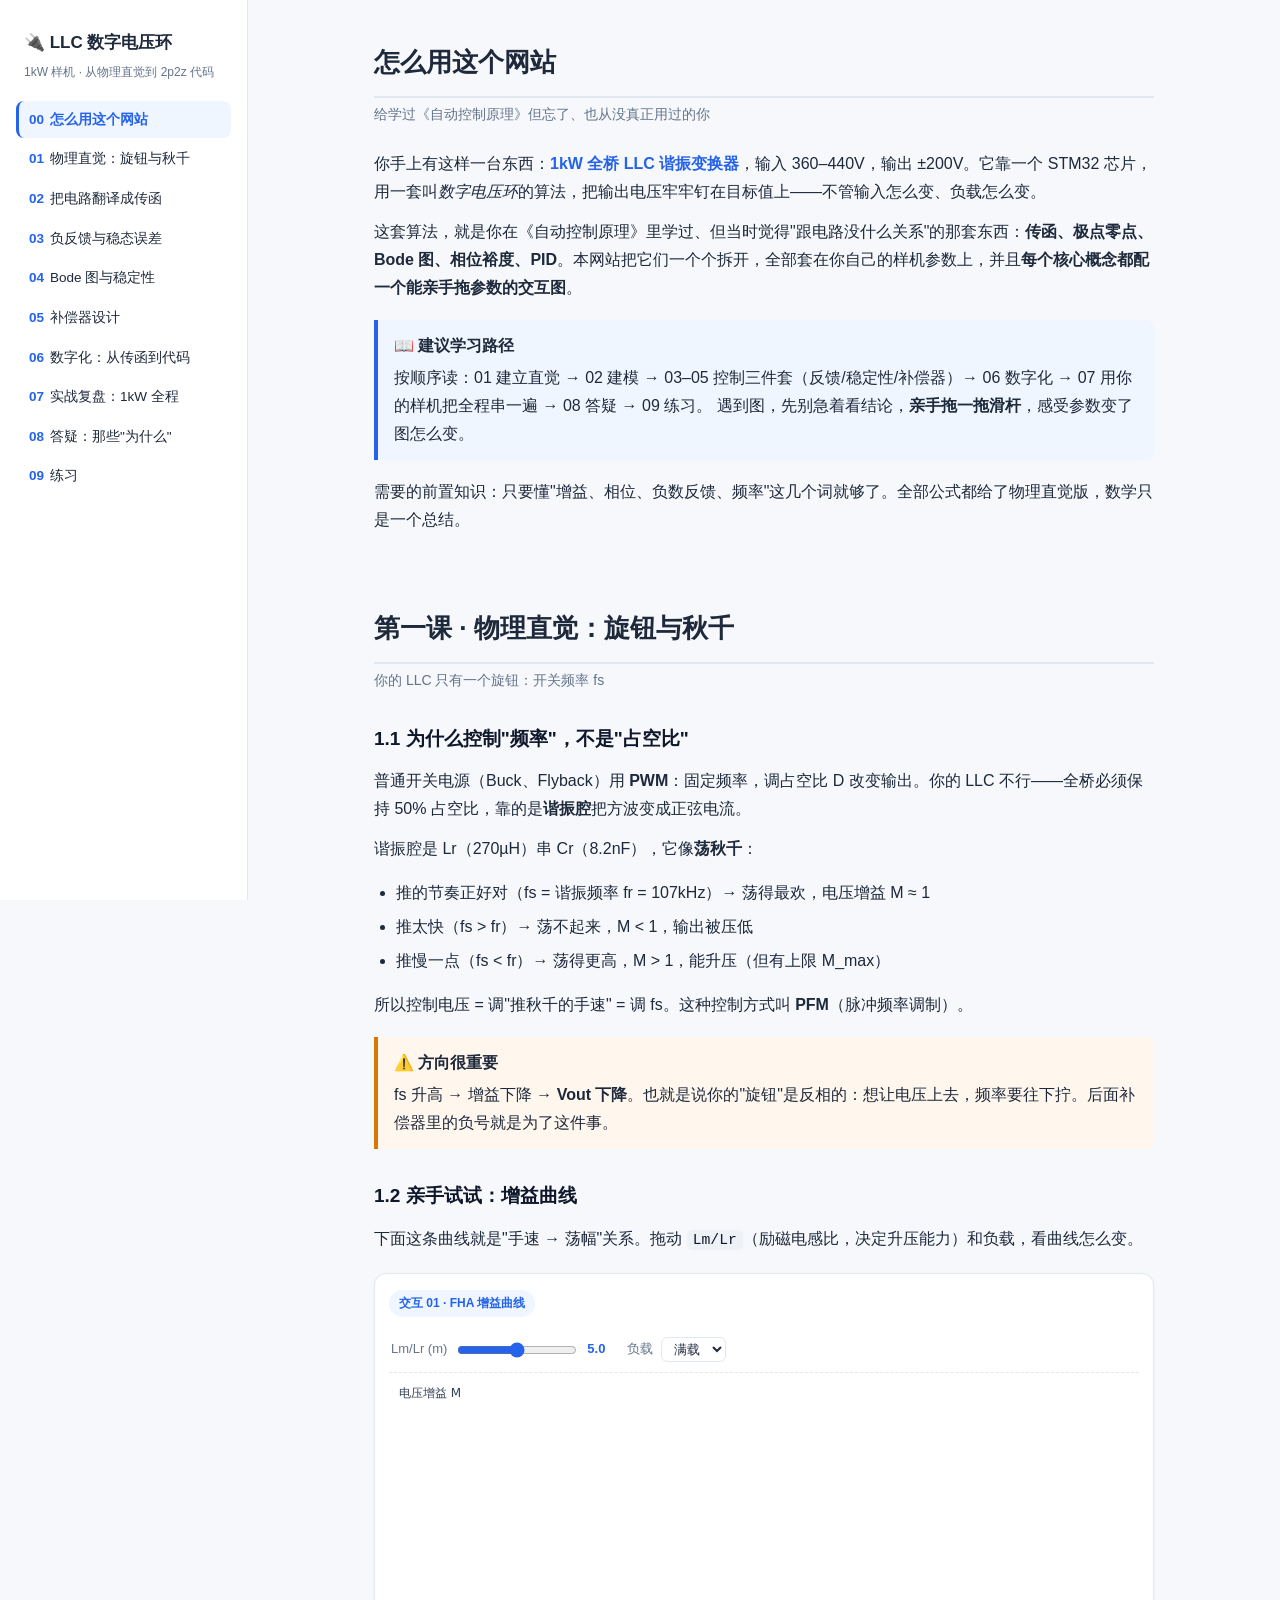
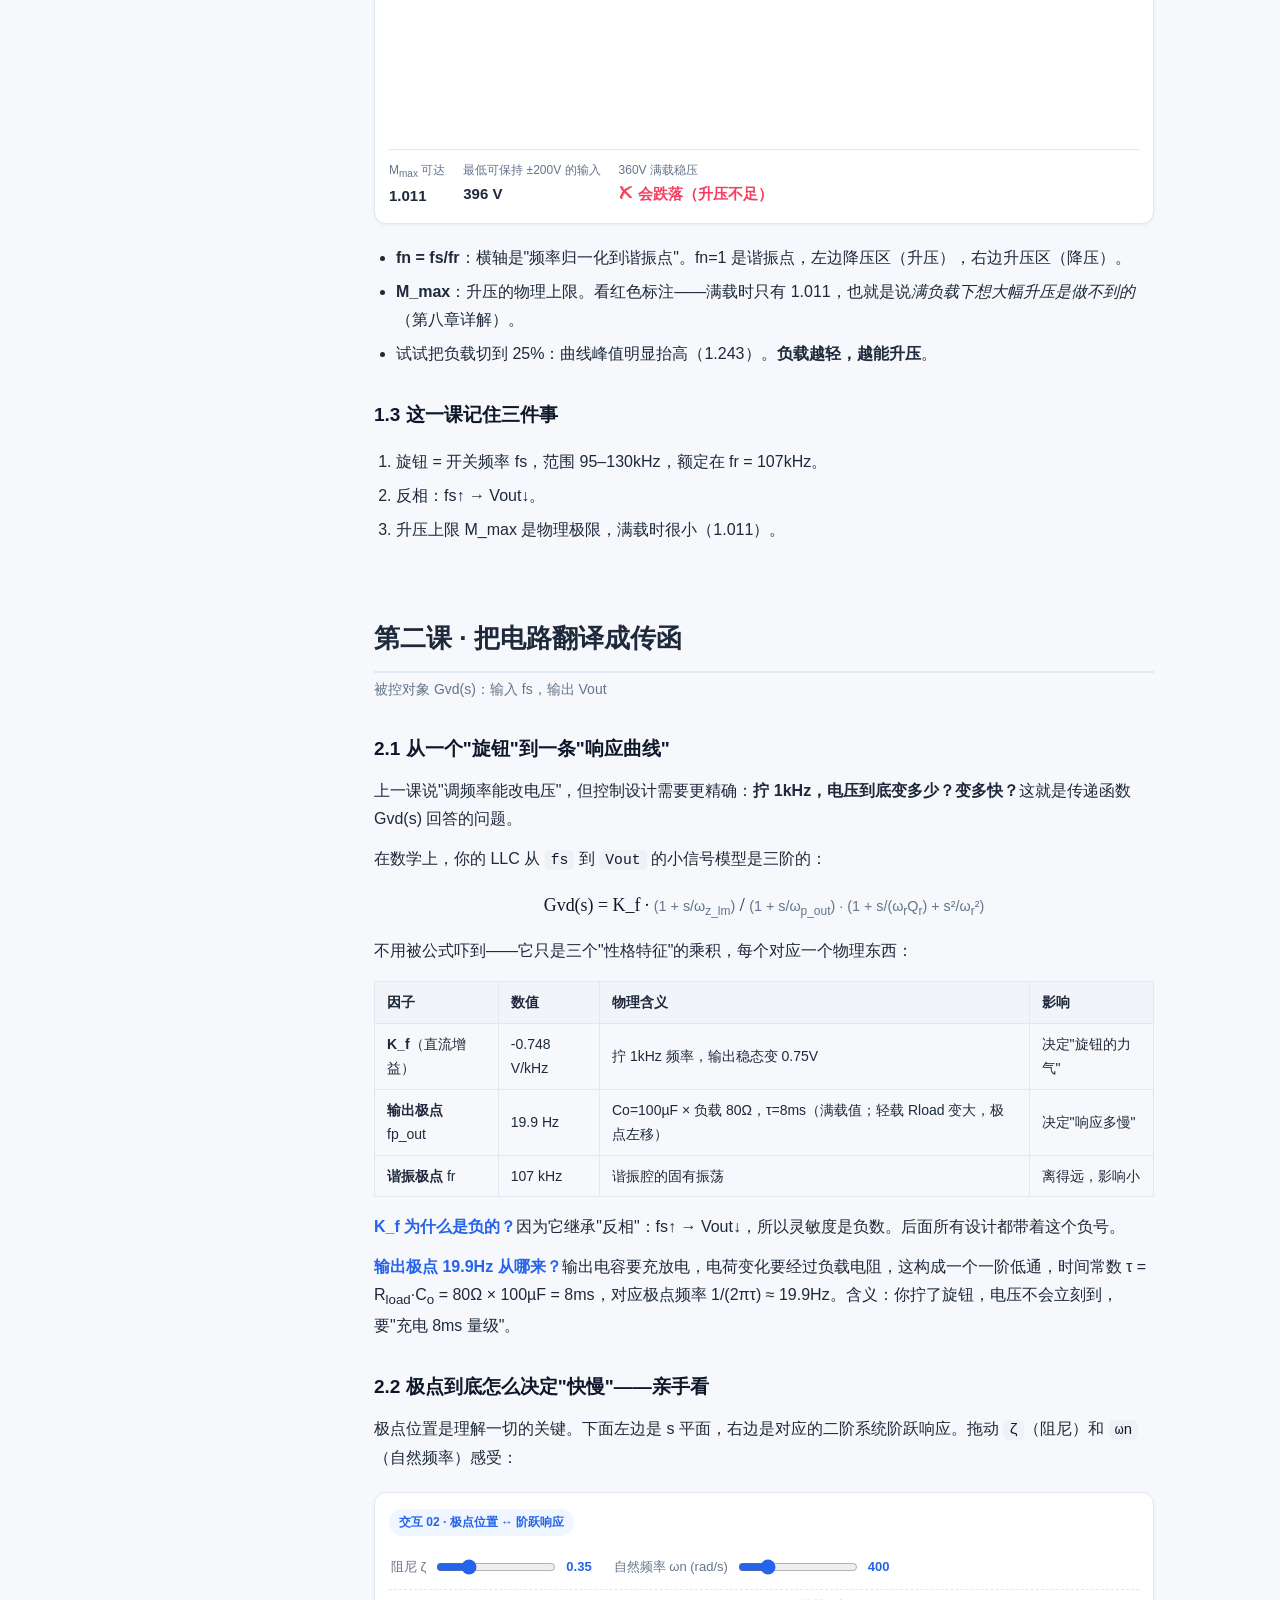
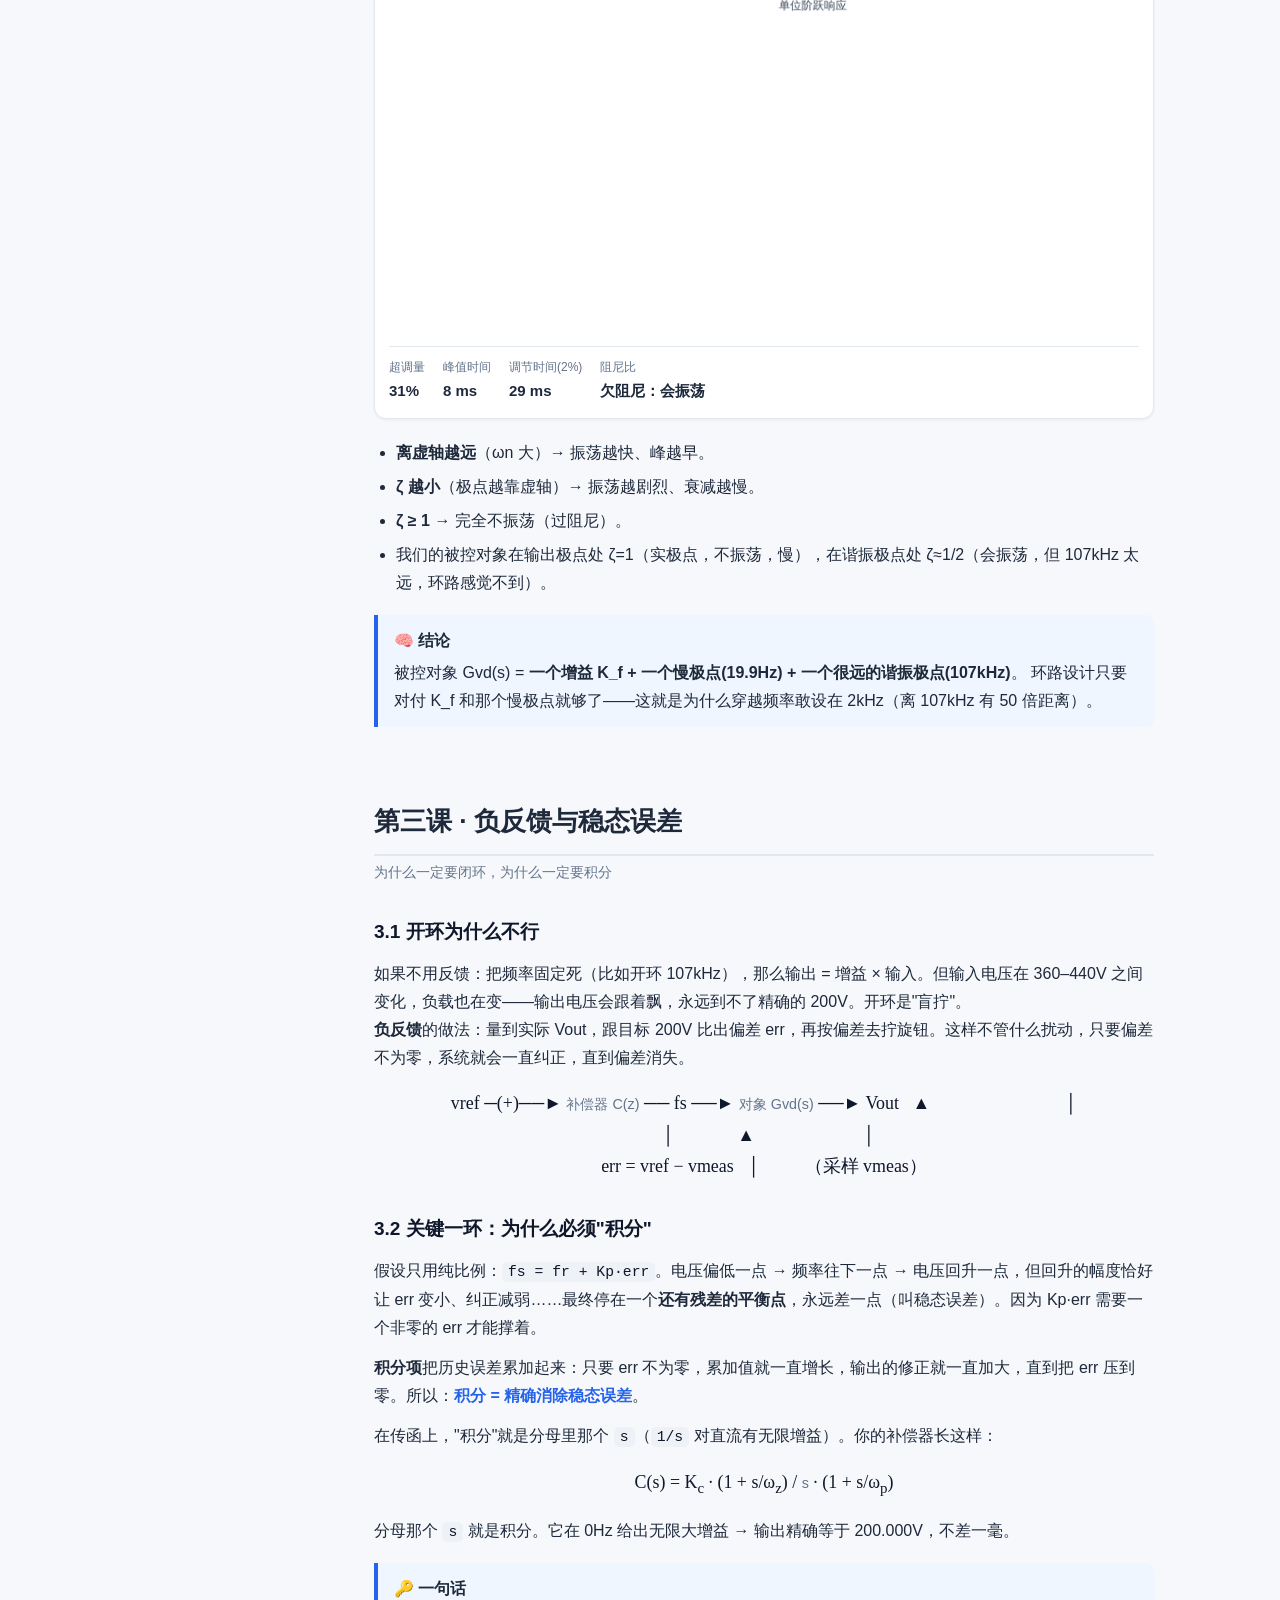
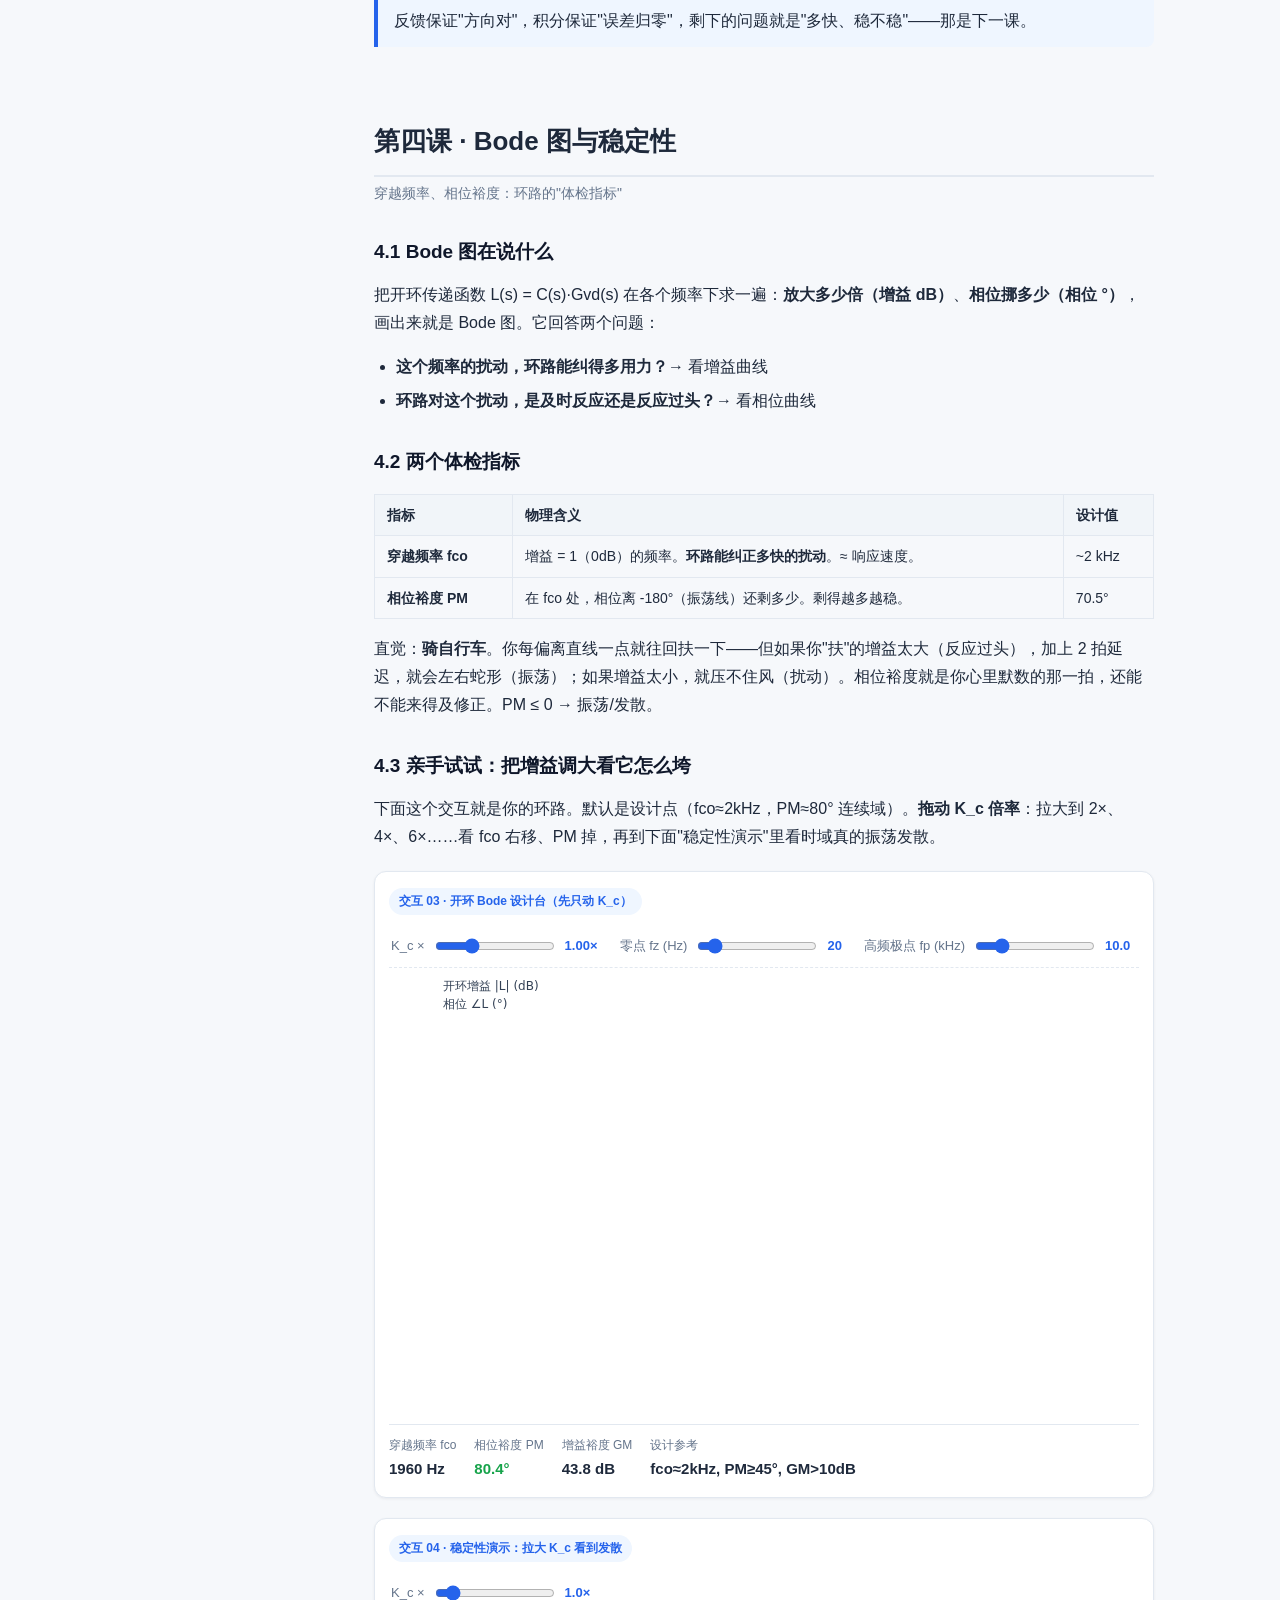
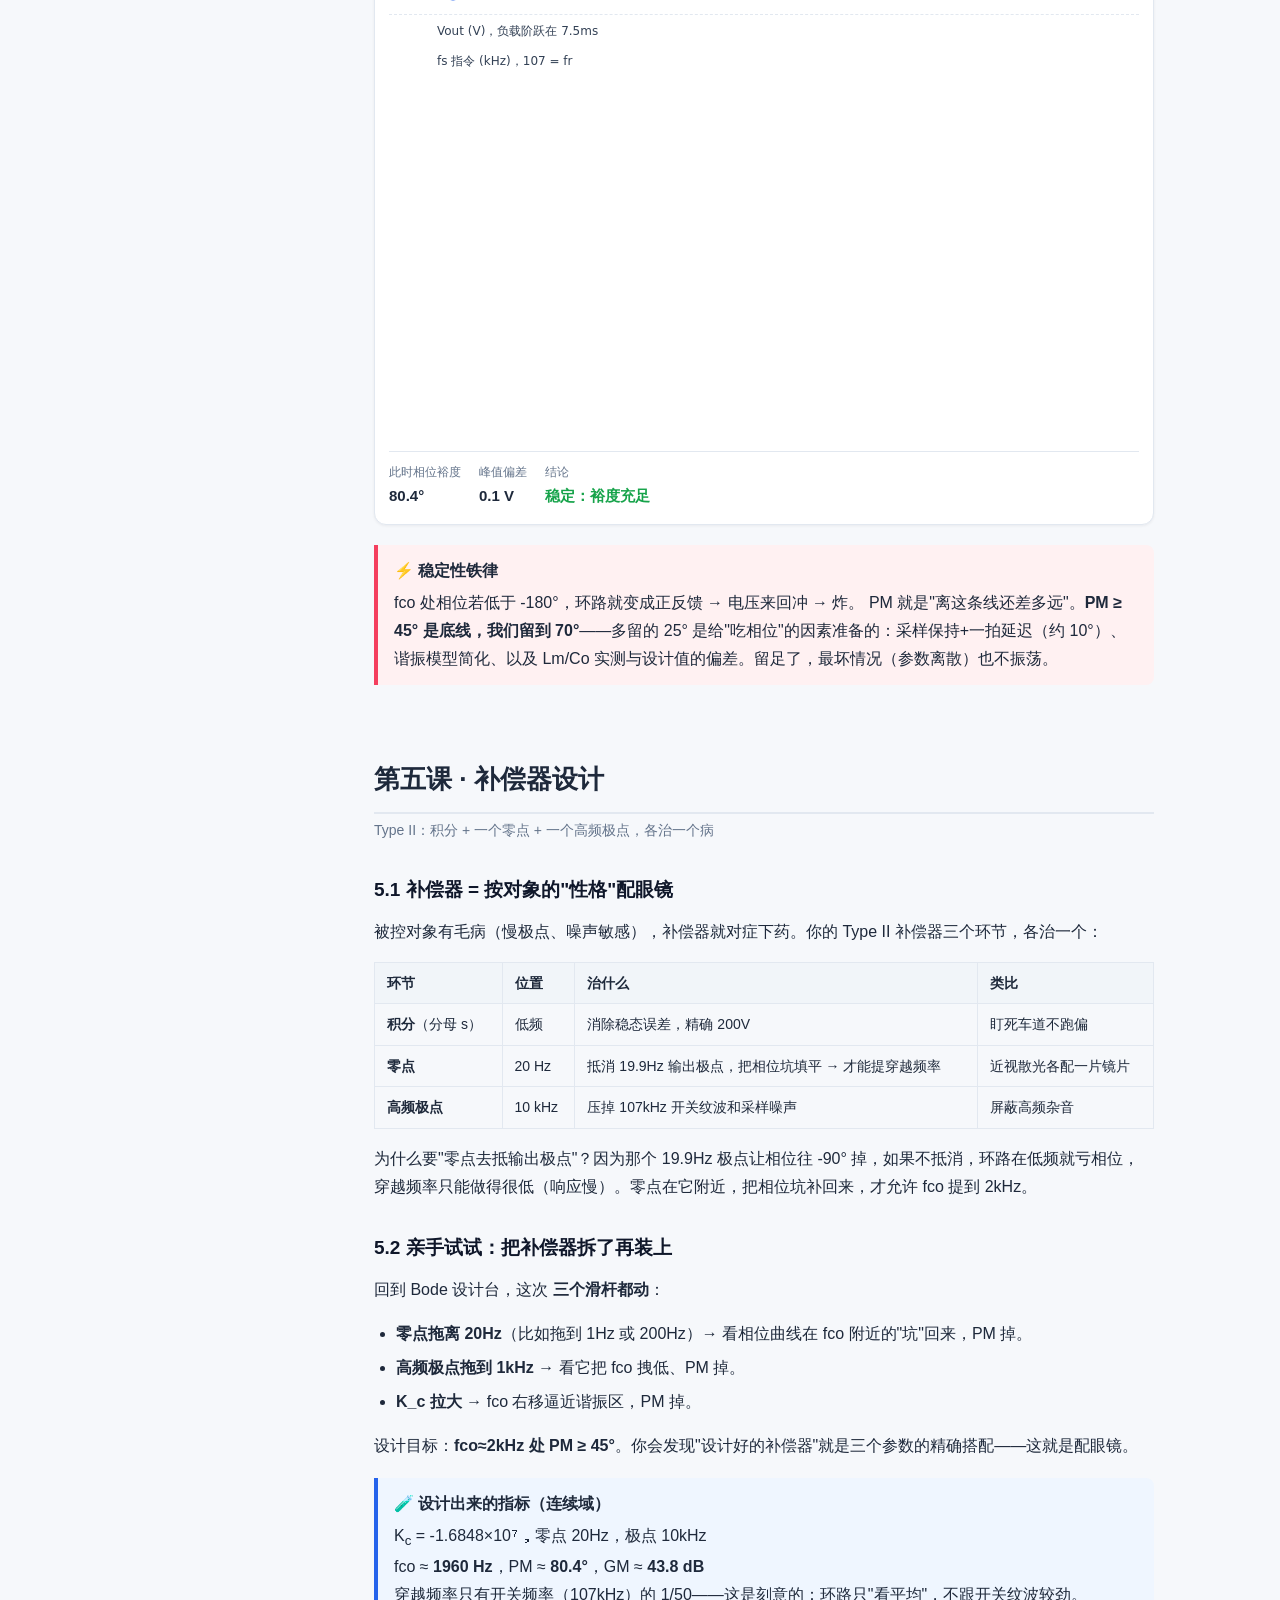
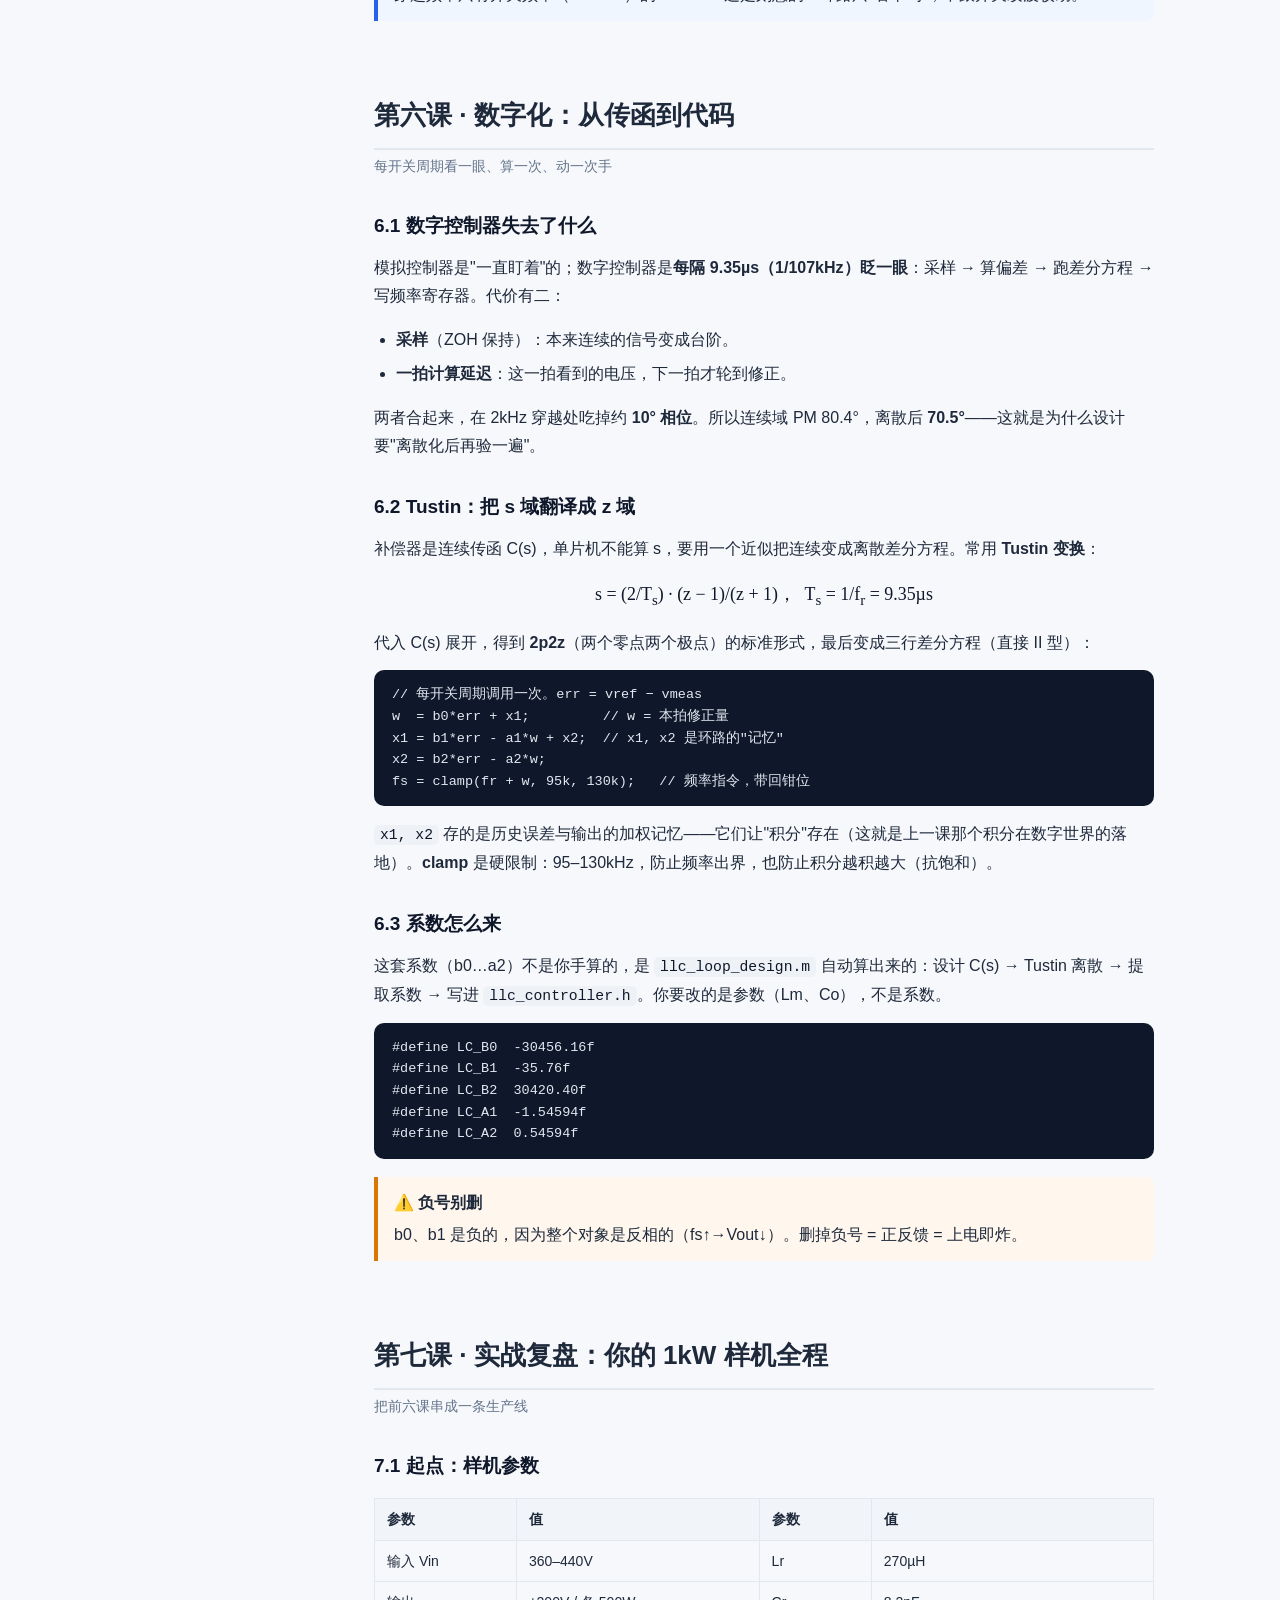
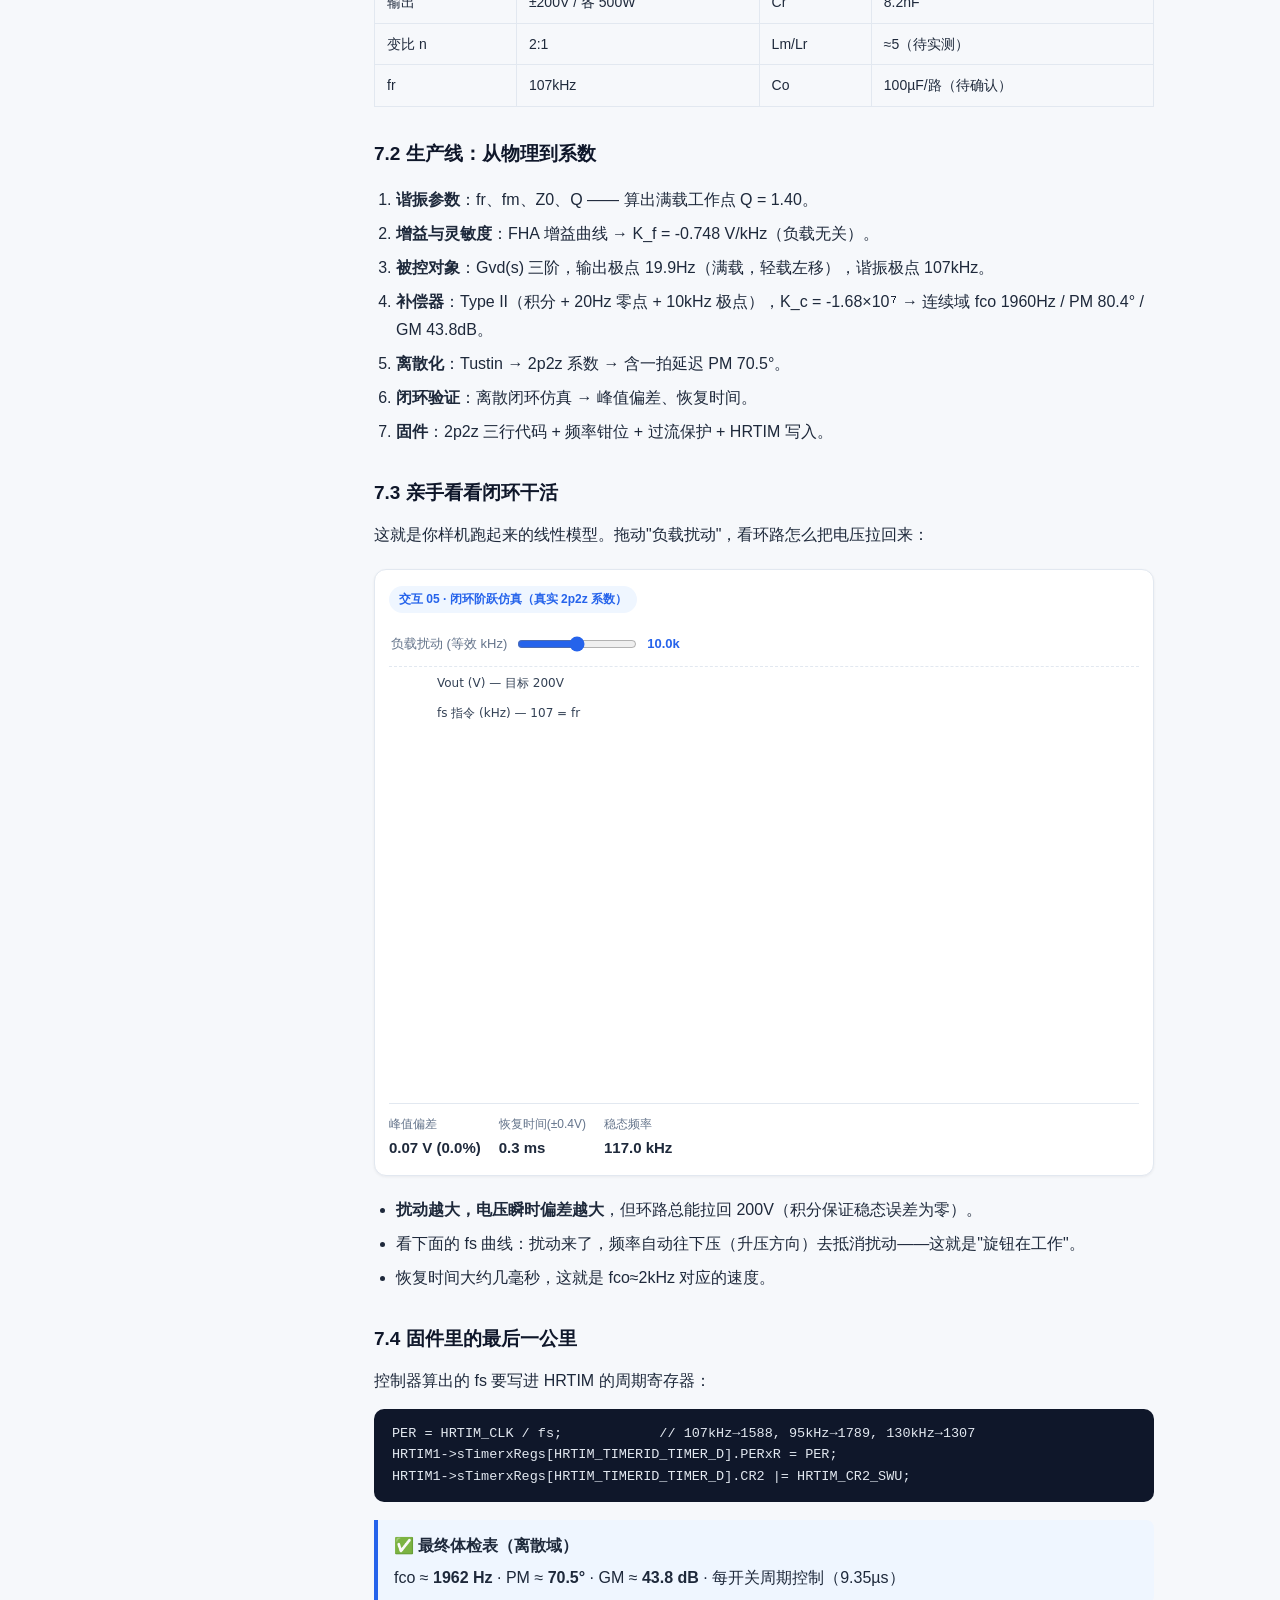
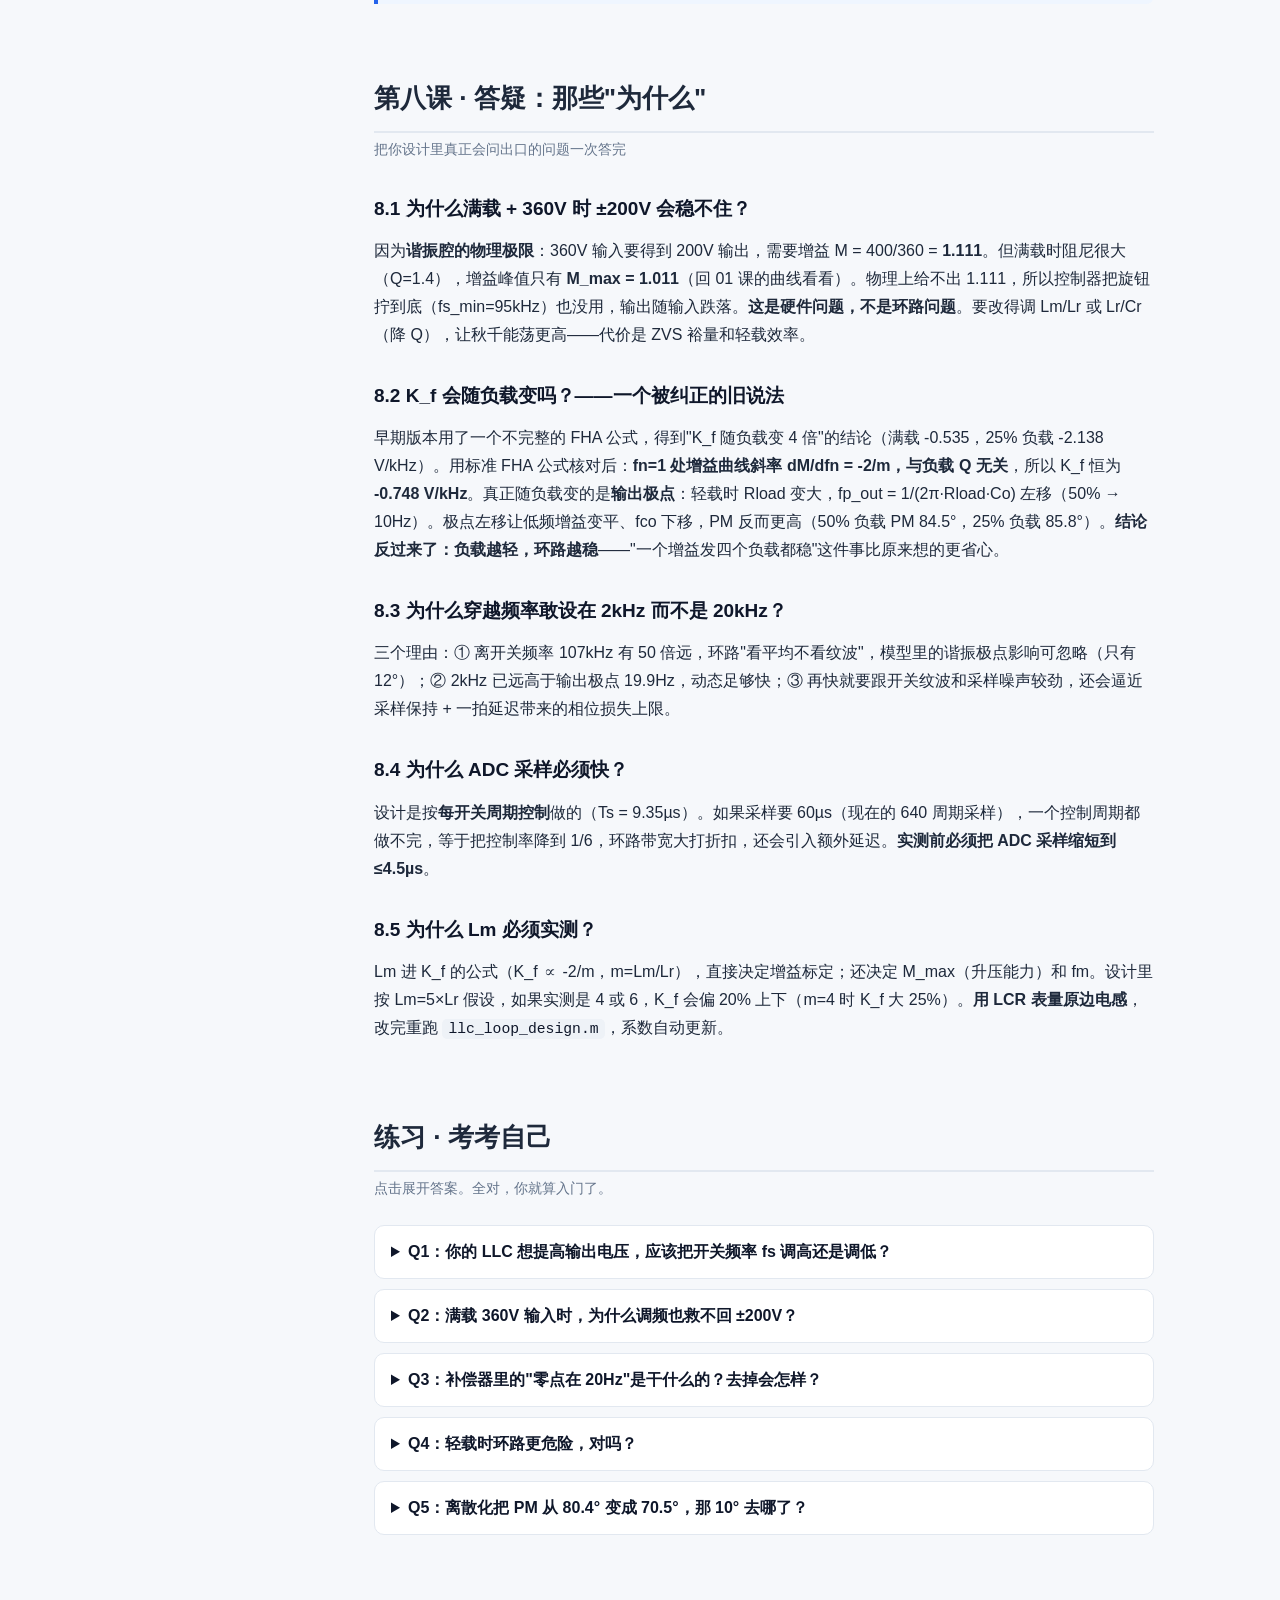
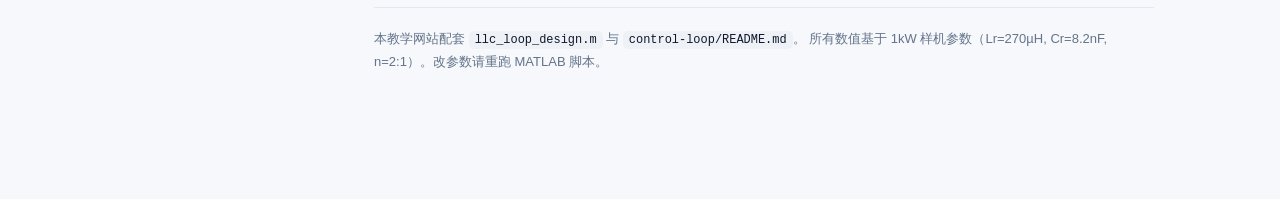
==== llc-resonant-converter/1kw-prototype/control-loop/tutorial/index.html @ 408d49fc "control-loop: 新增学习网站 + 修正 FHA 公式与 K_f（全链） 学习网站 tutorial/（零依赖，双击 index.html 即可开）： - 9 章中文教程 + 5 个 Can" ====
<!DOCTYPE html>
<html lang="zh-CN">
<head>
<meta charset="UTF-8">
<meta name="viewport" content="width=device-width, initial-scale=1.0">
<title>从零吃透 LLC 数字电压环 · 1kW 样机互动教学</title>
<meta name="description" content="用 1kW 全桥 LLC 样机的真实参数，从物理直觉到 Bode 图再到 2p2z 代码，把数字电压环学透。全部图表可交互。">
<link rel="stylesheet" href="css/style.css">
</head>
<body>
<div class="topbar">🔌 LLC 数字电压环 · 互动教学</div>
<div class="layout">
  <aside class="sidebar">
    <div class="brand">🔌 LLC 数字电压环</div>
    <div class="sub">1kW 样机 · 从物理直觉到 2p2z 代码</div>
    <nav>
      <a href="#intro" class="active"><span class="num">00</span>怎么用这个网站</a>
      <a href="#ch1"><span class="num">01</span>物理直觉：旋钮与秋千</a>
      <a href="#ch2"><span class="num">02</span>把电路翻译成传函</a>
      <a href="#ch3"><span class="num">03</span>负反馈与稳态误差</a>
      <a href="#ch4"><span class="num">04</span>Bode 图与稳定性</a>
      <a href="#ch5"><span class="num">05</span>补偿器设计</a>
      <a href="#ch6"><span class="num">06</span>数字化：从传函到代码</a>
      <a href="#ch7"><span class="num">07</span>实战复盘：1kW 全程</a>
      <a href="#ch8"><span class="num">08</span>答疑：那些"为什么"</a>
      <a href="#quiz"><span class="num">09</span>练习</a>
    </nav>
  </aside>

  <main>
  <article class="article">

    <!-- ================= 00 序言 ================= -->
    <section id="intro">
      <h2>怎么用这个网站</h2>
      <p class="ch-sub">给学过《自动控制原理》但忘了、也从没真正用过的你</p>
      <p>你手上有这样一台东西：<strong class="hl">1kW 全桥 LLC 谐振变换器</strong>，输入 360–440V，输出 ±200V。它靠一个 STM32 芯片，用一套叫<em>数字电压环</em>的算法，把输出电压牢牢钉在目标值上——不管输入怎么变、负载怎么变。</p>
      <p>这套算法，就是你在《自动控制原理》里学过、但当时觉得"跟电路没什么关系"的那套东西：<strong>传函、极点零点、Bode 图、相位裕度、PID</strong>。本网站把它们一个个拆开，全部套在你自己的样机参数上，并且<strong>每个核心概念都配一个能亲手拖参数的交互图</strong>。</p>
      <div class="callout">
        <span class="t">📖 建议学习路径</span>
        按顺序读：01 建立直觉 → 02 建模 → 03–05 控制三件套（反馈/稳定性/补偿器）→ 06 数字化 → 07 用你的样机把全程串一遍 → 08 答疑 → 09 练习。
        遇到图，先别急着看结论，<strong>亲手拖一拖滑杆</strong>，感受参数变了图怎么变。
      </div>
      <p>需要的前置知识：只要懂"增益、相位、负数反馈、频率"这几个词就够了。全部公式都给了物理直觉版，数学只是一个总结。</p>
    </section>

    <!-- ================= 01 物理直觉 ================= -->
    <section id="ch1">
      <h2>第一课 · 物理直觉：旋钮与秋千</h2>
      <p class="ch-sub">你的 LLC 只有一个旋钮：开关频率 fs</p>

      <h3>1.1 为什么控制"频率"，不是"占空比"</h3>
      <p>普通开关电源（Buck、Flyback）用 <strong>PWM</strong>：固定频率，调占空比 D 改变输出。你的 LLC 不行——全桥必须保持 50% 占空比，靠的是<strong>谐振腔</strong>把方波变成正弦电流。</p>
      <p>谐振腔是 Lr（270µH）串 Cr（8.2nF），它像<strong>荡秋千</strong>：</p>
      <ul>
        <li>推的节奏正好对（fs = 谐振频率 fr = 107kHz）→ 荡得最欢，电压增益 M ≈ 1</li>
        <li>推太快（fs &gt; fr）→ 荡不起来，M &lt; 1，输出被压低</li>
        <li>推慢一点（fs &lt; fr）→ 荡得更高，M &gt; 1，能升压（但有上限 M_max）</li>
      </ul>
      <p>所以控制电压 = 调"推秋千的手速" = 调 fs。这种控制方式叫 <strong>PFM</strong>（脉冲频率调制）。</p>

      <div class="callout warn">
        <span class="t">⚠️ 方向很重要</span>
        fs 升高 → 增益下降 → <strong>Vout 下降</strong>。也就是说你的"旋钮"是反相的：想让电压上去，频率要往下拧。后面补偿器里的负号就是为了这件事。
      </div>

      <h3>1.2 亲手试试：增益曲线</h3>
      <p>下面这条曲线就是"手速 → 荡幅"关系。拖动 <code class="inline">Lm/Lr</code>（励磁电感比，决定升压能力）和负载，看曲线怎么变。</p>

      <div class="interactive" data-int="gain-curve">
        <span class="int-tag">交互 01 · FHA 增益曲线</span>
      </div>

      <ul>
        <li><strong>fn = fs/fr</strong>：横轴是"频率归一化到谐振点"。fn=1 是谐振点，左边降压区（升压），右边升压区（降压）。</li>
        <li><strong>M_max</strong>：升压的物理上限。看红色标注——满载时只有 1.011，也就是说<em>满负载下想大幅升压是做不到的</em>（第八章详解）。</li>
        <li>试试把负载切到 25%：曲线峰值明显抬高（1.243）。<strong>负载越轻，越能升压</strong>。</li>
      </ul>

      <h3>1.3 这一课记住三件事</h3>
      <ol>
        <li>旋钮 = 开关频率 fs，范围 95–130kHz，额定在 fr = 107kHz。</li>
        <li>反相：fs↑ → Vout↓。</li>
        <li>升压上限 M_max 是物理极限，满载时很小（1.011）。</li>
      </ol>
    </section>

    <!-- ================= 02 建模 ================= -->
    <section id="ch2">
      <h2>第二课 · 把电路翻译成传函</h2>
      <p class="ch-sub">被控对象 Gvd(s)：输入 fs，输出 Vout</p>

      <h3>2.1 从一个"旋钮"到一条"响应曲线"</h3>
      <p>上一课说"调频率能改电压"，但控制设计需要更精确：<strong>拧 1kHz，电压到底变多少？变多快？</strong>这就是传递函数 Gvd(s) 回答的问题。</p>
      <p>在数学上，你的 LLC 从 <code class="inline">fs</code> 到 <code class="inline">Vout</code> 的小信号模型是三阶的：</p>
      <div class="formula">
        Gvd(s) = K_f · <span class="lbl">(1 + s/ω<sub>z_lm</sub>)</span> / <span class="lbl">(1 + s/ω<sub>p_out</sub>) · (1 + s/(ω<sub>r</sub>Q<sub>r</sub>) + s²/ω<sub>r</sub>²)</span>
      </div>
      <p>不用被公式吓到——它只是三个"性格特征"的乘积，每个对应一个物理东西：</p>

      <table>
        <tr><th>因子</th><th>数值</th><th>物理含义</th><th>影响</th></tr>
        <tr><td><b>K_f</b>（直流增益）</td><td class="num">-0.748 V/kHz</td><td>拧 1kHz 频率，输出稳态变 0.75V</td><td>决定"旋钮的力气"</td></tr>
        <tr><td><b>输出极点</b> fp_out</td><td class="num">19.9 Hz</td><td>Co=100µF × 负载 80Ω，τ=8ms（满载值；轻载 Rload 变大，极点左移）</td><td>决定"响应多慢"</td></tr>
        <tr><td><b>谐振极点</b> fr</td><td class="num">107 kHz</td><td>谐振腔的固有振荡</td><td>离得远，影响小</td></tr>
      </table>

      <p><strong class="hl">K_f 为什么是负的？</strong>因为它继承"反相"：fs↑ → Vout↓，所以灵敏度是负数。后面所有设计都带着这个负号。</p>
      <p><strong class="hl">输出极点 19.9Hz 从哪来？</strong>输出电容要充放电，电荷变化要经过负载电阻，这构成一个一阶低通，时间常数 τ = R<sub>load</sub>·C<sub>o</sub> = 80Ω × 100µF = 8ms，对应极点频率 1/(2πτ) ≈ 19.9Hz。含义：你拧了旋钮，电压不会立刻到，要"充电 8ms 量级"。</p>

      <h3>2.2 极点到底怎么决定"快慢"——亲手看</h3>
      <p>极点位置是理解一切的关键。下面左边是 s 平面，右边是对应的二阶系统阶跃响应。拖动 <code class="inline">ζ</code>（阻尼）和 <code class="inline">ωn</code>（自然频率）感受：</p>

      <div class="interactive" data-int="poles">
        <span class="int-tag">交互 02 · 极点位置 ↔ 阶跃响应</span>
      </div>

      <ul>
        <li><strong>离虚轴越远</strong>（ωn 大）→ 振荡越快、峰越早。</li>
        <li><strong>ζ 越小</strong>（极点越靠虚轴）→ 振荡越剧烈、衰减越慢。</li>
        <li><strong>ζ ≥ 1</strong> → 完全不振荡（过阻尼）。</li>
        <li>我们的被控对象在输出极点处 ζ=1（实极点，不振荡，慢），在谐振极点处 ζ≈1/2（会振荡，但 107kHz 太远，环路感觉不到）。</li>
      </ul>

      <div class="callout">
        <span class="t">🧠 结论</span>
        被控对象 Gvd(s) = <strong>一个增益 K_f + 一个慢极点(19.9Hz) + 一个很远的谐振极点(107kHz)</strong>。
        环路设计只要对付 K_f 和那个慢极点就够了——这就是为什么穿越频率敢设在 2kHz（离 107kHz 有 50 倍距离）。
      </div>
    </section>

    <!-- ================= 03 负反馈 ================= -->
    <section id="ch3">
      <h2>第三课 · 负反馈与稳态误差</h2>
      <p class="ch-sub">为什么一定要闭环，为什么一定要积分</p>

      <h3>3.1 开环为什么不行</h3>
      <p>如果不用反馈：把频率固定死（比如开环 107kHz），那么输出 = 增益 × 输入。但输入电压在 360–440V 之间变化，负载也在变——输出电压会跟着飘，永远到不了精确的 200V。开环是"盲拧"。<br>
      <strong>负反馈</strong>的做法：量到实际 Vout，跟目标 200V 比出偏差 err，再按偏差去拧旋钮。这样不管什么扰动，只要偏差不为零，系统就会一直纠正，直到偏差消失。</p>

      <div class="formula">
        vref ─(+)──► <span class="lbl">补偿器 C(z)</span> ── fs ──► <span class="lbl">对象 Gvd(s)</span> ──► Vout
          &nbsp;&nbsp;▲&nbsp;&nbsp;&nbsp;&nbsp;&nbsp;&nbsp;&nbsp;&nbsp;&nbsp;&nbsp;&nbsp;&nbsp;&nbsp;&nbsp;&nbsp;&nbsp;&nbsp;&nbsp;&nbsp;&nbsp;&nbsp;&nbsp;&nbsp;&nbsp;&nbsp;&nbsp;&nbsp;&nbsp;&nbsp;&nbsp;│<br>
          &nbsp;&nbsp;│&nbsp;&nbsp;&nbsp;&nbsp;&nbsp;&nbsp;&nbsp;&nbsp;&nbsp;&nbsp;&nbsp;&nbsp;&nbsp;&nbsp;▲&nbsp;&nbsp;&nbsp;&nbsp;&nbsp;&nbsp;&nbsp;&nbsp;&nbsp;&nbsp;&nbsp;&nbsp;&nbsp;&nbsp;&nbsp;&nbsp;&nbsp;&nbsp;&nbsp;&nbsp;&nbsp;&nbsp;&nbsp;&nbsp;│<br>
        err = vref − vmeas &nbsp;&nbsp;│&nbsp;&nbsp;&nbsp;&nbsp;&nbsp;&nbsp;&nbsp;&nbsp;&nbsp;&nbsp;（采样 vmeas）
      </div>

      <h3>3.2 关键一环：为什么必须"积分"</h3>
      <p>假设只用纯比例：<code class="inline">fs = fr + Kp·err</code>。电压偏低一点 → 频率往下一点 → 电压回升一点，但回升的幅度恰好让 err 变小、纠正减弱……最终停在一个<strong>还有残差的平衡点</strong>，永远差一点（叫稳态误差）。因为 Kp·err 需要一个非零的 err 才能撑着。</p>
      <p><strong>积分项</strong>把历史误差累加起来：只要 err 不为零，累加值就一直增长，输出的修正就一直加大，直到把 err 压到零。所以：<strong class="hl">积分 = 精确消除稳态误差</strong>。</p>
      <p>在传函上，"积分"就是分母里那个 <code class="inline">s</code>（<code class="inline">1/s</code> 对直流有无限增益）。你的补偿器长这样：</p>
      <div class="formula">
        C(s) = K<sub>c</sub> · (1 + s/ω<sub>z</sub>) / <span class="lbl">s</span> · (1 + s/ω<sub>p</sub>)
      </div>
      <p>分母那个 <code class="inline">s</code> 就是积分。它在 0Hz 给出无限大增益 → 输出精确等于 200.000V，不差一毫。</p>

      <div class="callout">
        <span class="t">🔑 一句话</span>
        反馈保证"方向对"，积分保证"误差归零"，剩下的问题就是"多快、稳不稳"——那是下一课。
      </div>
    </section>

    <!-- ================= 04 Bode 与稳定性 ================= -->
    <section id="ch4">
      <h2>第四课 · Bode 图与稳定性</h2>
      <p class="ch-sub">穿越频率、相位裕度：环路的"体检指标"</p>

      <h3>4.1 Bode 图在说什么</h3>
      <p>把开环传递函数 L(s) = C(s)·Gvd(s) 在各个频率下求一遍：<strong>放大多少倍（增益 dB）</strong>、<strong>相位挪多少（相位 °）</strong>，画出来就是 Bode 图。它回答两个问题：</p>
      <ul>
        <li><strong>这个频率的扰动，环路能纠得多用力？</strong>→ 看增益曲线</li>
        <li><strong>环路对这个扰动，是及时反应还是反应过头？</strong>→ 看相位曲线</li>
      </ul>

      <h3>4.2 两个体检指标</h3>
      <table>
        <tr><th>指标</th><th>物理含义</th><th>设计值</th></tr>
        <tr><td><b>穿越频率 fco</b></td><td>增益 = 1（0dB）的频率。<strong>环路能纠正多快的扰动</strong>。≈ 响应速度。</td><td class="num">~2 kHz</td></tr>
        <tr><td><b>相位裕度 PM</b></td><td>在 fco 处，相位离 -180°（振荡线）还剩多少。剩得越多越稳。</td><td class="num">70.5°</td></tr>
      </table>
      <p>直觉：<strong>骑自行车</strong>。你每偏离直线一点就往回扶一下——但如果你"扶"的增益太大（反应过头），加上 2 拍延迟，就会左右蛇形（振荡）；如果增益太小，就压不住风（扰动）。相位裕度就是你心里默数的那一拍，还能不能来得及修正。PM ≤ 0 → 振荡/发散。</p>

      <h3>4.3 亲手试试：把增益调大看它怎么垮</h3>
      <p>下面这个交互就是你的环路。默认是设计点（fco≈2kHz，PM≈80° 连续域）。<strong>拖动 K_c 倍率</strong>：拉大到 2×、4×、6×……看 fco 右移、PM 掉，再到下面"稳定性演示"里看时域真的振荡发散。</p>

      <div class="interactive" data-int="bode">
        <span class="int-tag">交互 03 · 开环 Bode 设计台（先只动 K_c）</span>
      </div>

      <div class="interactive" data-int="stability">
        <span class="int-tag">交互 04 · 稳定性演示：拉大 K_c 看到发散</span>
      </div>

      <div class="callout danger">
        <span class="t">⚡ 稳定性铁律</span>
        fco 处相位若低于 -180°，环路就变成正反馈 → 电压来回冲 → 炸。
        PM 就是"离这条线还差多远"。<strong>PM ≥ 45° 是底线，我们留到 70°</strong>——多留的 25° 是给"吃相位"的因素准备的：采样保持+一拍延迟（约 10°）、谐振模型简化、以及 Lm/Co 实测与设计值的偏差。留足了，最坏情况（参数离散）也不振荡。
      </div>
    </section>

    <!-- ================= 05 补偿器设计 ================= -->
    <section id="ch5">
      <h2>第五课 · 补偿器设计</h2>
      <p class="ch-sub">Type II：积分 + 一个零点 + 一个高频极点，各治一个病</p>

      <h3>5.1 补偿器 = 按对象的"性格"配眼镜</h3>
      <p>被控对象有毛病（慢极点、噪声敏感），补偿器就对症下药。你的 Type II 补偿器三个环节，各治一个：</p>
      <table>
        <tr><th>环节</th><th>位置</th><th>治什么</th><th>类比</th></tr>
        <tr><td><b>积分</b>（分母 s）</td><td>低频</td><td>消除稳态误差，精确 200V</td><td>盯死车道不跑偏</td></tr>
        <tr><td><b>零点</b></td><td>20 Hz</td><td>抵消 19.9Hz 输出极点，把相位坑填平 → 才能提穿越频率</td><td>近视散光各配一片镜片</td></tr>
        <tr><td><b>高频极点</b></td><td>10 kHz</td><td>压掉 107kHz 开关纹波和采样噪声</td><td>屏蔽高频杂音</td></tr>
      </table>
      <p>为什么要"零点去抵输出极点"？因为那个 19.9Hz 极点让相位往 -90° 掉，如果不抵消，环路在低频就亏相位，穿越频率只能做得很低（响应慢）。零点在它附近，把相位坑补回来，才允许 fco 提到 2kHz。</p>

      <h3>5.2 亲手试试：把补偿器拆了再装上</h3>
      <p>回到 Bode 设计台，这次 <strong>三个滑杆都动</strong>：</p>
      <ul>
        <li><strong>零点拖离 20Hz</strong>（比如拖到 1Hz 或 200Hz）→ 看相位曲线在 fco 附近的"坑"回来，PM 掉。</li>
        <li><strong>高频极点拖到 1kHz</strong> → 看它把 fco 拽低、PM 掉。</li>
        <li><strong>K_c 拉大</strong> → fco 右移逼近谐振区，PM 掉。</li>
      </ul>
      <p>设计目标：<strong>fco≈2kHz 处 PM ≥ 45°</strong>。你会发现"设计好的补偿器"就是三个参数的精确搭配——这就是配眼镜。</p>

      <div class="callout">
        <span class="t">🧪 设计出来的指标（连续域）</span>
        K<sub>c</sub> = -1.6848×10⁷，零点 20Hz，极点 10kHz<br>
        fco ≈ <strong>1960 Hz</strong>，PM ≈ <strong>80.4°</strong>，GM ≈ <strong>43.8 dB</strong><br>
        穿越频率只有开关频率（107kHz）的 1/50——这是刻意的：环路只"看平均"，不跟开关纹波较劲。
      </div>
    </section>

    <!-- ================= 06 数字化 ================= -->
    <section id="ch6">
      <h2>第六课 · 数字化：从传函到代码</h2>
      <p class="ch-sub">每开关周期看一眼、算一次、动一次手</p>

      <h3>6.1 数字控制器失去了什么</h3>
      <p>模拟控制器是"一直盯着"的；数字控制器是<strong>每隔 9.35µs（1/107kHz）眨一眼</strong>：采样 → 算偏差 → 跑差分方程 → 写频率寄存器。代价有二：</p>
      <ul>
        <li><strong>采样</strong>（ZOH 保持）：本来连续的信号变成台阶。</li>
        <li><strong>一拍计算延迟</strong>：这一拍看到的电压，下一拍才轮到修正。</li>
      </ul>
      <p>两者合起来，在 2kHz 穿越处吃掉约 <strong>10° 相位</strong>。所以连续域 PM 80.4°，离散后 <strong>70.5°</strong>——这就是为什么设计要"离散化后再验一遍"。</p>

      <h3>6.2 Tustin：把 s 域翻译成 z 域</h3>
      <p>补偿器是连续传函 C(s)，单片机不能算 s，要用一个近似把连续变成离散差分方程。常用 <strong>Tustin 变换</strong>：</p>
      <div class="formula">
        s = (2/T<sub>s</sub>) · (z − 1)/(z + 1)，&nbsp;&nbsp;T<sub>s</sub> = 1/f<sub>r</sub> = 9.35µs
      </div>
      <p>代入 C(s) 展开，得到 <strong>2p2z</strong>（两个零点两个极点）的标准形式，最后变成三行差分方程（直接 II 型）：</p>
<pre><code>// 每开关周期调用一次。err = vref − vmeas
w  = b0*err + x1;         // w = 本拍修正量
x1 = b1*err - a1*w + x2;  // x1, x2 是环路的"记忆"
x2 = b2*err - a2*w;
fs = clamp(fr + w, 95k, 130k);   // 频率指令，带回钳位
</code></pre>
      <p><code class="inline">x1, x2</code> 存的是历史误差与输出的加权记忆——它们让"积分"存在（这就是上一课那个积分在数字世界的落地）。<strong>clamp</strong> 是硬限制：95–130kHz，防止频率出界，也防止积分越积越大（抗饱和）。</p>

      <h3>6.3 系数怎么来</h3>
      <p>这套系数（b0…a2）不是你手算的，是 <code class="inline">llc_loop_design.m</code> 自动算出来的：设计 C(s) → Tustin 离散 → 提取系数 → 写进 <code class="inline">llc_controller.h</code>。你要改的是参数（Lm、Co），不是系数。</p>
      <pre><code>#define LC_B0  -30456.16f
#define LC_B1  -35.76f
#define LC_B2  30420.40f
#define LC_A1  -1.54594f
#define LC_A2  0.54594f</code></pre>
      <div class="callout warn">
        <span class="t">⚠️ 负号别删</span>
        b0、b1 是负的，因为整个对象是反相的（fs↑→Vout↓）。删掉负号 = 正反馈 = 上电即炸。
      </div>
    </section>

    <!-- ================= 07 实战复盘 ================= -->
    <section id="ch7">
      <h2>第七课 · 实战复盘：你的 1kW 样机全程</h2>
      <p class="ch-sub">把前六课串成一条生产线</p>

      <h3>7.1 起点：样机参数</h3>
      <table>
        <tr><th>参数</th><th>值</th><th>参数</th><th>值</th></tr>
        <tr><td>输入 Vin</td><td class="num">360–440V</td><td>Lr</td><td class="num">270µH</td></tr>
        <tr><td>输出</td><td class="num">±200V / 各 500W</td><td>Cr</td><td class="num">8.2nF</td></tr>
        <tr><td>变比 n</td><td class="num">2:1</td><td>Lm/Lr</td><td class="num">≈5（待实测）</td></tr>
        <tr><td>fr</td><td class="num">107kHz</td><td>Co</td><td class="num">100µF/路（待确认）</td></tr>
      </table>

      <h3>7.2 生产线：从物理到系数</h3>
      <ol>
        <li><strong>谐振参数</strong>：fr、fm、Z0、Q —— 算出满载工作点 Q = 1.40。</li>
        <li><strong>增益与灵敏度</strong>：FHA 增益曲线 → K_f = -0.748 V/kHz（负载无关）。</li>
        <li><strong>被控对象</strong>：Gvd(s) 三阶，输出极点 19.9Hz（满载，轻载左移），谐振极点 107kHz。</li>
        <li><strong>补偿器</strong>：Type II（积分 + 20Hz 零点 + 10kHz 极点），K_c = -1.68×10⁷ → 连续域 fco 1960Hz / PM 80.4° / GM 43.8dB。</li>
        <li><strong>离散化</strong>：Tustin → 2p2z 系数 → 含一拍延迟 PM 70.5°。</li>
        <li><strong>闭环验证</strong>：离散闭环仿真 → 峰值偏差、恢复时间。</li>
        <li><strong>固件</strong>：2p2z 三行代码 + 频率钳位 + 过流保护 + HRTIM 写入。</li>
      </ol>

      <h3>7.3 亲手看看闭环干活</h3>
      <p>这就是你样机跑起来的线性模型。拖动"负载扰动"，看环路怎么把电压拉回来：</p>

      <div class="interactive" data-int="step-sim">
        <span class="int-tag">交互 05 · 闭环阶跃仿真（真实 2p2z 系数）</span>
      </div>
      <ul>
        <li><strong>扰动越大，电压瞬时偏差越大</strong>，但环路总能拉回 200V（积分保证稳态误差为零）。</li>
        <li>看下面的 fs 曲线：扰动来了，频率自动往下压（升压方向）去抵消扰动——这就是"旋钮在工作"。</li>
        <li>恢复时间大约几毫秒，这就是 fco≈2kHz 对应的速度。</li>
      </ul>

      <h3>7.4 固件里的最后一公里</h3>
      <p>控制器算出的 fs 要写进 HRTIM 的周期寄存器：</p>
<pre><code>PER = HRTIM_CLK / fs;            // 107kHz→1588, 95kHz→1789, 130kHz→1307
HRTIM1->sTimerxRegs[HRTIM_TIMERID_TIMER_D].PERxR = PER;
HRTIM1->sTimerxRegs[HRTIM_TIMERID_TIMER_D].CR2 |= HRTIM_CR2_SWU;
</code></pre>
      <div class="callout">
        <span class="t">✅ 最终体检表（离散域）</span>
        fco ≈ <strong>1962 Hz</strong> · PM ≈ <strong>70.5°</strong> · GM ≈ <strong>43.8 dB</strong> · 每开关周期控制（9.35µs）
      </div>
    </section>

    <!-- ================= 08 答疑 ================= -->
    <section id="ch8">
      <h2>第八课 · 答疑：那些"为什么"</h2>
      <p class="ch-sub">把你设计里真正会问出口的问题一次答完</p>

      <h3>8.1 为什么满载 + 360V 时 ±200V 会稳不住？</h3>
      <p>因为<strong>谐振腔的物理极限</strong>：360V 输入要得到 200V 输出，需要增益 M = 400/360 = <strong>1.111</strong>。但满载时阻尼很大（Q=1.4），增益峰值只有 <strong>M_max = 1.011</strong>（回 01 课的曲线看看）。物理上给不出 1.111，所以控制器把旋钮拧到底（fs_min=95kHz）也没用，输出随输入跌落。<strong>这是硬件问题，不是环路问题</strong>。要改得调 Lm/Lr 或 Lr/Cr（降 Q），让秋千能荡更高——代价是 ZVS 裕量和轻载效率。</p>

      <h3>8.2 K_f 会随负载变吗？——一个被纠正的旧说法</h3>
      <p>早期版本用了一个不完整的 FHA 公式，得到"K_f 随负载变 4 倍"的结论（满载 -0.535，25% 负载 -2.138 V/kHz）。用标准 FHA 公式核对后：<strong>fn=1 处增益曲线斜率 dM/dfn = -2/m，与负载 Q 无关</strong>，所以 K_f 恒为 <strong>-0.748 V/kHz</strong>。真正随负载变的是<strong>输出极点</strong>：轻载时 Rload 变大，fp_out = 1/(2π·Rload·Co) 左移（50% → 10Hz）。极点左移让低频增益变平、fco 下移，PM 反而更高（50% 负载 PM 84.5°，25% 负载 85.8°）。<strong>结论反过来了：负载越轻，环路越稳</strong>——"一个增益发四个负载都稳"这件事比原来想的更省心。</p>

      <h3>8.3 为什么穿越频率敢设在 2kHz 而不是 20kHz？</h3>
      <p>三个理由：① 离开关频率 107kHz 有 50 倍远，环路"看平均不看纹波"，模型里的谐振极点影响可忽略（只有 12°）；② 2kHz 已远高于输出极点 19.9Hz，动态足够快；③ 再快就要跟开关纹波和采样噪声较劲，还会逼近采样保持 + 一拍延迟带来的相位损失上限。</p>

      <h3>8.4 为什么 ADC 采样必须快？</h3>
      <p>设计是按<strong>每开关周期控制</strong>做的（Ts = 9.35µs）。如果采样要 60µs（现在的 640 周期采样），一个控制周期都做不完，等于把控制率降到 1/6，环路带宽大打折扣，还会引入额外延迟。<strong>实测前必须把 ADC 采样缩短到 ≤4.5µs</strong>。</p>

      <h3>8.5 为什么 Lm 必须实测？</h3>
      <p>Lm 进 K_f 的公式（K_f ∝ -2/m，m=Lm/Lr），直接决定增益标定；还决定 M_max（升压能力）和 fm。设计里按 Lm=5×Lr 假设，如果实测是 4 或 6，K_f 会偏 20% 上下（m=4 时 K_f 大 25%）。<strong>用 LCR 表量原边电感</strong>，改完重跑 <code class="inline">llc_loop_design.m</code>，系数自动更新。</p>
    </section>

    <!-- ================= 09 练习 ================= -->
    <section id="quiz">
      <h2>练习 · 考考自己</h2>
      <p class="ch-sub">点击展开答案。全对，你就算入门了。</p>

      <details>
        <summary>Q1：你的 LLC 想提高输出电压，应该把开关频率 fs 调高还是调低？</summary>
        <div class="ans">调低。</div>
        <div class="expl">fs 低于 fr 进入升压区，增益 M &gt; 1。旋钮是反相的：fs↑→Vout↓，所以升压要 fs↓。</div>
      </details>

      <details>
        <summary>Q2：满载 360V 输入时，为什么调频也救不回 ±200V？</summary>
        <div class="ans">谐振腔增益有物理上限 M_max=1.011，而 360V 需要 1.111。</div>
        <div class="expl">控制器把频率压到 fs_min 就到底了（低于 fn≈0.95 增益反而回落），剩下的缺口是谐振腔给不出来的——这是硬件极限，要改 Lm/Lr 或 Lr/Cr。</div>
      </details>

      <details>
        <summary>Q3：补偿器里的"零点在 20Hz"是干什么的？去掉会怎样？</summary>
        <div class="ans">抵消被控对象 19.9Hz 的输出极点，把低频相位坑补平。</div>
        <div class="expl">不去掉的话相位亏得多，穿越频率只能做低、响应变慢。回到 05 课的 Bode 设计台把零点拖到 1Hz，看 PM 掉多少。</div>
      </details>

      <details>
        <summary>Q4：轻载时环路更危险，对吗？</summary>
        <div class="ans">反了，轻载反而更稳。</div>
        <div class="expl">K_f 与负载无关（-0.748 V/kHz）。轻载时输出极点左移，fco 下移、PM 上升（50% 负载 PM 84.5°，25% 负载 85.8°）。最坏工况是满载，所以设计按满载整定即可。</div>
      </details>

      <details>
        <summary>Q5：离散化把 PM 从 80.4° 变成 70.5°，那 10° 去哪了？</summary>
        <div class="ans">采样保持 + 一拍计算延迟。</div>
        <div class="expl">数字控制器每 9.35µs 才看一次、下一拍才动手，在 2kHz 穿越处大约损失 10°。这就是"离散后要重验一遍裕度"的原因。</div>
      </details>
    </section>

    <footer>
      本教学网站配套 <code class="inline">llc_loop_design.m</code> 与 <code class="inline">control-loop/README.md</code>。
      所有数值基于 1kW 样机参数（Lr=270µH, Cr=8.2nF, n=2:1）。改参数请重跑 MATLAB 脚本。
    </footer>

  </article>
  </main>
</div>

<script src="js/llc-math.js"></script>
<script src="js/llc-plots.js"></script>
<script src="js/llc-interactive.js"></script>
<script src="js/llc-main.js"></script>
</body>
</html>
---- llc-resonant-converter/1kw-prototype/control-loop/tutorial/css/style.css ----
/* style.css — 环路学习网站主题 */
:root {
  --bg: #f6f8fb;
  --card: #ffffff;
  --ink: #1e293b;
  --muted: #64748b;
  --line: #e2e8f0;
  --blue: #2563eb;
  --blue-soft: #eff6ff;
  --green: #16a34a;
  --red: #f43f5e;
  --amber: #d97706;
  --code-bg: #0f172a;
  --code-ink: #e2e8f0;
}
* { box-sizing: border-box; }
html { scroll-behavior: smooth; }
body {
  margin: 0;
  font-family: -apple-system, BlinkMacSystemFont, "Segoe UI", "Microsoft YaHei", "PingFang SC", sans-serif;
  color: var(--ink);
  background: var(--bg);
  line-height: 1.75;
  font-size: 16px;
}

/* ---------- 布局 ---------- */
.layout { display: flex; }
.sidebar {
  width: 248px;
  flex: 0 0 248px;
  position: sticky;
  top: 0;
  height: 100vh;
  overflow-y: auto;
  padding: 28px 16px;
  border-right: 1px solid var(--line);
  background: var(--card);
}
.sidebar .brand { font-size: 17px; font-weight: 700; margin: 0 8px 4px; color: var(--ink); }
.sidebar .sub { font-size: 12px; color: var(--muted); margin: 0 8px 18px; }
.sidebar nav a {
  display: block;
  padding: 7px 10px;
  margin: 2px 0;
  border-radius: 8px;
  text-decoration: none;
  color: var(--ink);
  font-size: 13.5px;
  border-left: 3px solid transparent;
}
.sidebar nav a:hover { background: var(--blue-soft); }
.sidebar nav a.active { background: var(--blue-soft); color: var(--blue); border-left-color: var(--blue); font-weight: 600; }
.sidebar nav a .num { color: var(--blue); font-weight: 700; margin-right: 6px; }

main { flex: 1; min-width: 0; padding: 40px 28px 120px; }
.article { max-width: 780px; margin: 0 auto; }

/* ---------- 章节 ---------- */
section { margin-bottom: 72px; scroll-margin-top: 20px; }
section h2 {
  font-size: 26px;
  margin: 0 0 4px;
  padding-bottom: 10px;
  border-bottom: 2px solid var(--line);
}
.ch-sub { color: var(--muted); font-size: 14px; margin: 0 0 24px; }
section h3 { font-size: 19px; margin: 30px 0 10px; color: #0f172a; }
section p { margin: 12px 0; }
section ul, section ol { padding-left: 22px; }
section li { margin: 6px 0; }
strong.hl { color: var(--blue); }

/* 提示/关键点卡片 */
.callout {
  background: var(--blue-soft);
  border-left: 4px solid var(--blue);
  border-radius: 0 8px 8px 0;
  padding: 12px 16px;
  margin: 18px 0;
}
.callout.warn { background: #fff7ed; border-left-color: var(--amber); }
.callout.danger { background: #fff1f2; border-left-color: var(--red); }
.callout .t { font-weight: 700; display: block; margin-bottom: 4px; }

/* 代码块 */
pre {
  background: var(--code-bg);
  color: var(--code-ink);
  padding: 14px 18px;
  border-radius: 10px;
  overflow-x: auto;
  font-size: 13.5px;
  line-height: 1.6;
  font-family: "Cascadia Code", Consolas, "Courier New", monospace;
}
code.inline {
  background: #eef2f7;
  color: #0f172a;
  padding: 2px 6px;
  border-radius: 5px;
  font-size: 0.92em;
  font-family: "Cascadia Code", Consolas, monospace;
}
pre code.inline { background: transparent; color: inherit; padding: 0; }

/* 公式行（无依赖，用排版模拟） */
.formula {
  text-align: center;
  font-family: "Cambria Math", Georgia, serif;
  font-size: 1.12em;
  margin: 16px 0;
  color: #0f172a;
}
.formula .lbl { color: var(--muted); font-size: 0.8em; font-family: sans-serif; }

/* 表格 */
table { border-collapse: collapse; width: 100%; margin: 16px 0; font-size: 14px; }
th, td { border: 1px solid var(--line); padding: 8px 12px; text-align: left; }
th { background: #f1f5f9; }
td b.num { color: var(--blue); }

/* ---------- 交互组件 ---------- */
.interactive {
  border: 1px solid var(--line);
  border-radius: 12px;
  background: var(--card);
  padding: 14px;
  margin: 20px 0;
  box-shadow: 0 1px 3px rgba(15, 23, 42, .06);
}
.int-tag {
  display: inline-block;
  background: var(--blue-soft);
  color: var(--blue);
  font-size: 12px;
  font-weight: 700;
  padding: 3px 10px;
  border-radius: 999px;
  margin-bottom: 10px;
}
.int-canvas { display: block; width: 100% !important; height: auto !important; max-width: 680px; }
.int-canvas.small { max-width: 340px; }
.poles-wrap { display: flex; gap: 12px; flex-wrap: wrap; align-items: flex-start; }
.ctl-row {
  display: flex;
  flex-wrap: wrap;
  gap: 14px 22px;
  padding: 10px 2px;
  margin-bottom: 6px;
  border-bottom: 1px dashed var(--line);
}
.ctl { display: flex; align-items: center; gap: 8px; font-size: 13px; color: var(--muted); }
.ctl b { color: var(--blue); font-variant-numeric: tabular-nums; }
.ctl input[type=range] { width: 120px; accent-color: var(--blue); }
.ctl select { padding: 3px 8px; border-radius: 6px; border: 1px solid var(--line); background: #fff; color: var(--ink); }
.readout {
  display: flex; flex-wrap: wrap; gap: 10px 18px;
  margin-top: 10px; padding-top: 10px; border-top: 1px solid var(--line);
}
.ro-item { display: flex; flex-direction: column; font-size: 12px; color: var(--muted); }
.ro-item b { font-size: 15px; color: var(--ink); }
.ro-item b.ok { color: var(--green); }
.ro-item b.warn { color: var(--red); }

/* 练习 */
details {
  background: var(--card);
  border: 1px solid var(--line);
  border-radius: 10px;
  padding: 12px 16px;
  margin: 10px 0;
}
details summary { cursor: pointer; font-weight: 600; color: #0f172a; }
details .ans { margin-top: 10px; padding-top: 10px; border-top: 1px dashed var(--line); color: var(--green); font-weight: 600; }
details .expl { color: var(--muted); font-weight: 400; margin-top: 4px; }

/* 底部 */
footer {
  border-top: 1px solid var(--line);
  margin-top: 60px;
  padding-top: 20px;
  color: var(--muted);
  font-size: 13px;
}

/* 顶部条（移动端） */
.topbar {
  display: none;
  position: sticky; top: 0; z-index: 10;
  background: var(--card);
  border-bottom: 1px solid var(--line);
  padding: 12px 16px;
  font-weight: 700;
}
@media (max-width: 860px) {
  .sidebar { display: none; }
  .topbar { display: block; }
  main { padding: 20px 14px 80px; }
}
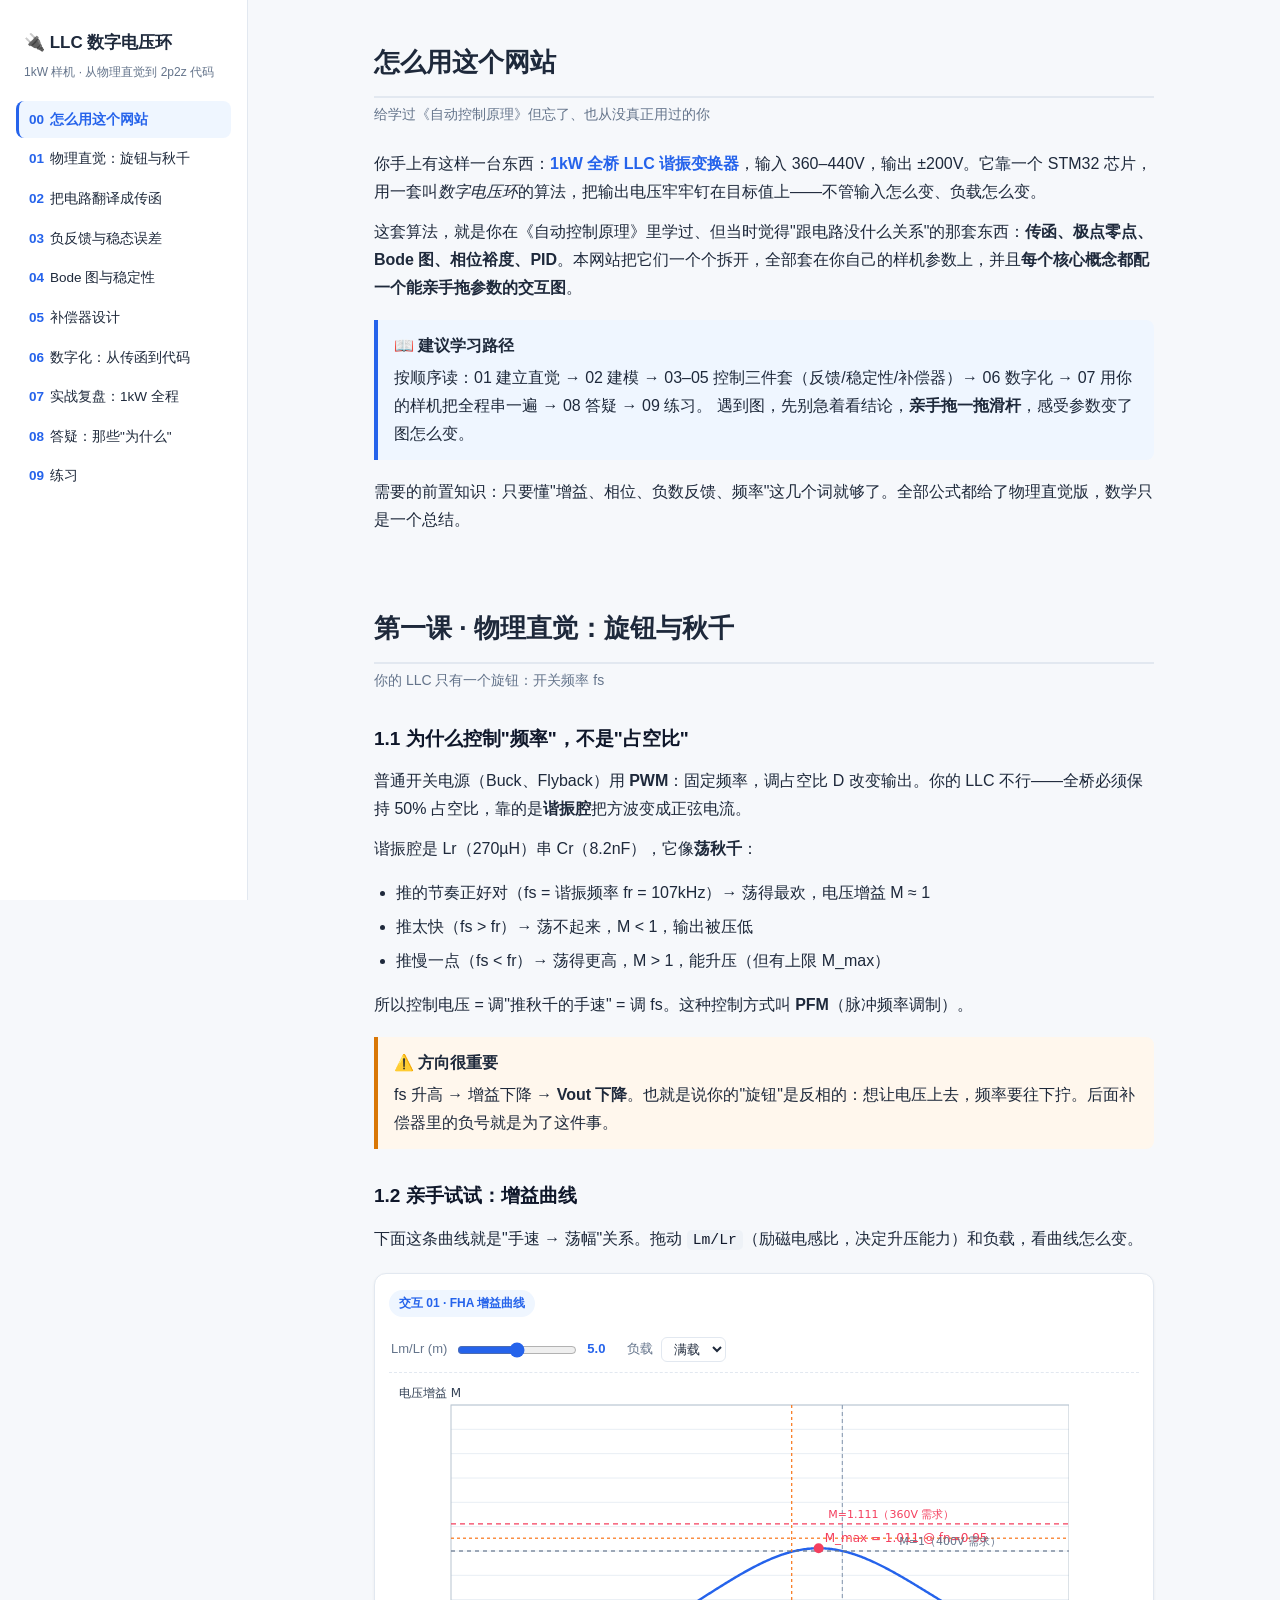
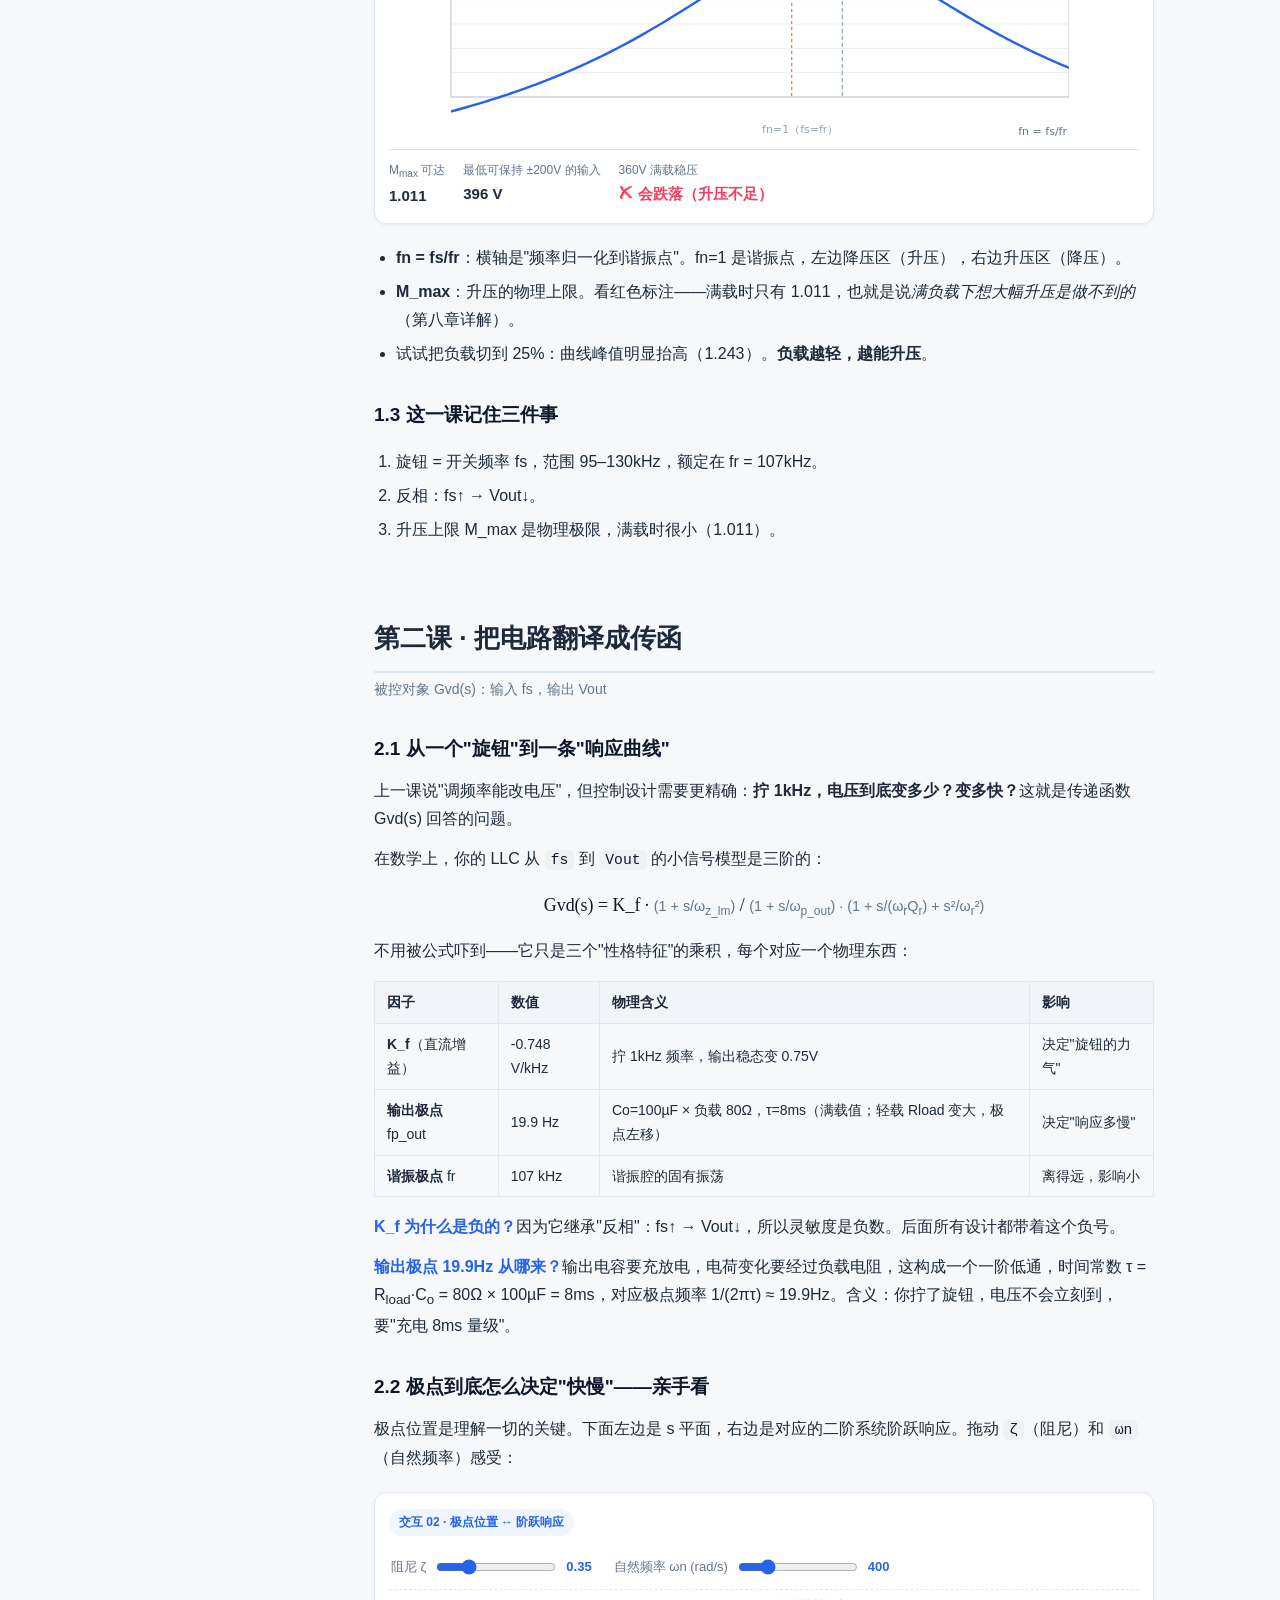
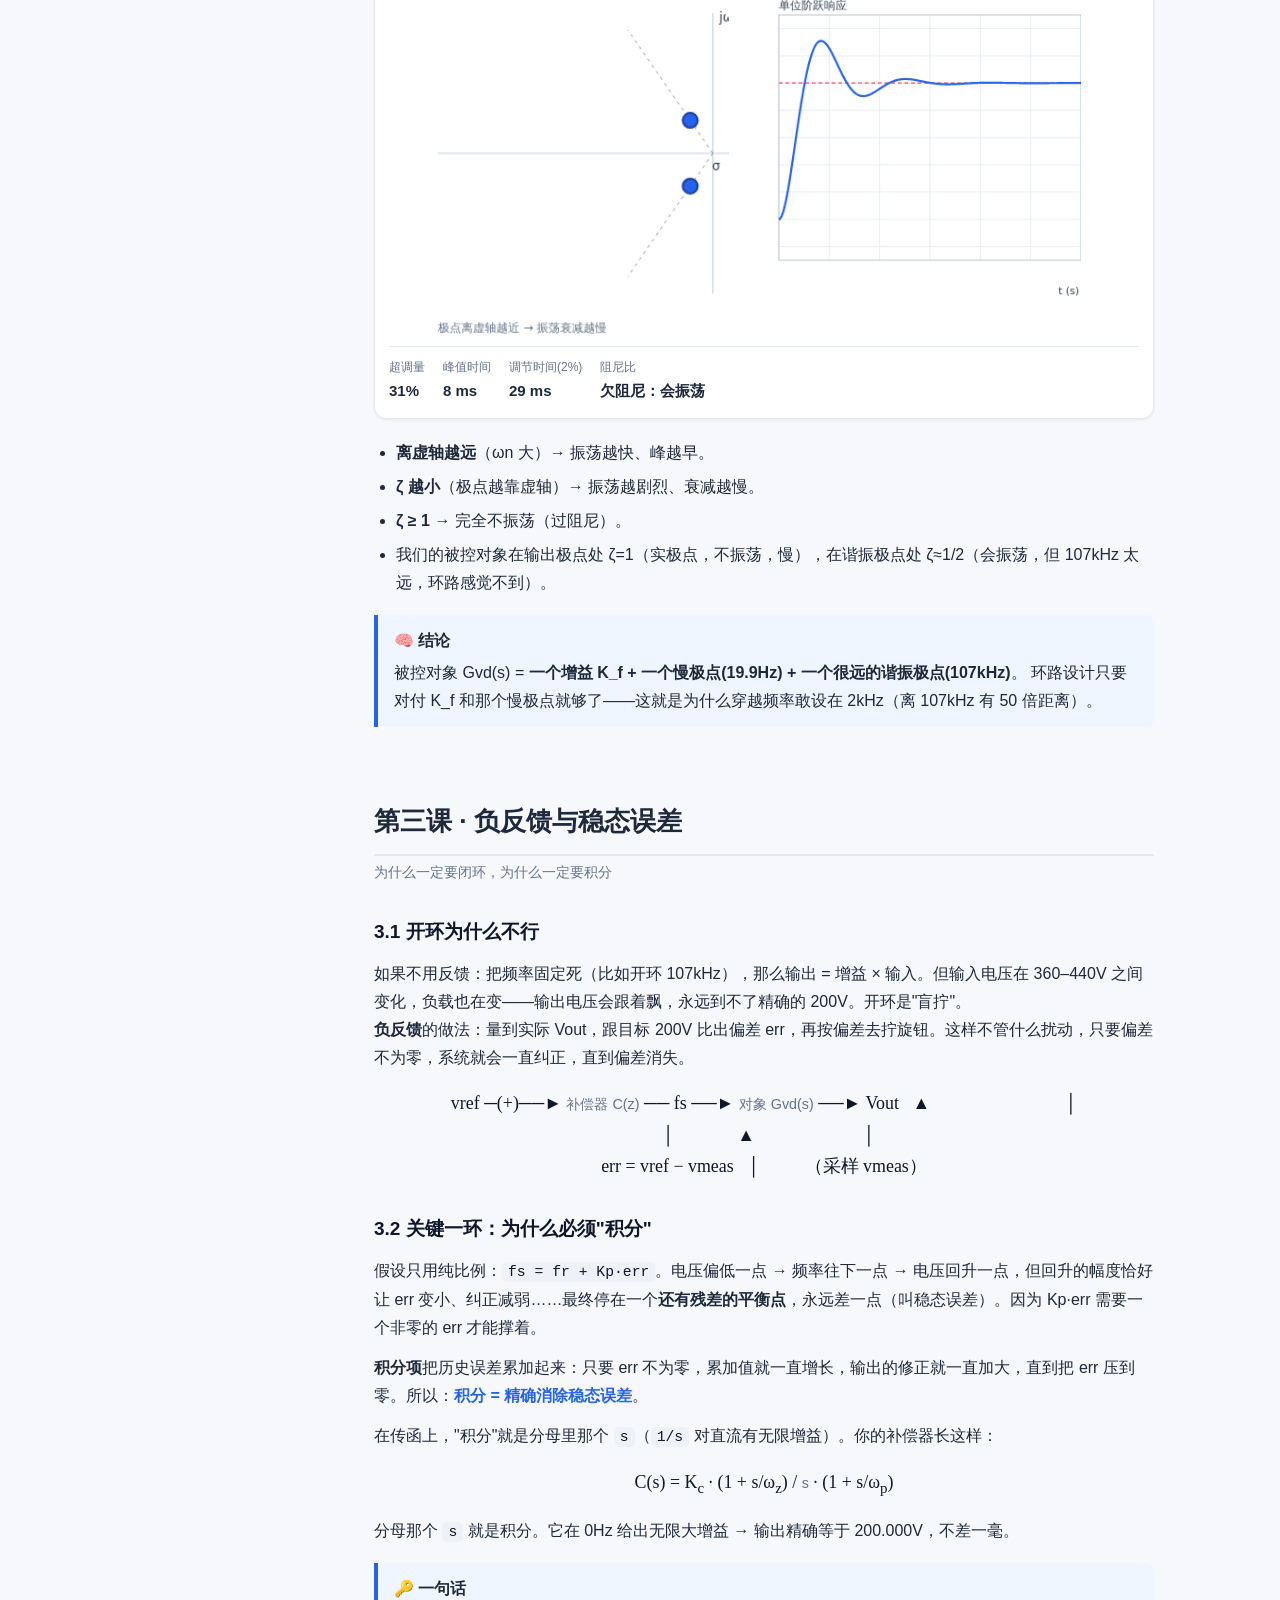
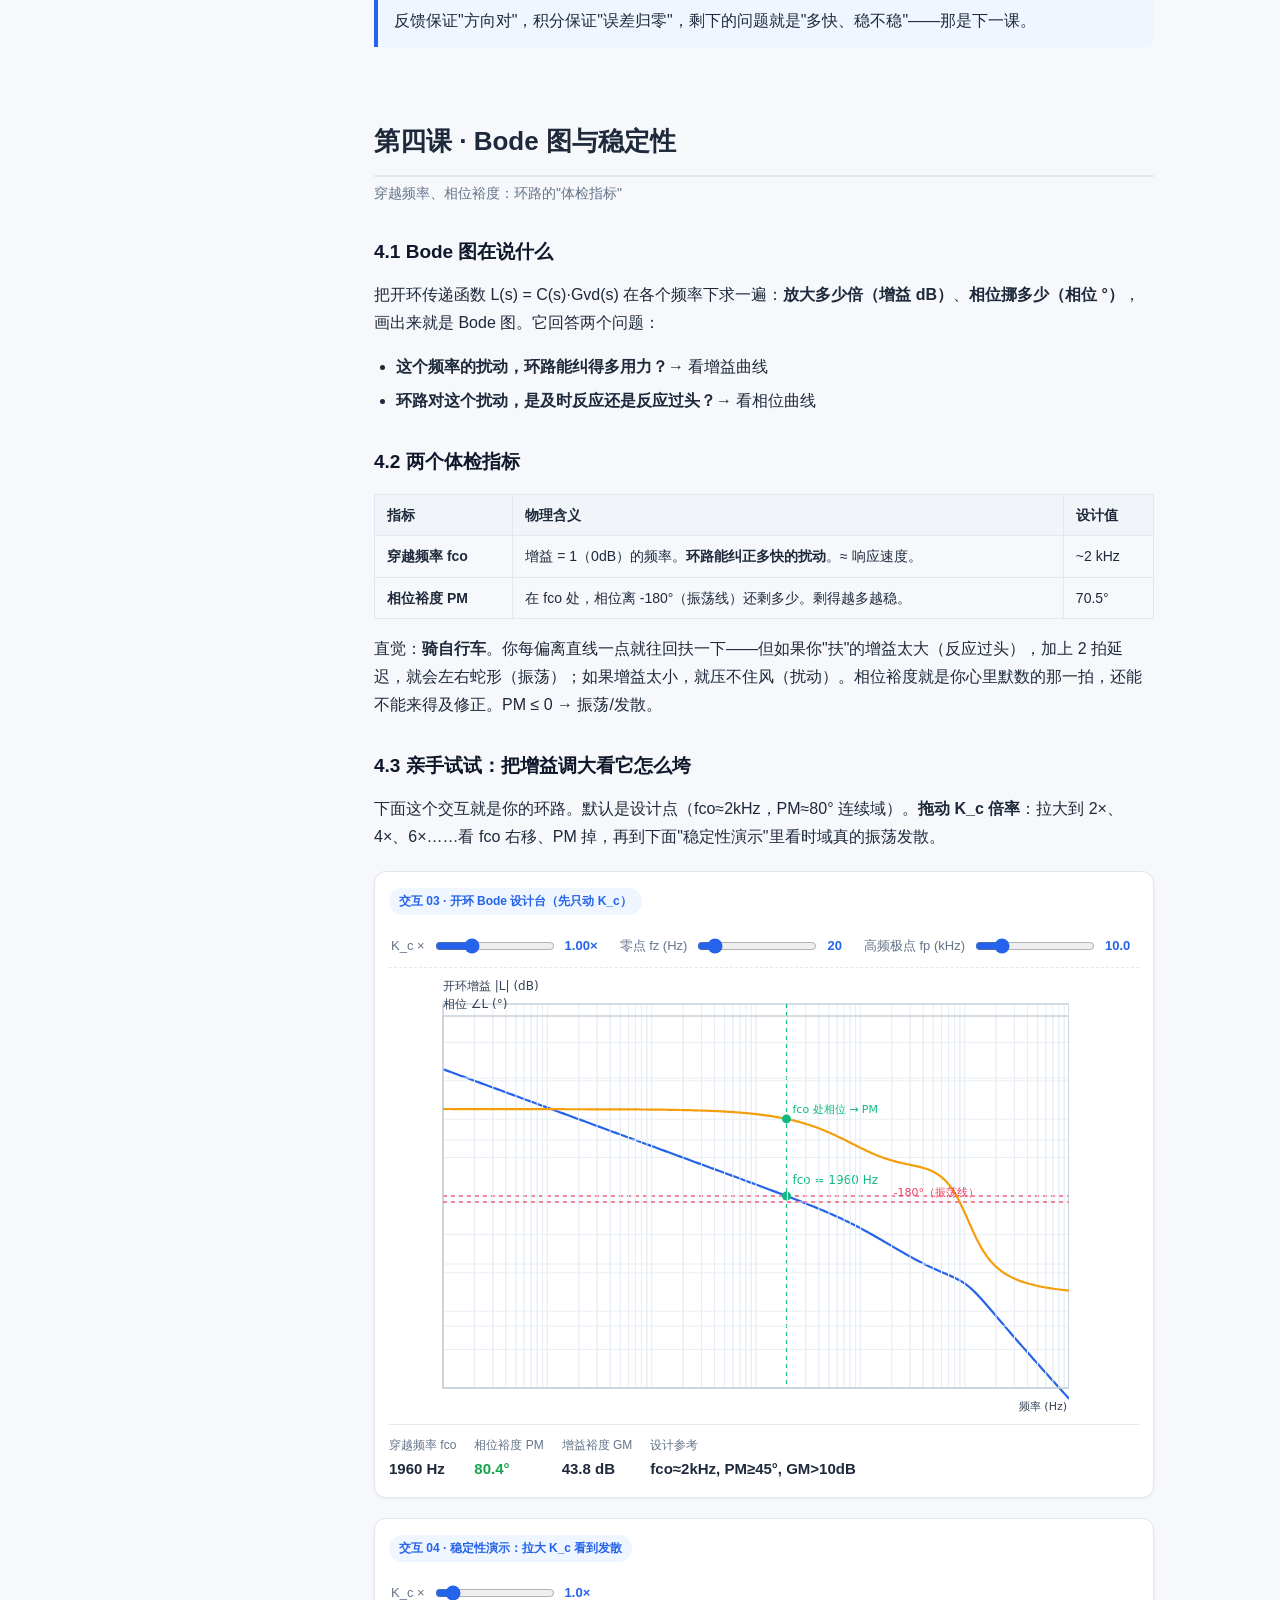
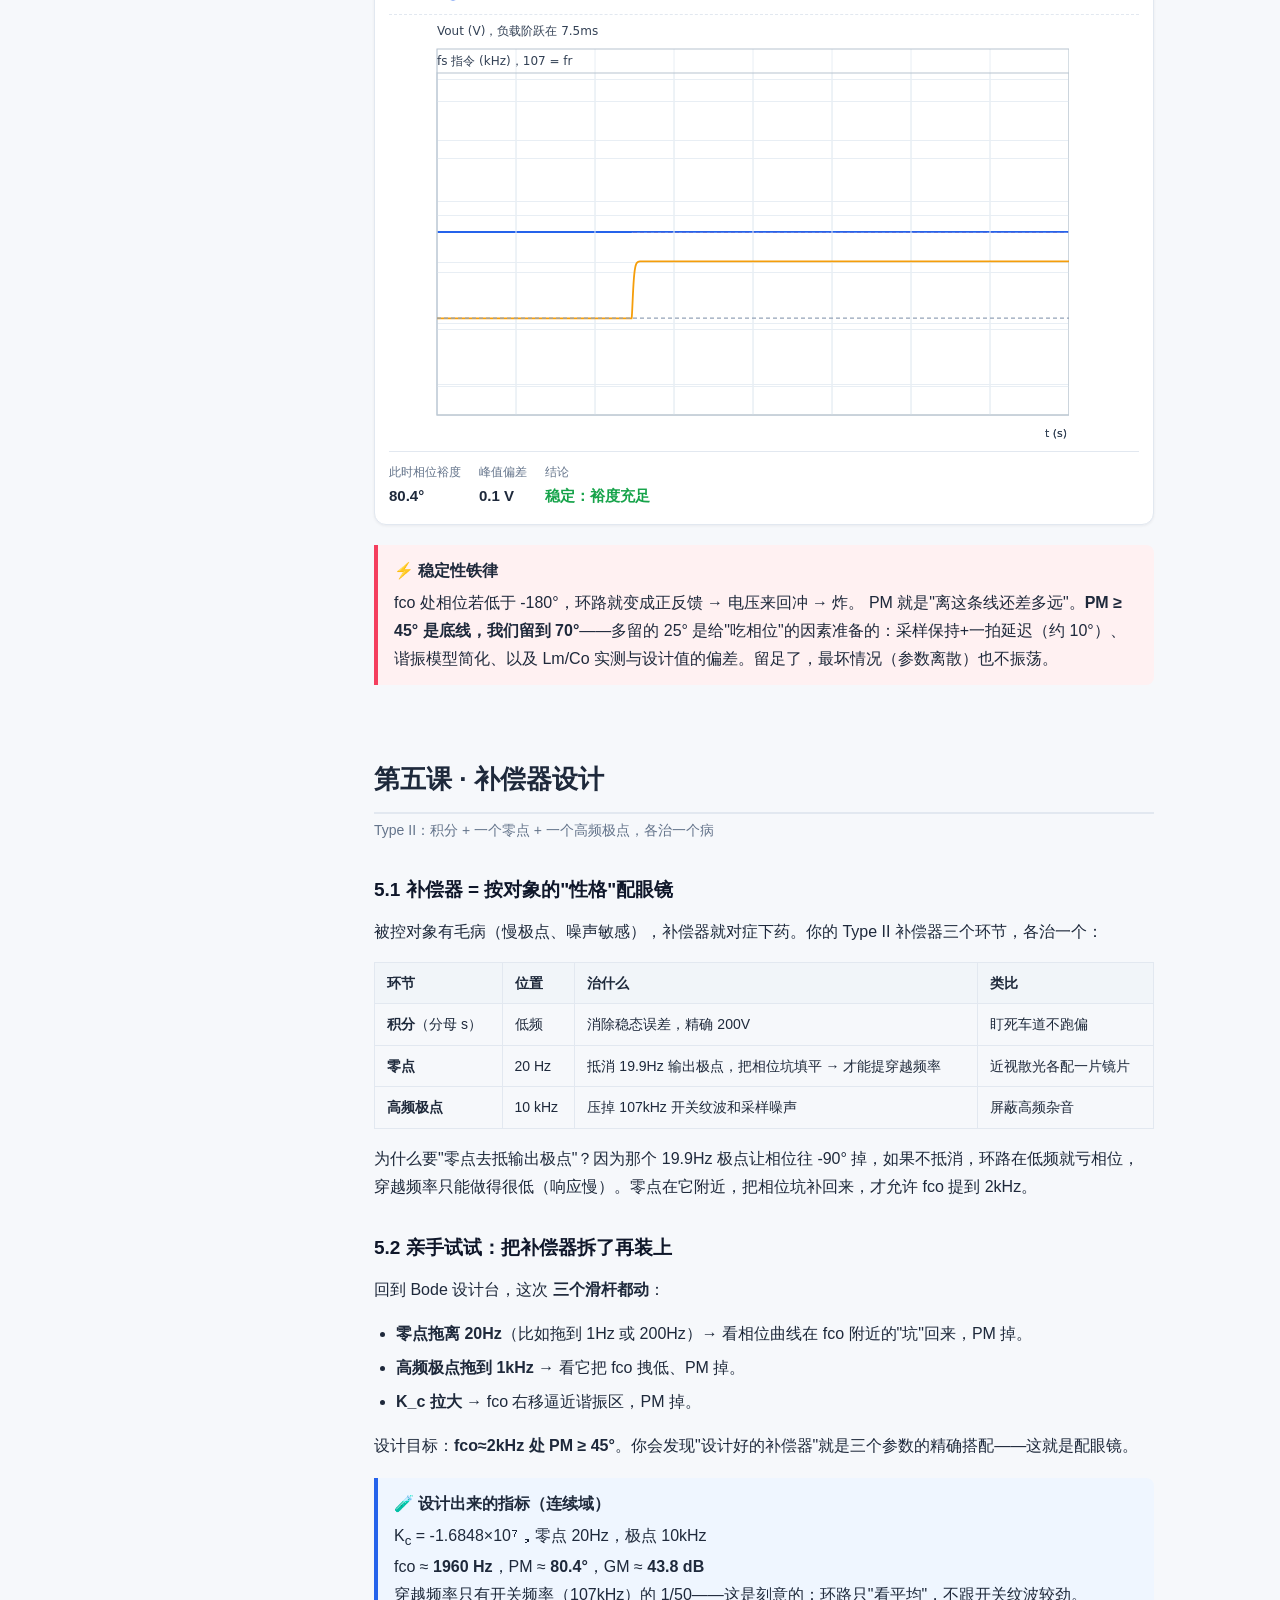
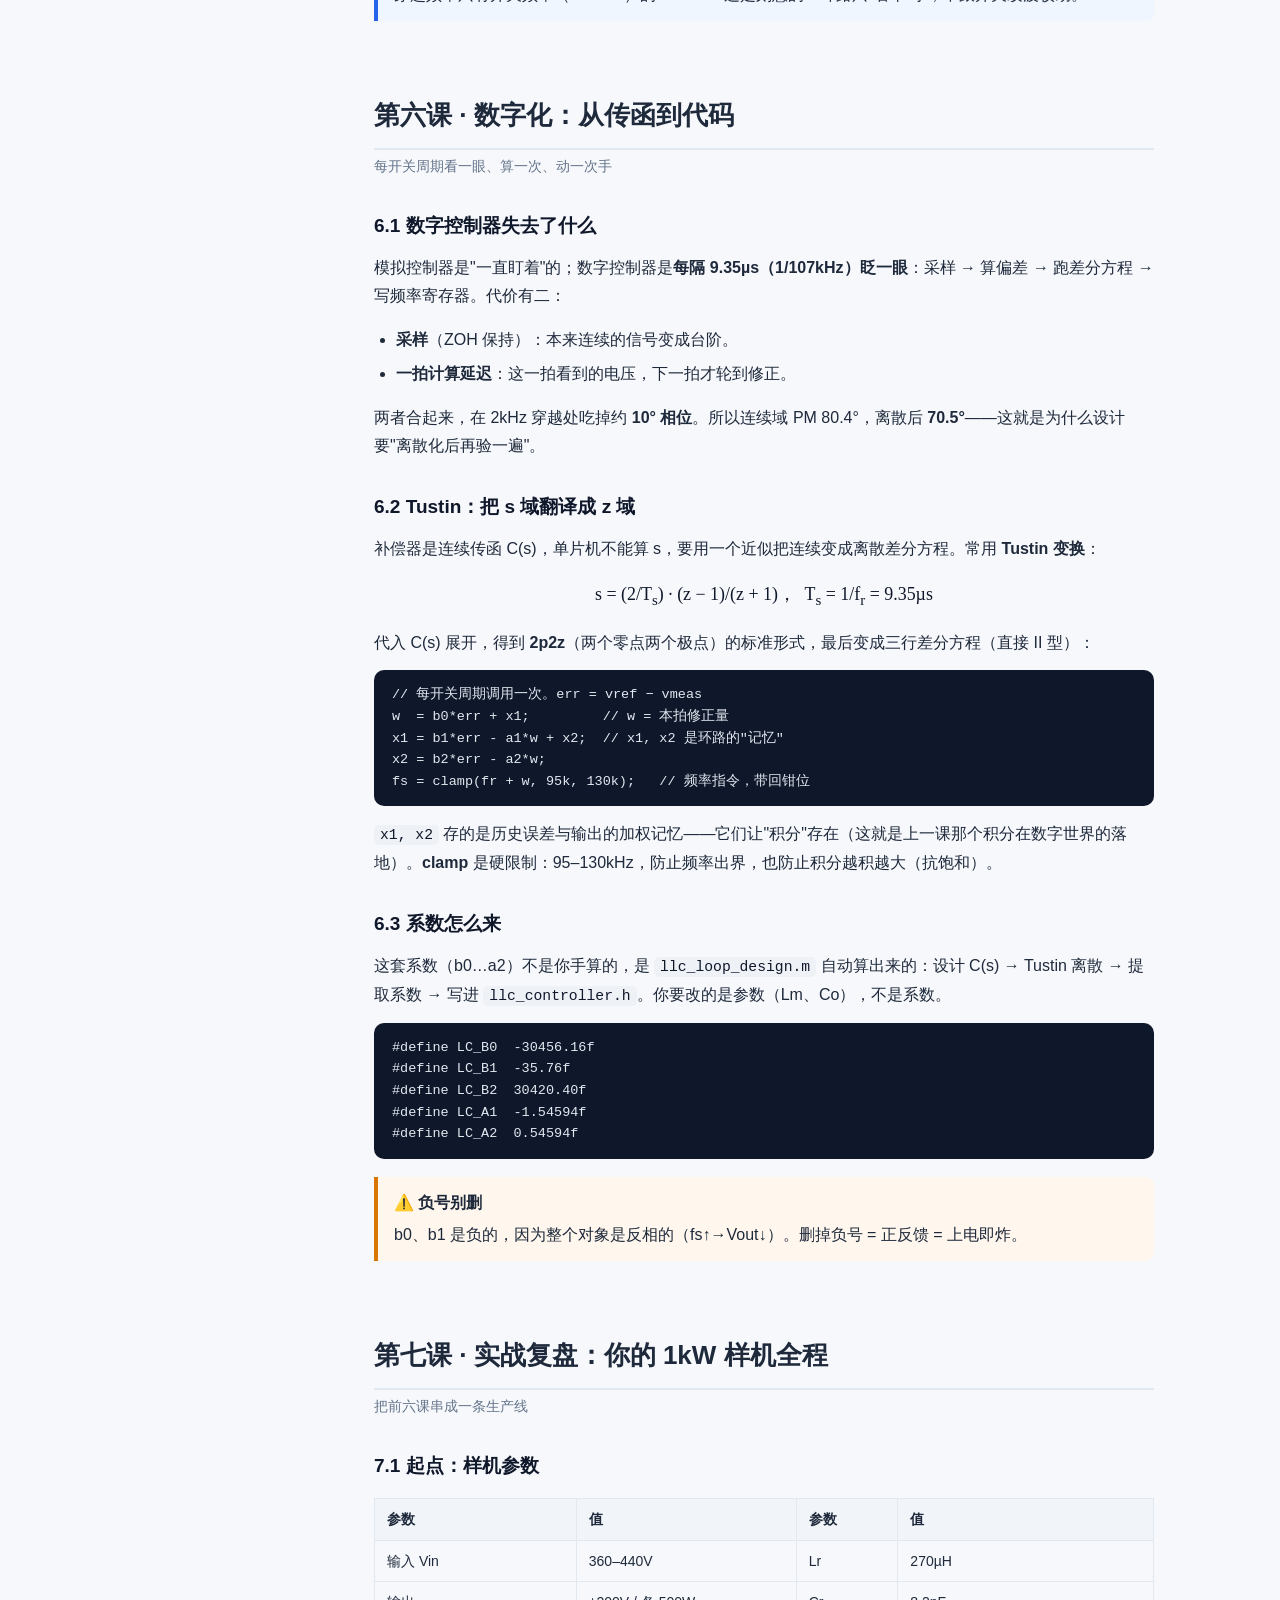
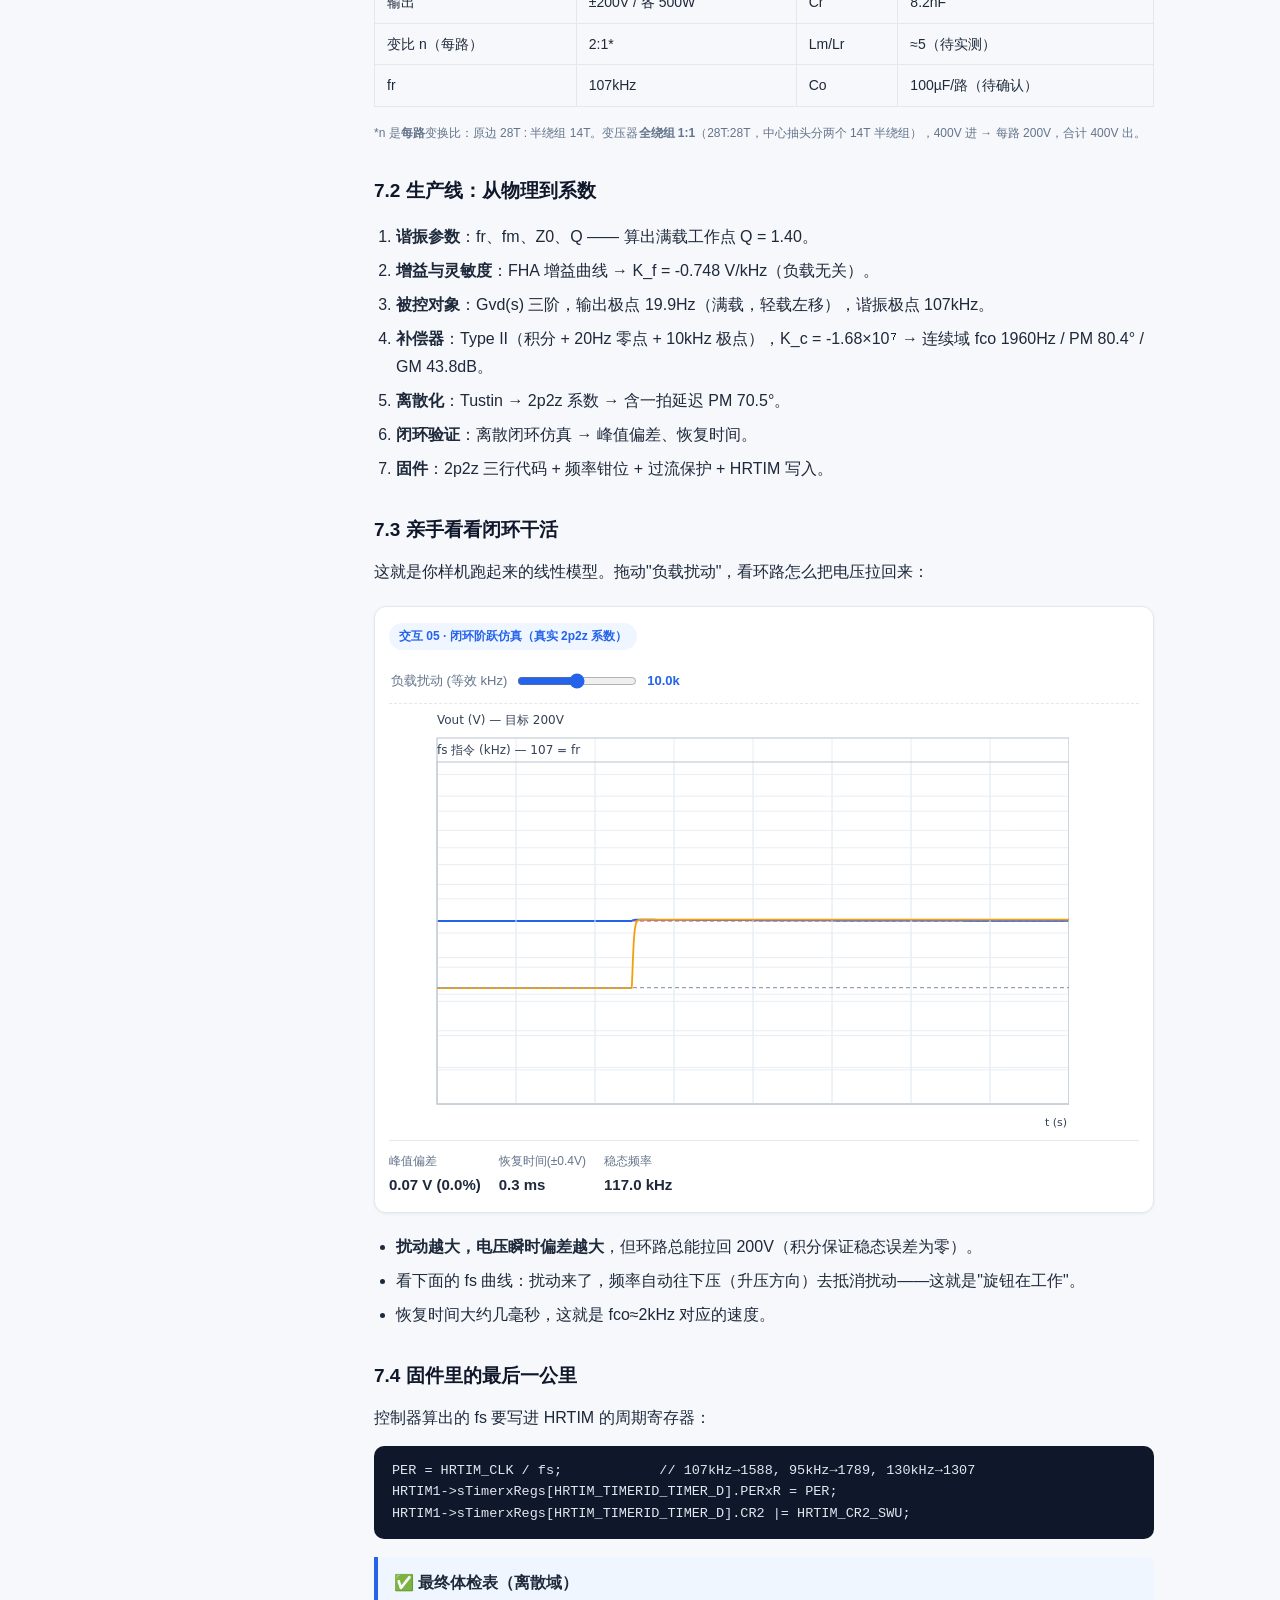
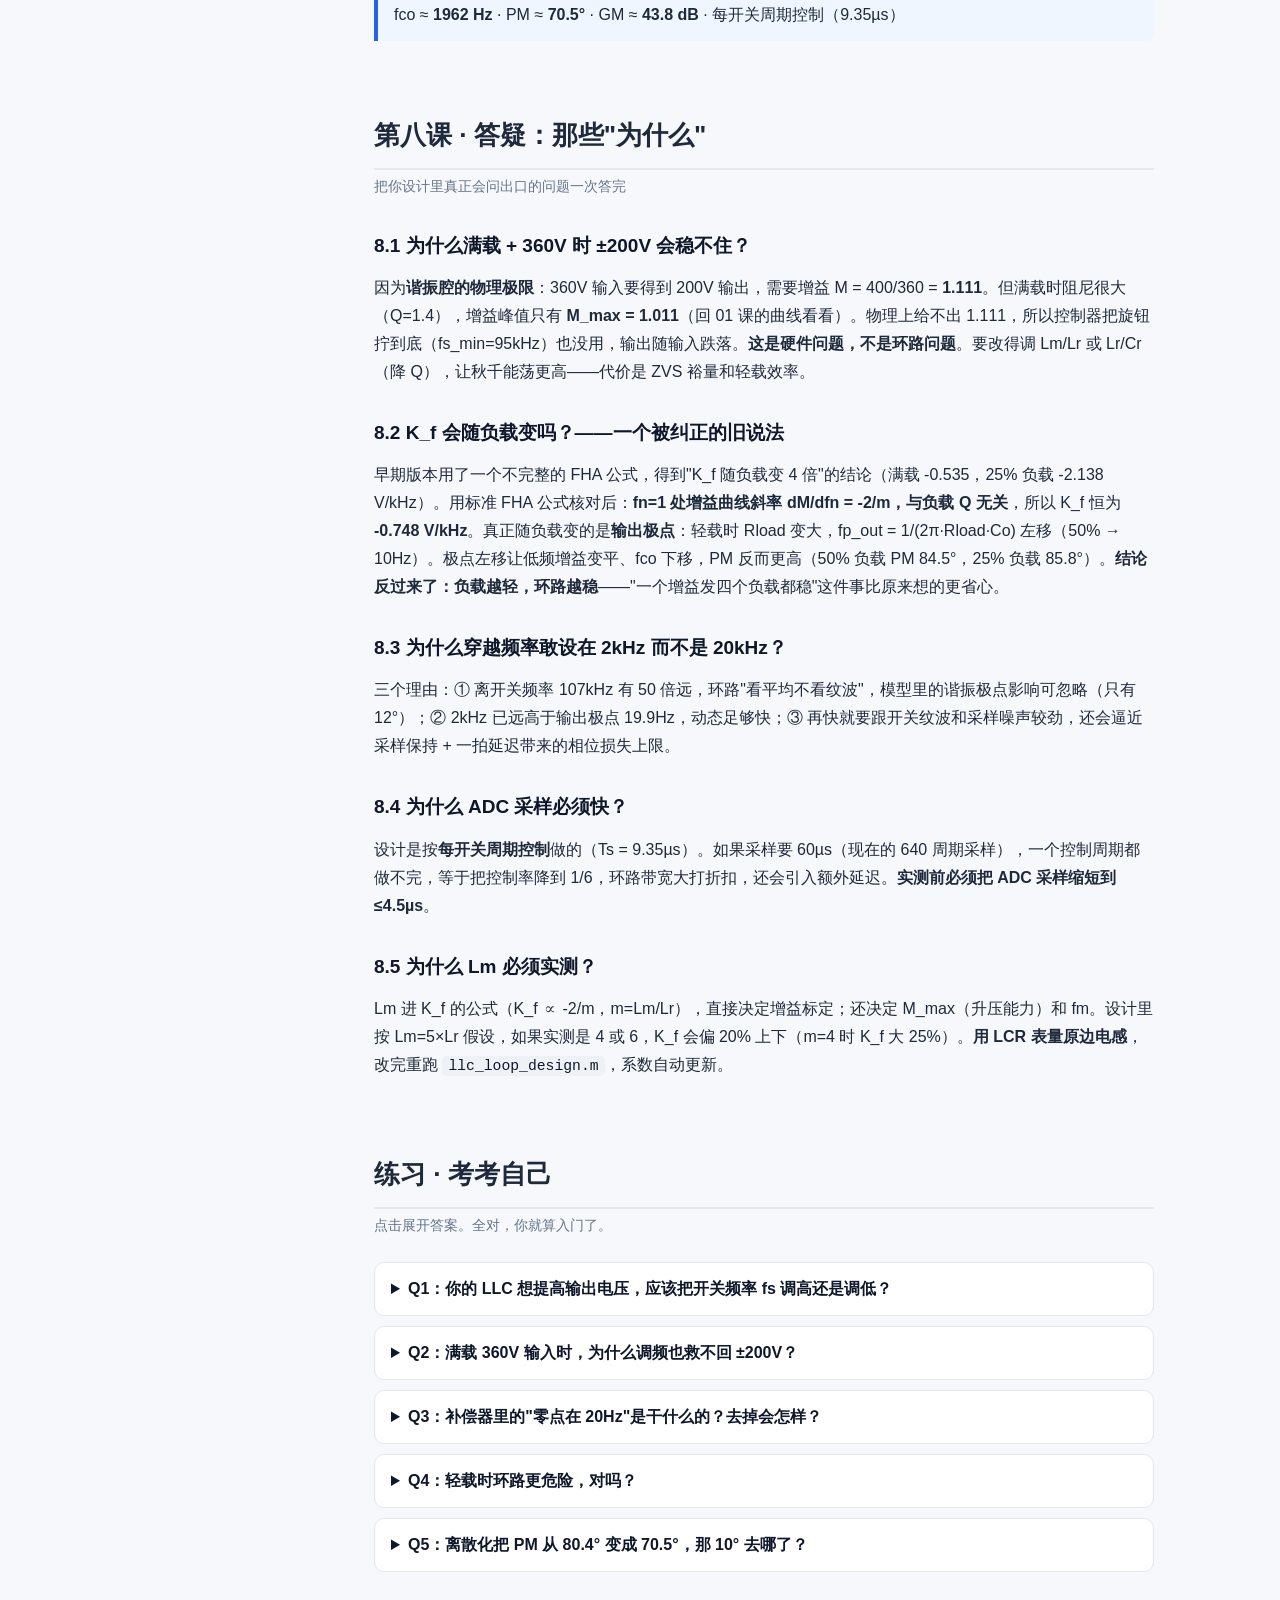
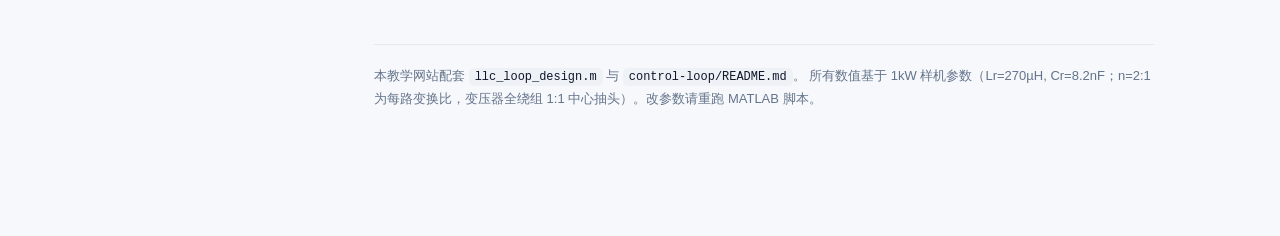
==== commit 331efc96: "docs: 澄清变压器变比标注（全绕组1:1中心抽头，每路变换比2:1） 用户纠正拓扑：变压器为1:1（原边28T : 副边全绕组28T，中心抽头分两个14T半绕组）， 400V输入经全桥谐振腔→1:" ====
--- a/llc-resonant-converter/1kw-prototype/control-loop/tutorial/index.html
+++ b/llc-resonant-converter/1kw-prototype/control-loop/tutorial/index.html
@@ -280,9 +280,10 @@
         <tr><th>参数</th><th>值</th><th>参数</th><th>值</th></tr>
         <tr><td>输入 Vin</td><td class="num">360–440V</td><td>Lr</td><td class="num">270µH</td></tr>
         <tr><td>输出</td><td class="num">±200V / 各 500W</td><td>Cr</td><td class="num">8.2nF</td></tr>
-        <tr><td>变比 n</td><td class="num">2:1</td><td>Lm/Lr</td><td class="num">≈5（待实测）</td></tr>
+        <tr><td>变比 n（每路）</td><td class="num">2:1*</td><td>Lm/Lr</td><td class="num">≈5（待实测）</td></tr>
         <tr><td>fr</td><td class="num">107kHz</td><td>Co</td><td class="num">100µF/路（待确认）</td></tr>
       </table>
+      <p class="foot">*n 是<strong>每路</strong>变换比：原边 28T : 半绕组 14T。变压器<strong>全绕组 1:1</strong>（28T:28T，中心抽头分两个 14T 半绕组），400V 进 → 每路 200V，合计 400V 出。</p>
 
       <h3>7.2 生产线：从物理到系数</h3>
       <ol>
@@ -378,7 +379,7 @@
 
     <footer>
       本教学网站配套 <code class="inline">llc_loop_design.m</code> 与 <code class="inline">control-loop/README.md</code>。
-      所有数值基于 1kW 样机参数（Lr=270µH, Cr=8.2nF, n=2:1）。改参数请重跑 MATLAB 脚本。
+      所有数值基于 1kW 样机参数（Lr=270µH, Cr=8.2nF；n=2:1 为每路变换比，变压器全绕组 1:1 中心抽头）。改参数请重跑 MATLAB 脚本。
     </footer>
 
   </article>
--- a/llc-resonant-converter/1kw-prototype/control-loop/tutorial/css/style.css
+++ b/llc-resonant-converter/1kw-prototype/control-loop/tutorial/css/style.css
@@ -198,3 +198,10 @@
   .topbar { display: block; }
   main { padding: 20px 14px 80px; }
 }
+
+/* 表格脚注（*.foot：变比等标注的补充说明） */
+.foot {
+  color: var(--muted);
+  font-size: 12px;
+  margin-top: 6px;
+}
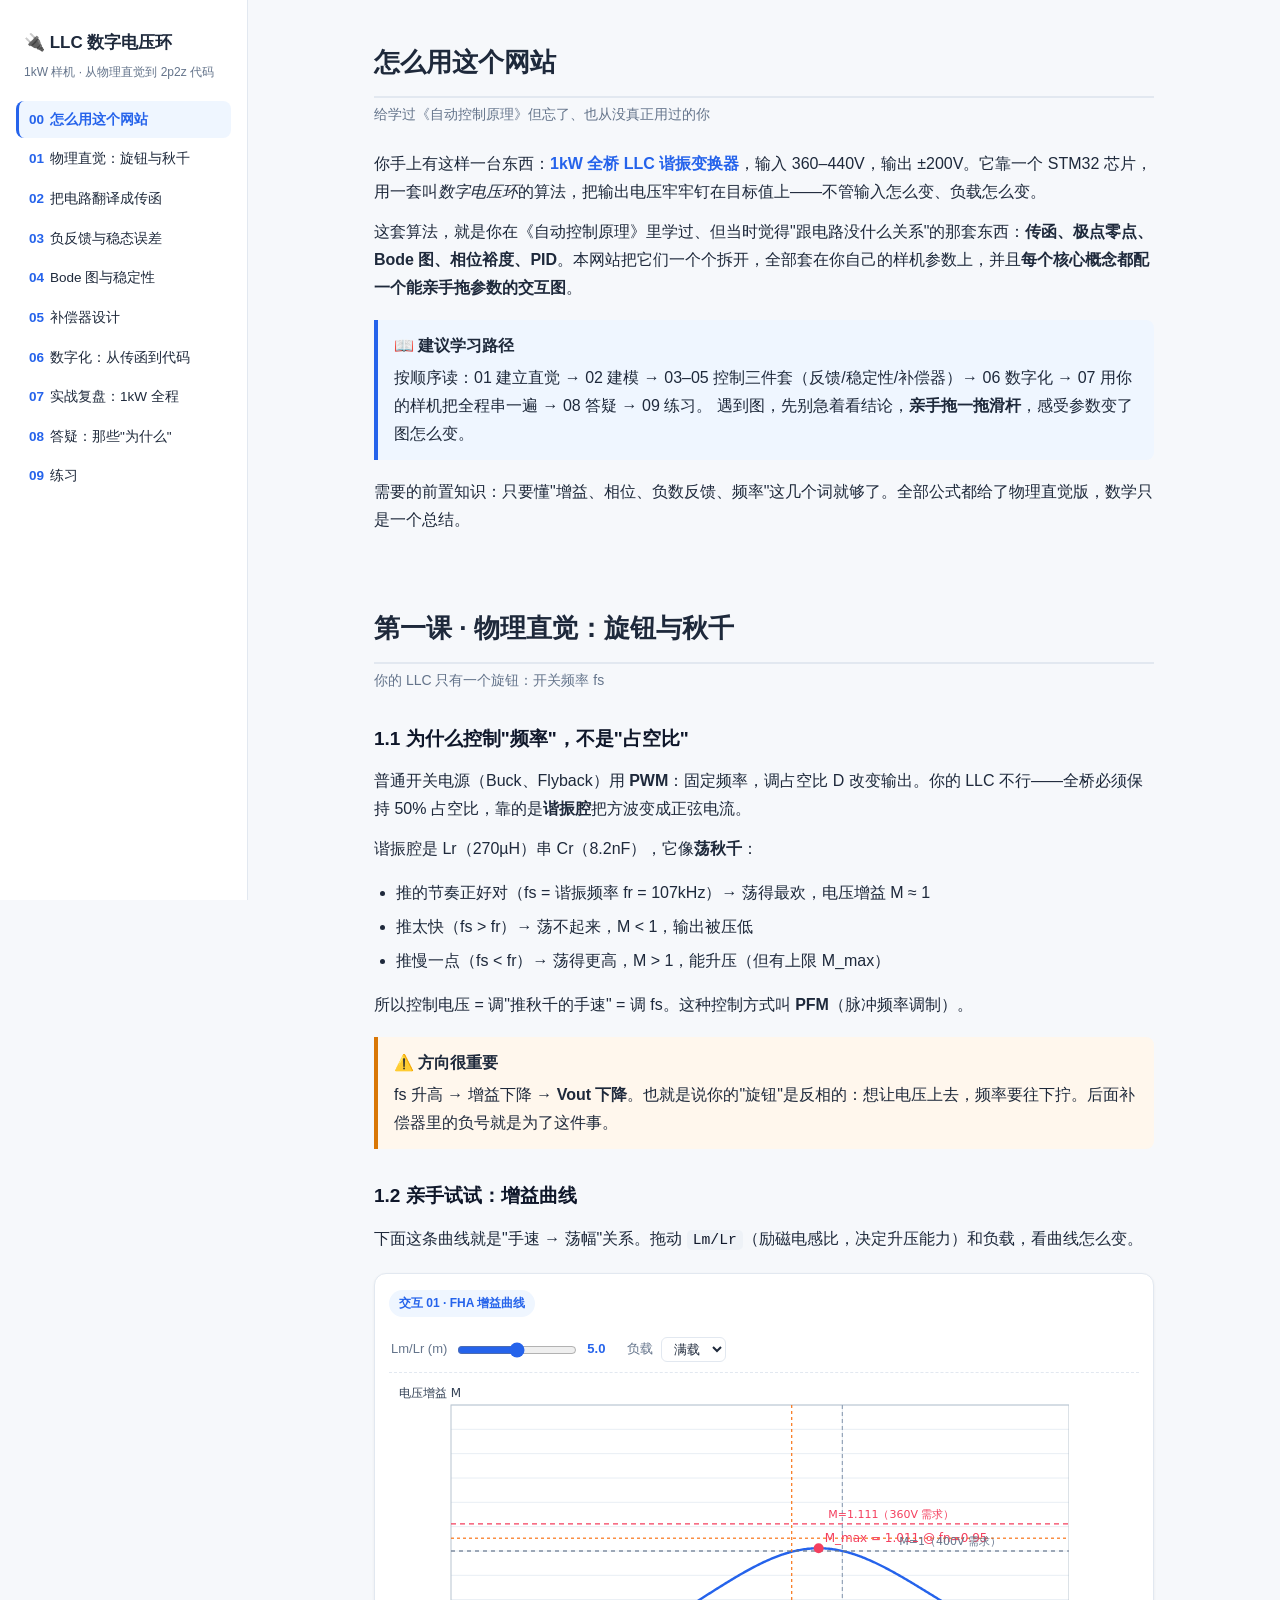
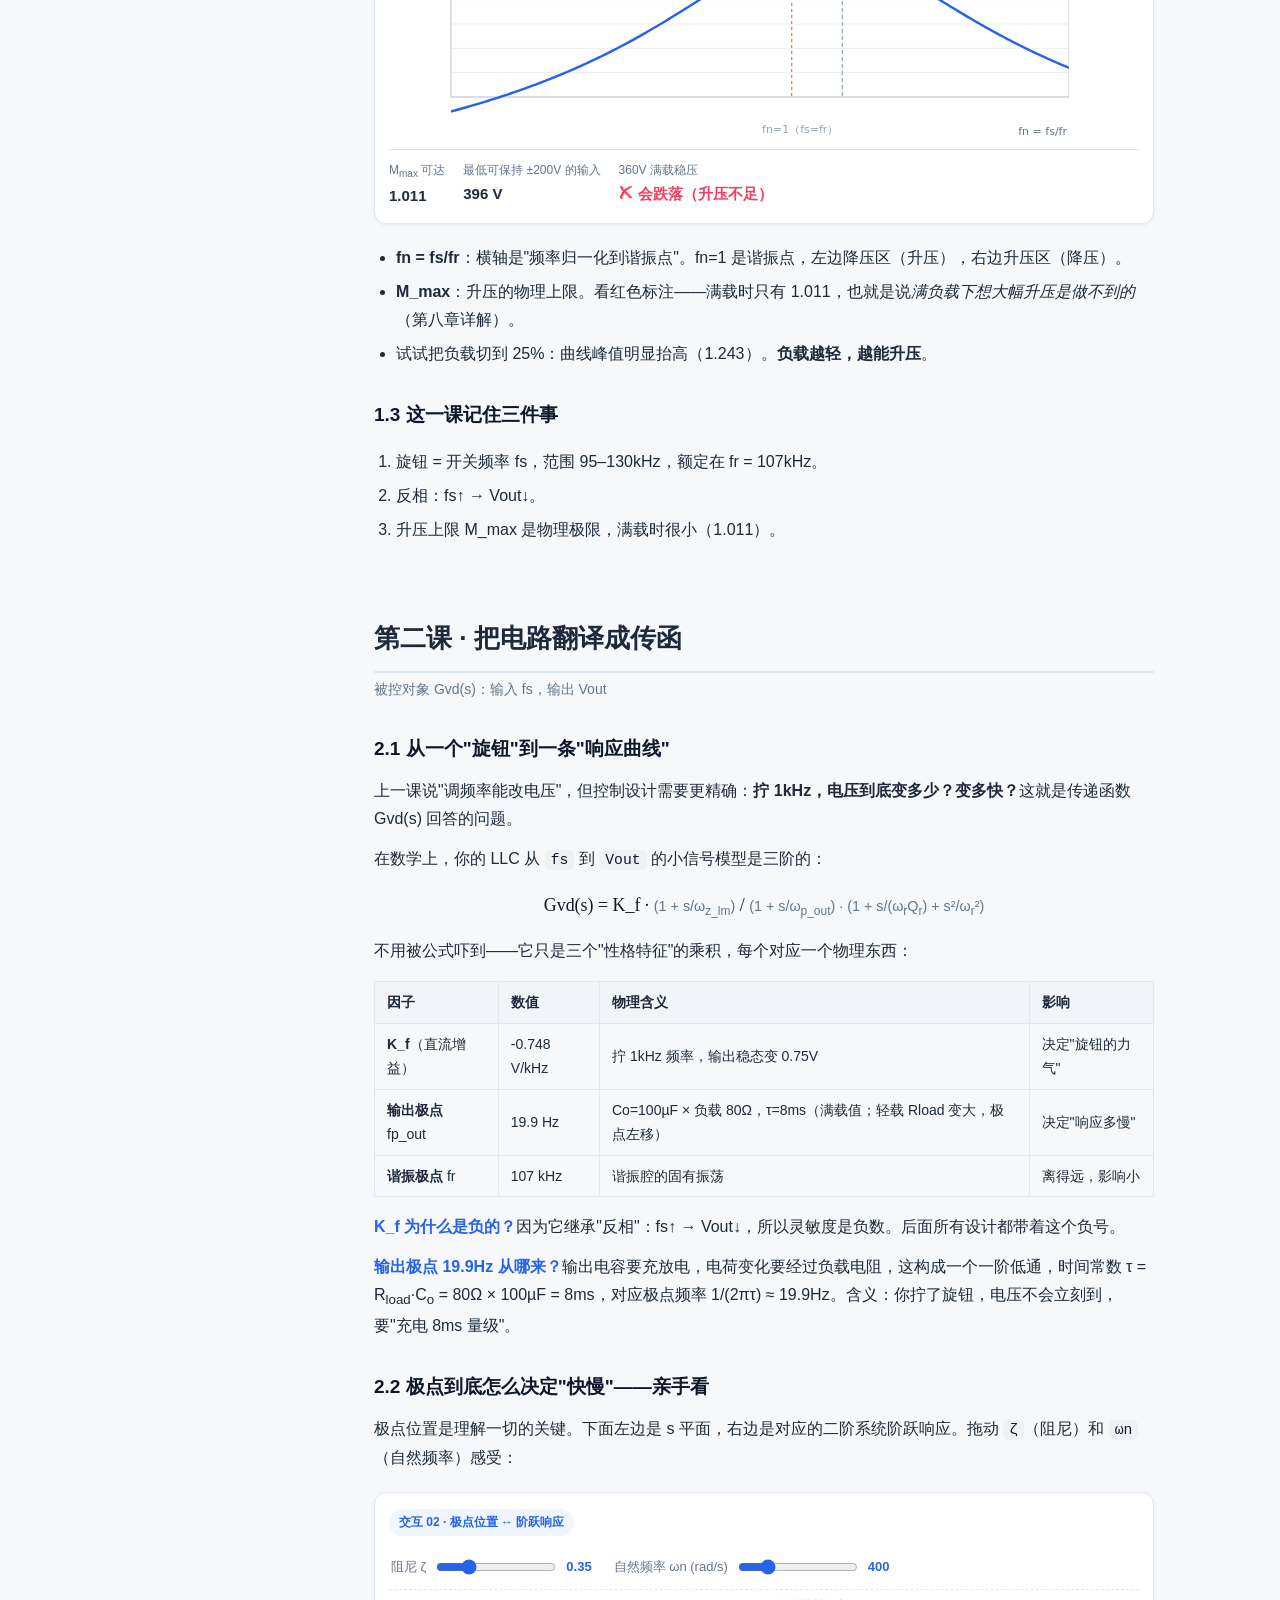
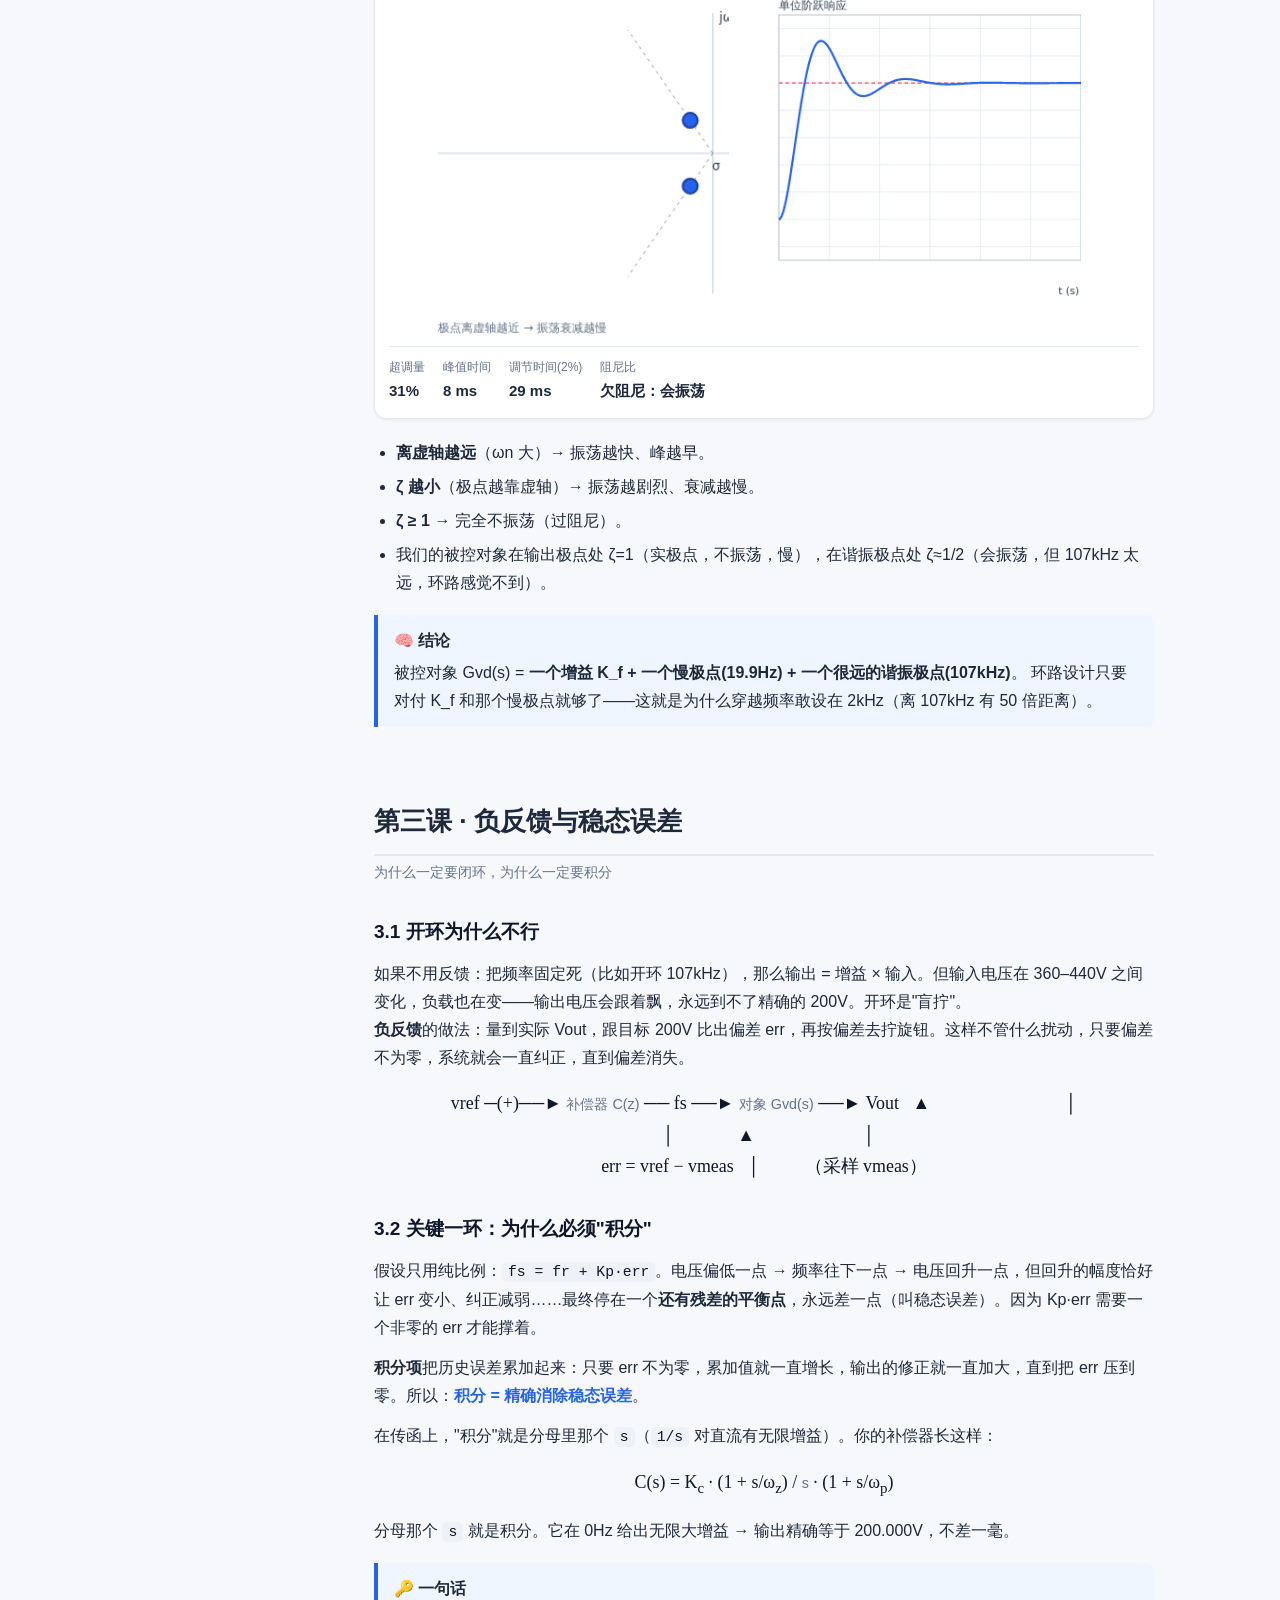
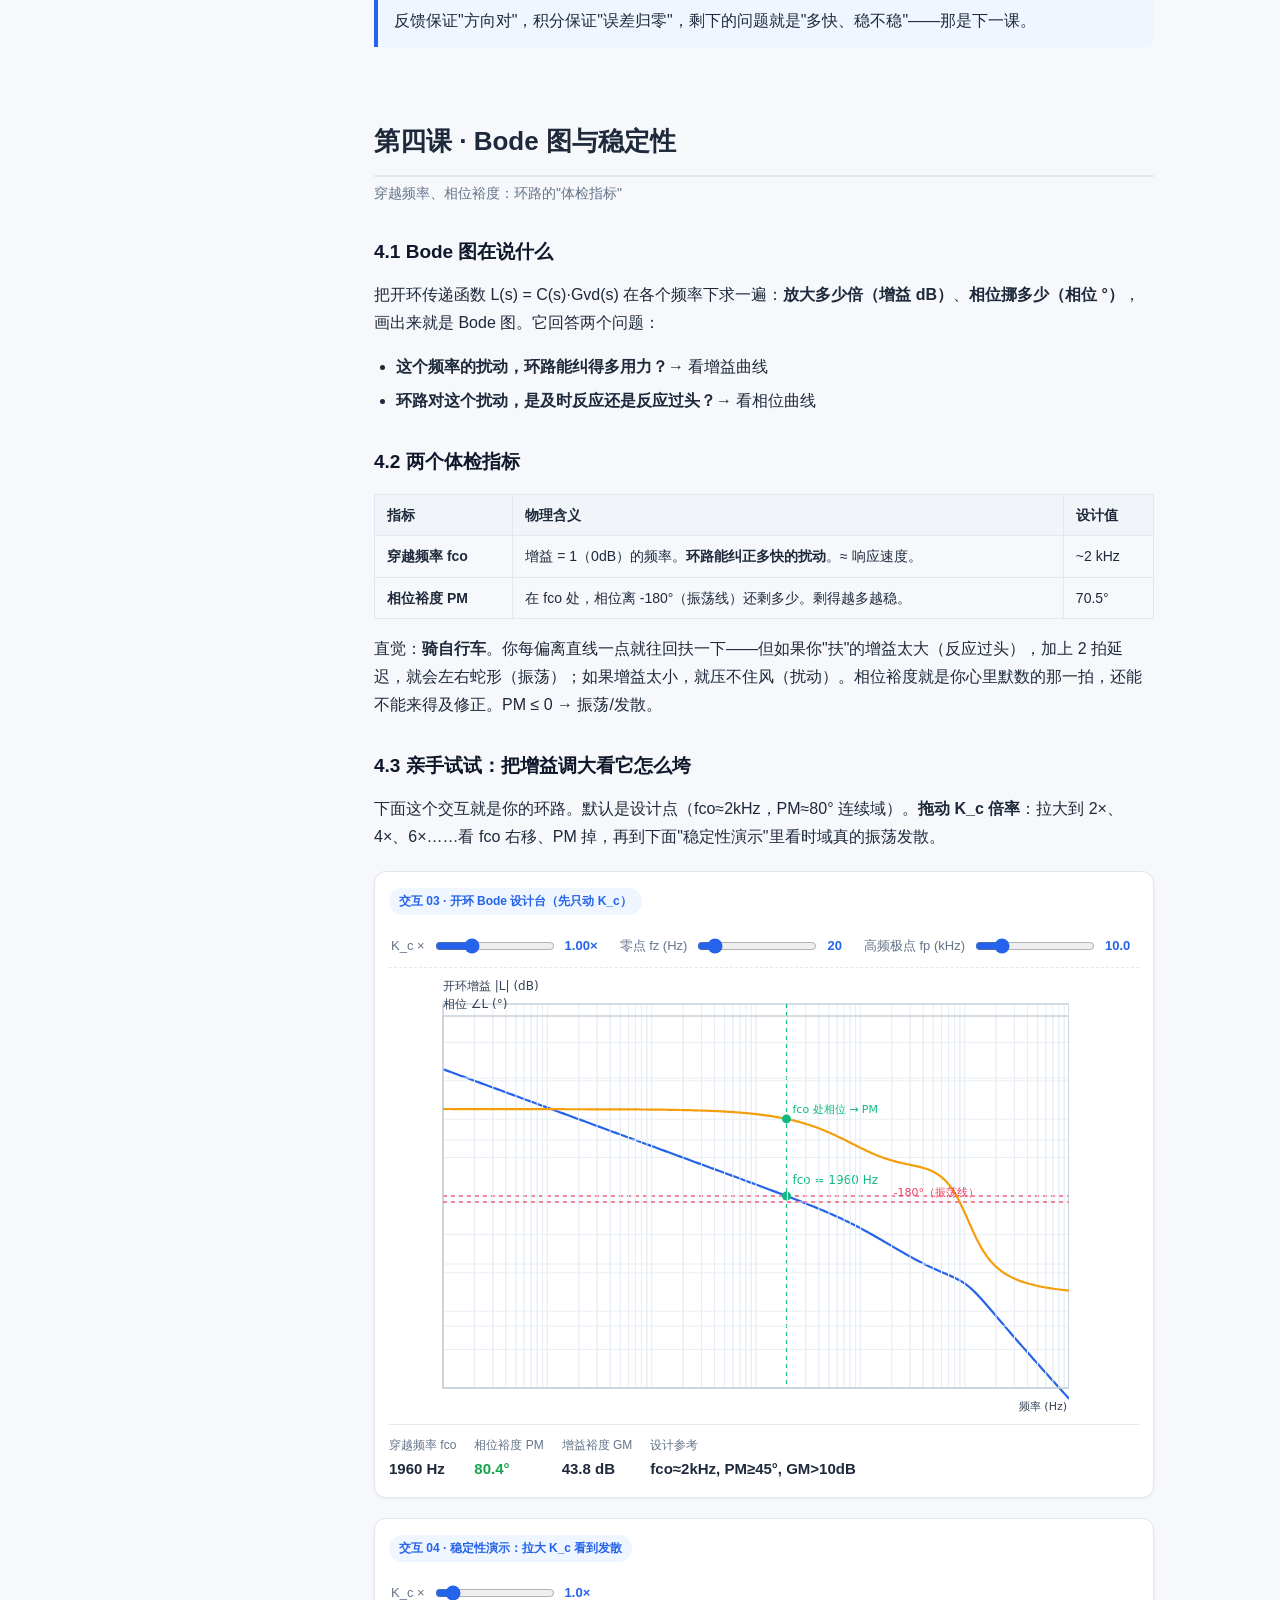
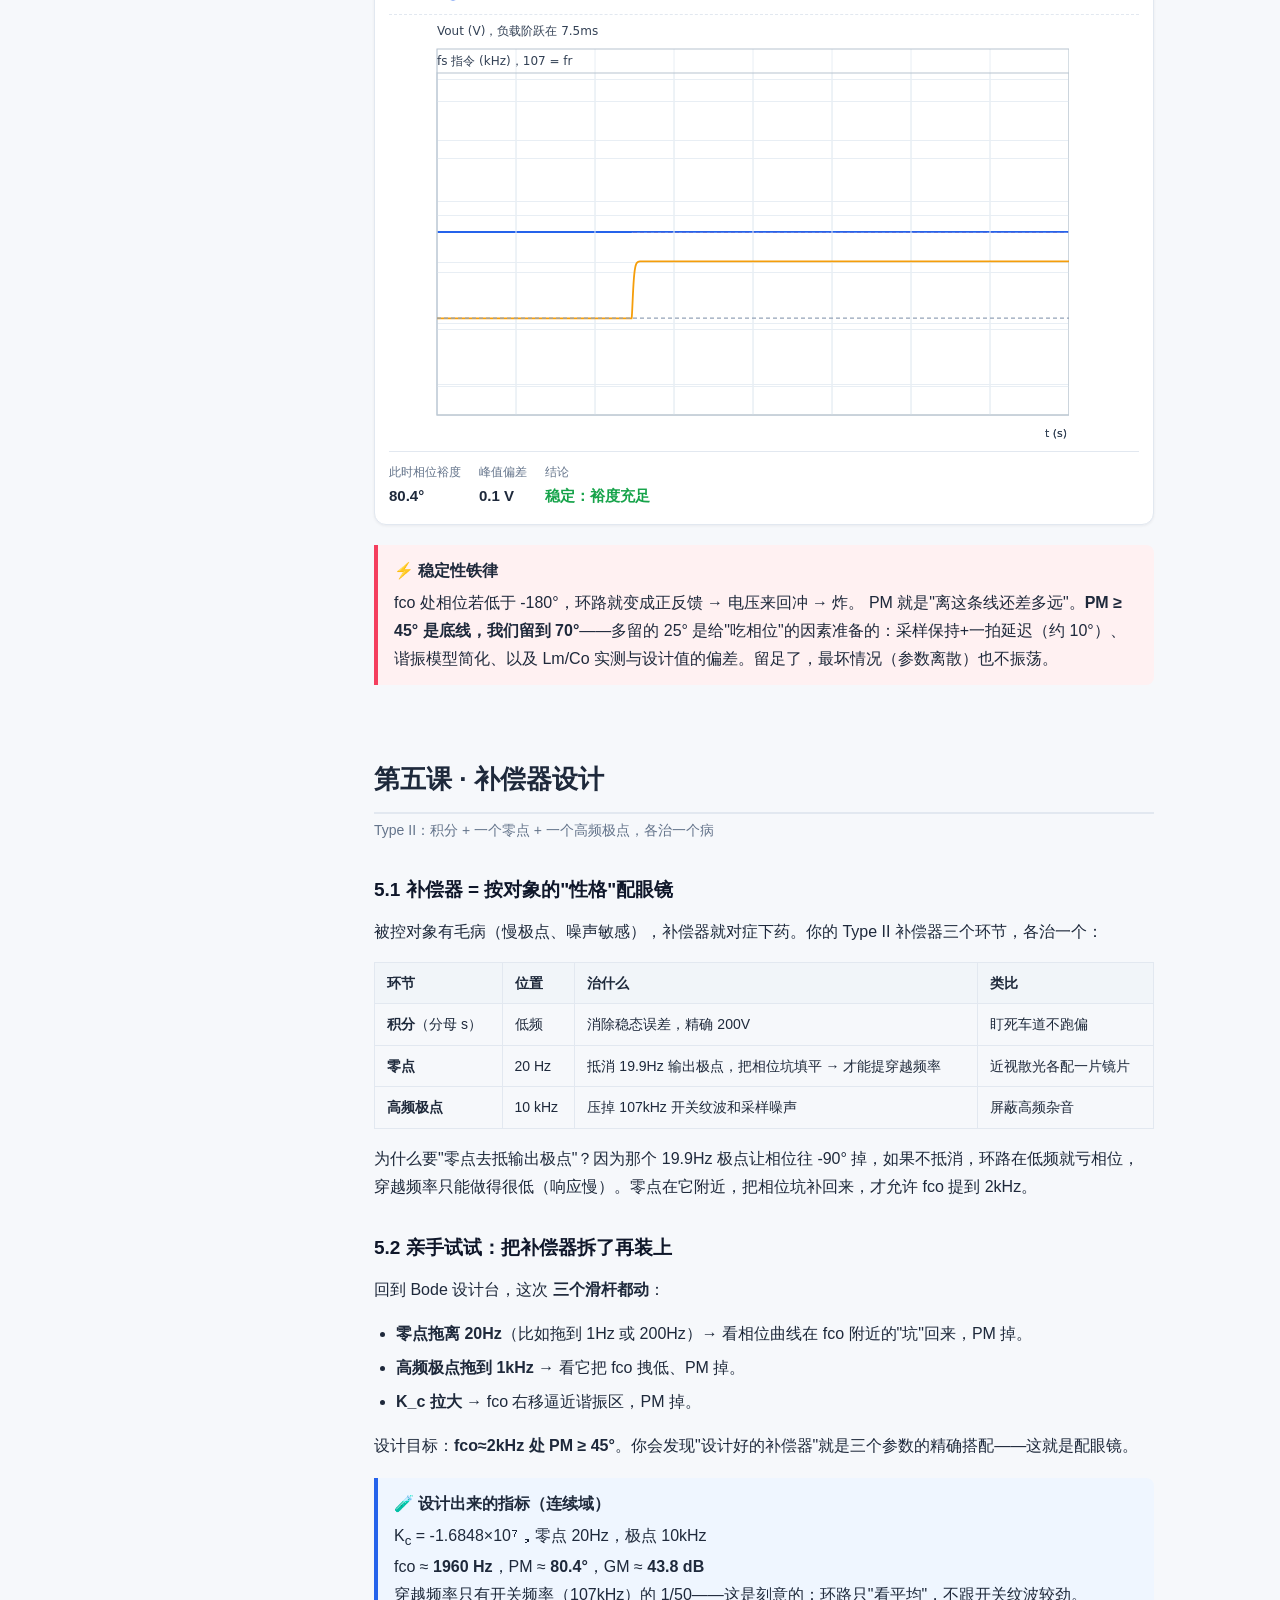
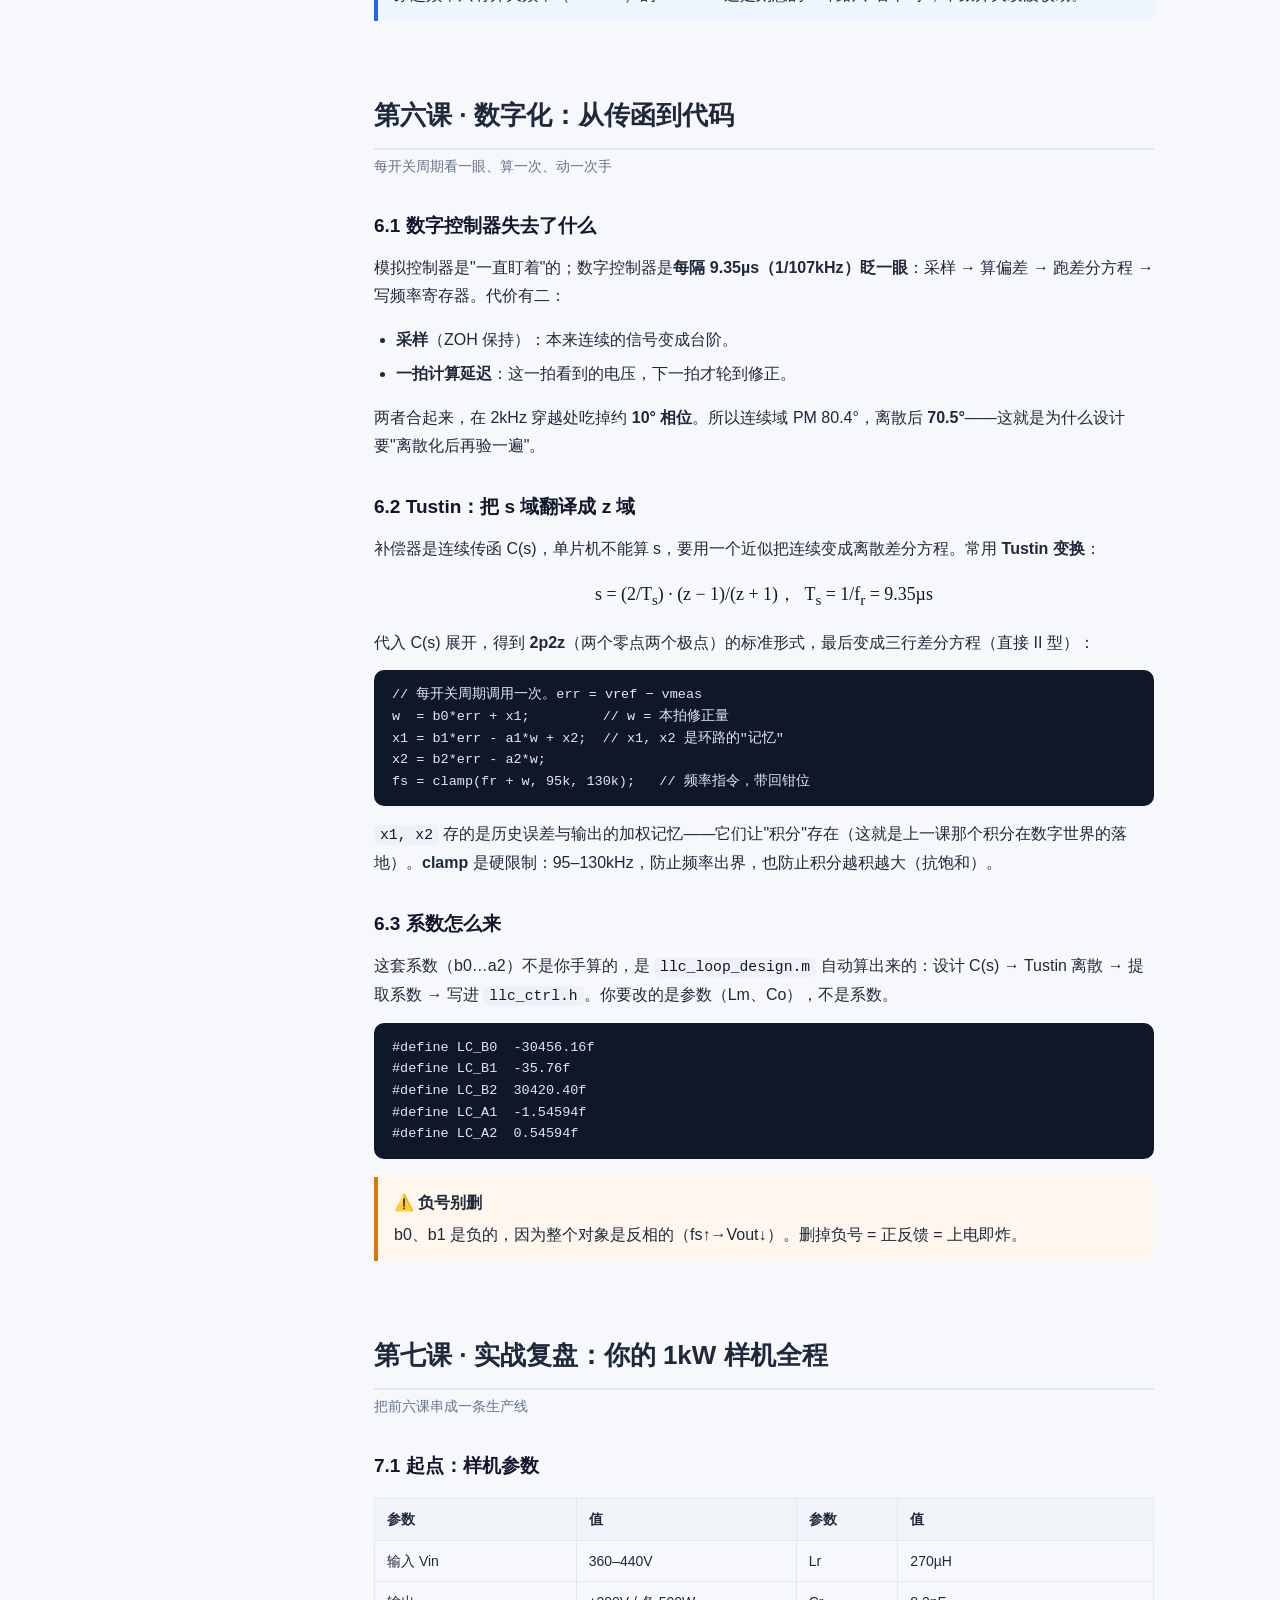
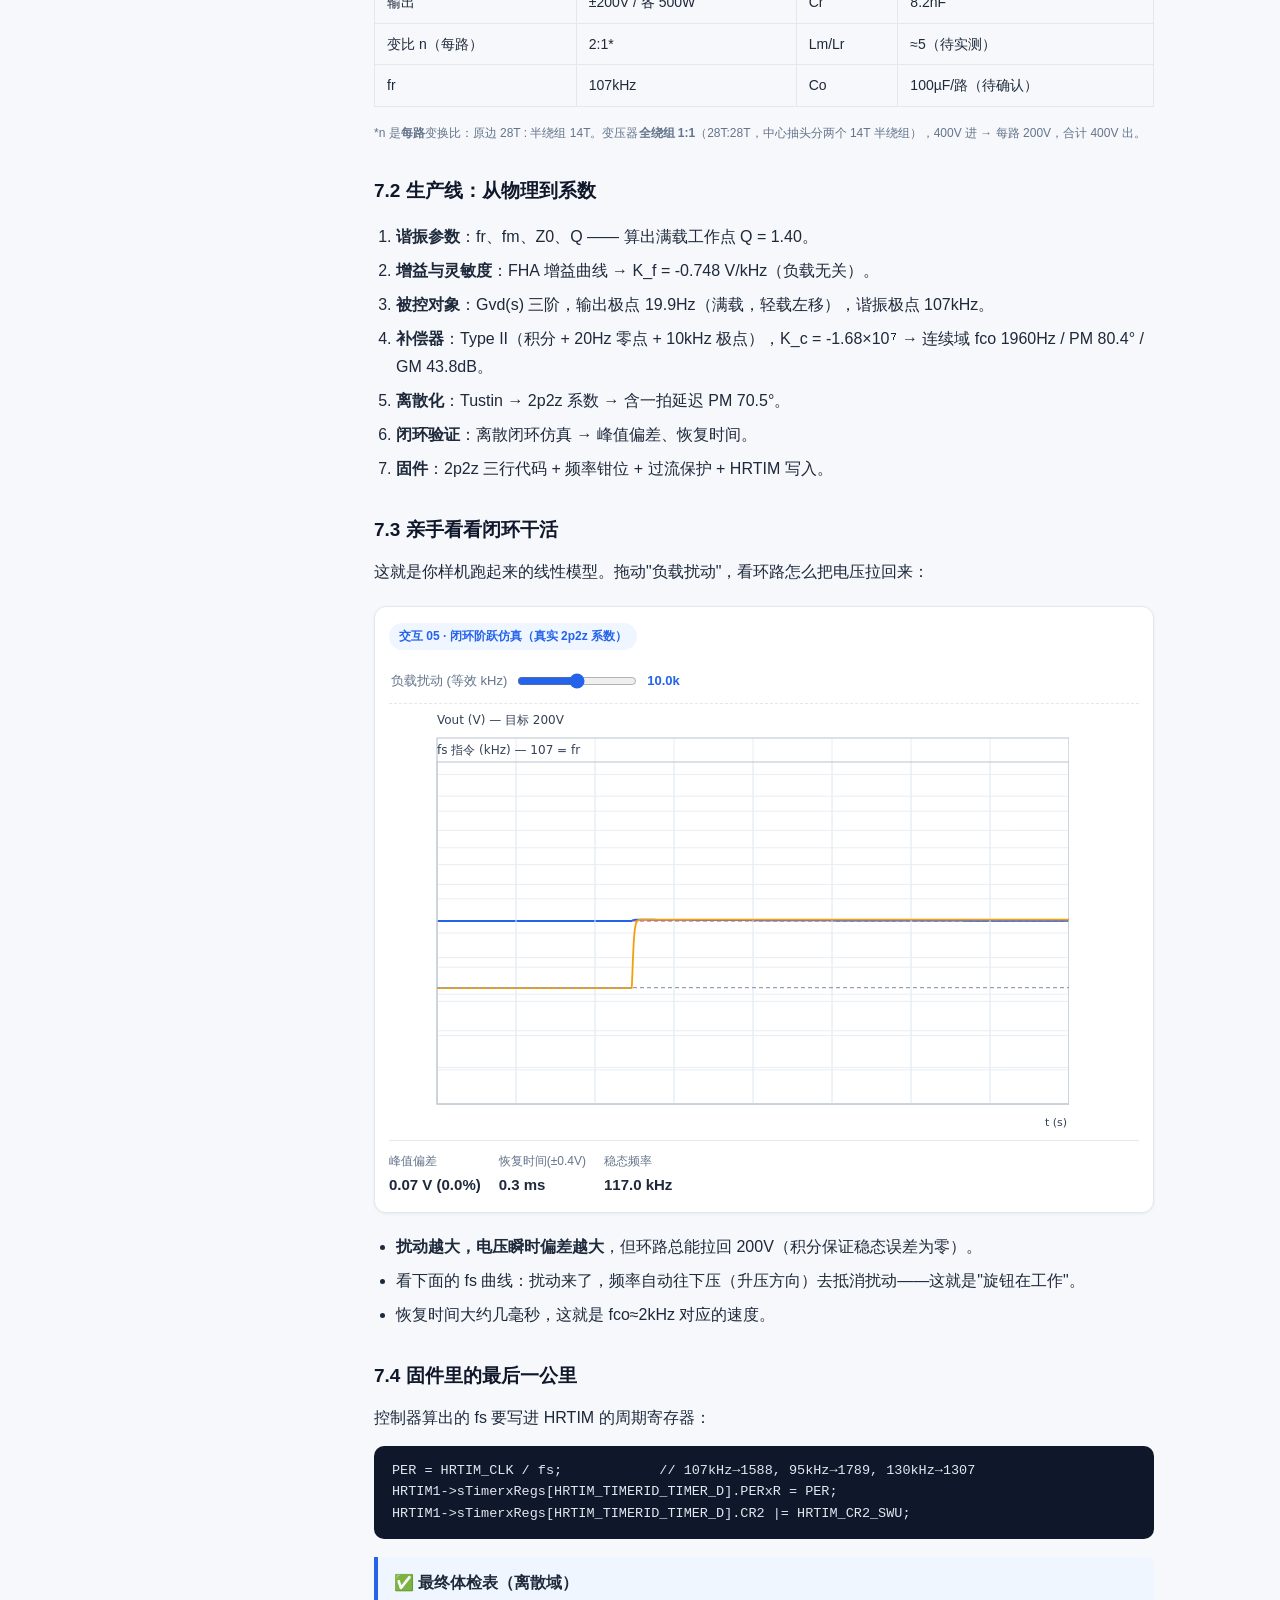
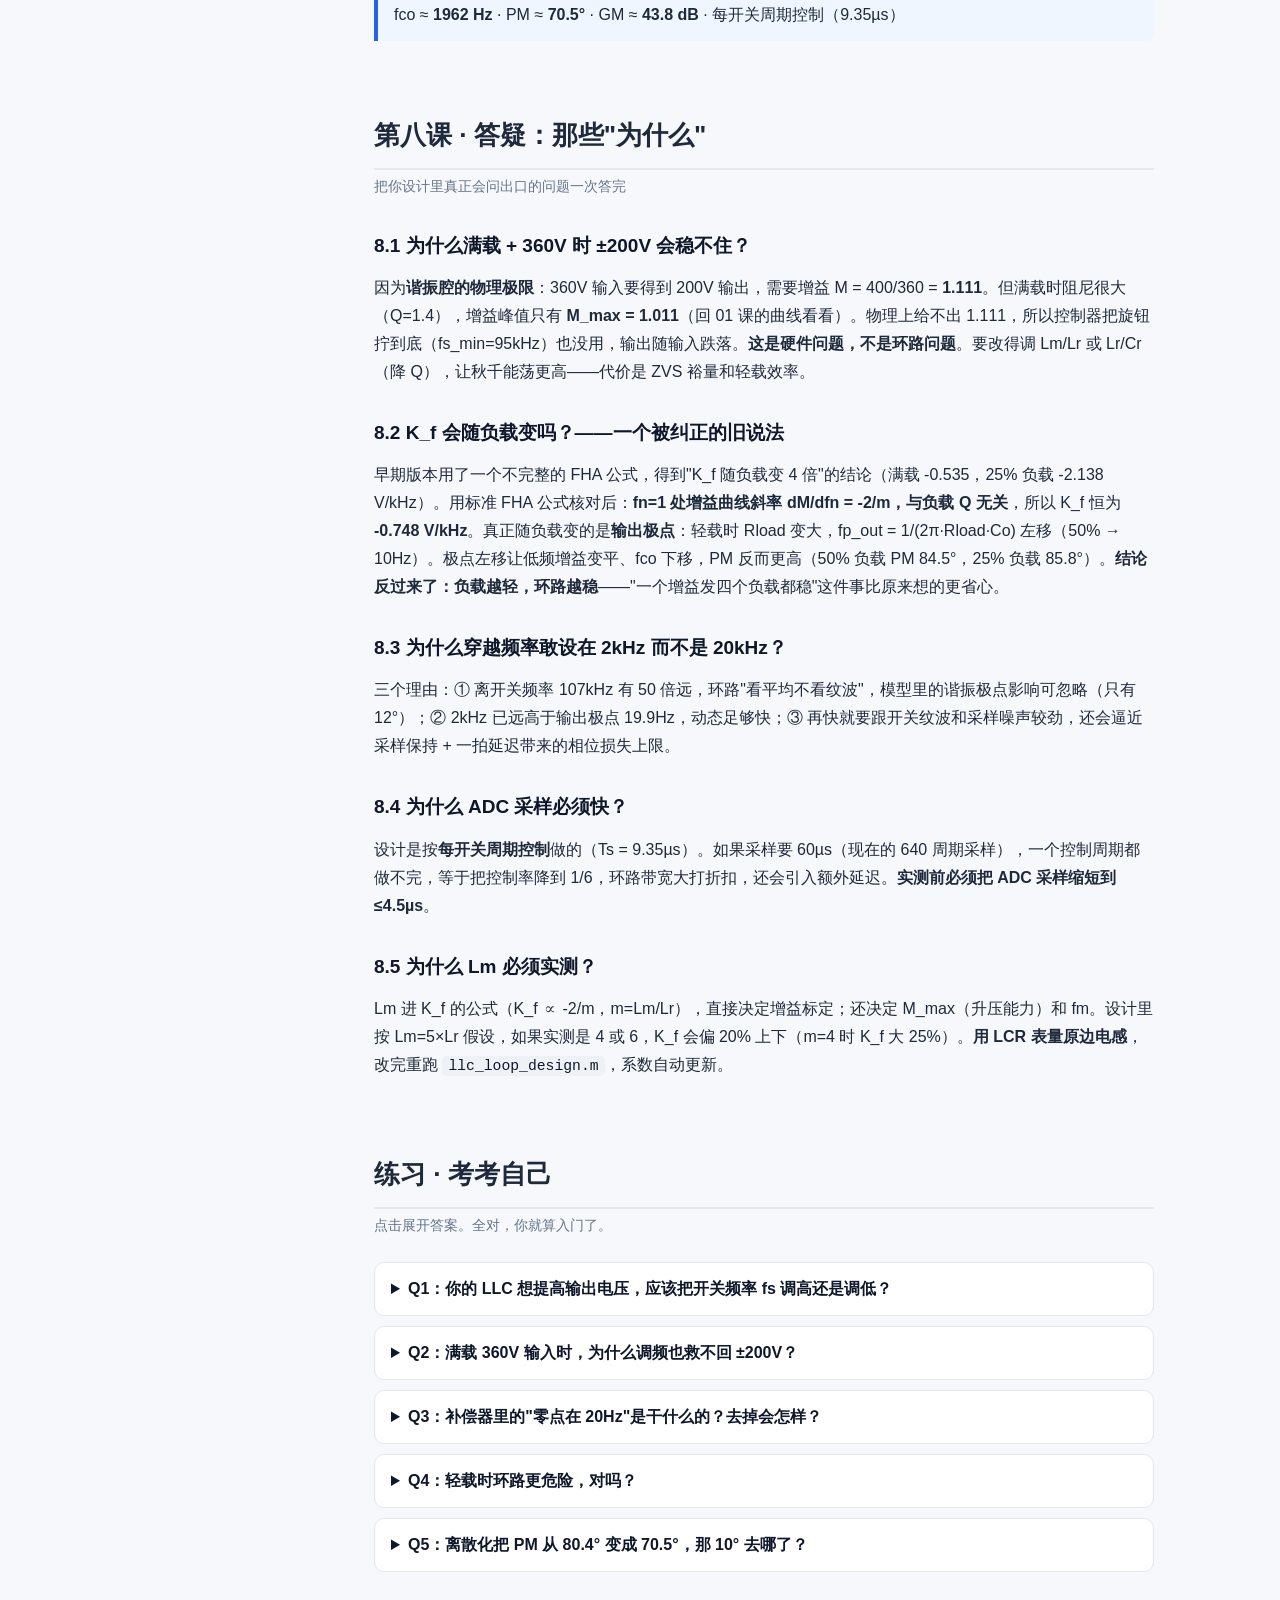
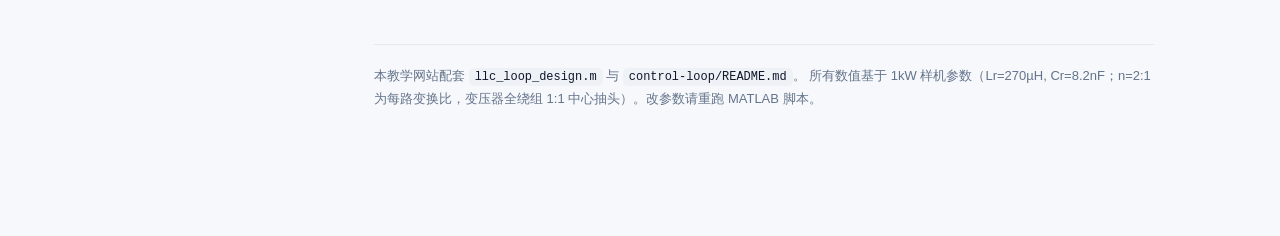
==== commit 12643c1e: "1kW样机: 闭环固件落地 — llc_ctrl(2p2z+软启动+过流) + 采样时序修复 + 低压缩尺测试方案 - 固件: 新增 llc_ctrl.{c,h} 数字电压环(2p2z TypeII," ====
--- a/llc-resonant-converter/1kw-prototype/control-loop/tutorial/index.html
+++ b/llc-resonant-converter/1kw-prototype/control-loop/tutorial/index.html
@@ -258,7 +258,7 @@
       <p><code class="inline">x1, x2</code> 存的是历史误差与输出的加权记忆——它们让"积分"存在（这就是上一课那个积分在数字世界的落地）。<strong>clamp</strong> 是硬限制：95–130kHz，防止频率出界，也防止积分越积越大（抗饱和）。</p>
 
       <h3>6.3 系数怎么来</h3>
-      <p>这套系数（b0…a2）不是你手算的，是 <code class="inline">llc_loop_design.m</code> 自动算出来的：设计 C(s) → Tustin 离散 → 提取系数 → 写进 <code class="inline">llc_controller.h</code>。你要改的是参数（Lm、Co），不是系数。</p>
+      <p>这套系数（b0…a2）不是你手算的，是 <code class="inline">llc_loop_design.m</code> 自动算出来的：设计 C(s) → Tustin 离散 → 提取系数 → 写进 <code class="inline">llc_ctrl.h</code>。你要改的是参数（Lm、Co），不是系数。</p>
       <pre><code>#define LC_B0  -30456.16f
 #define LC_B1  -35.76f
 #define LC_B2  30420.40f
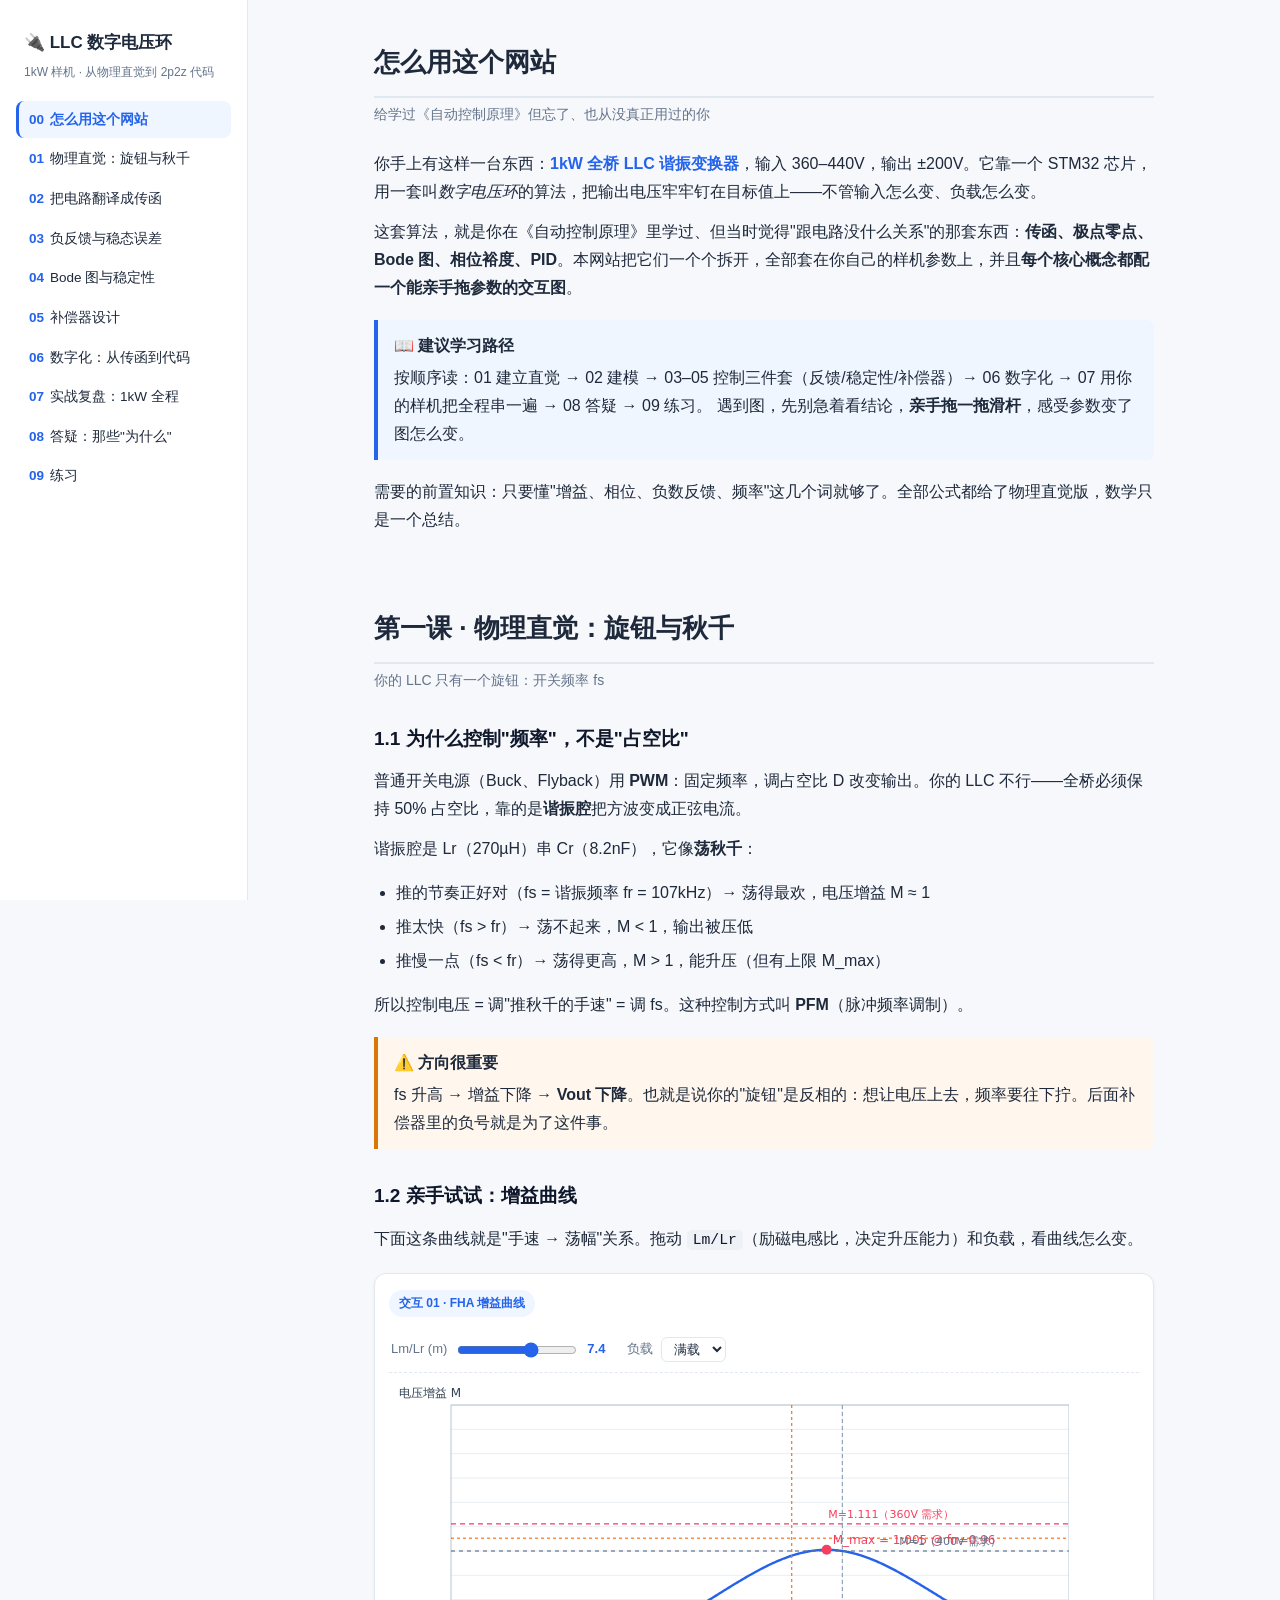
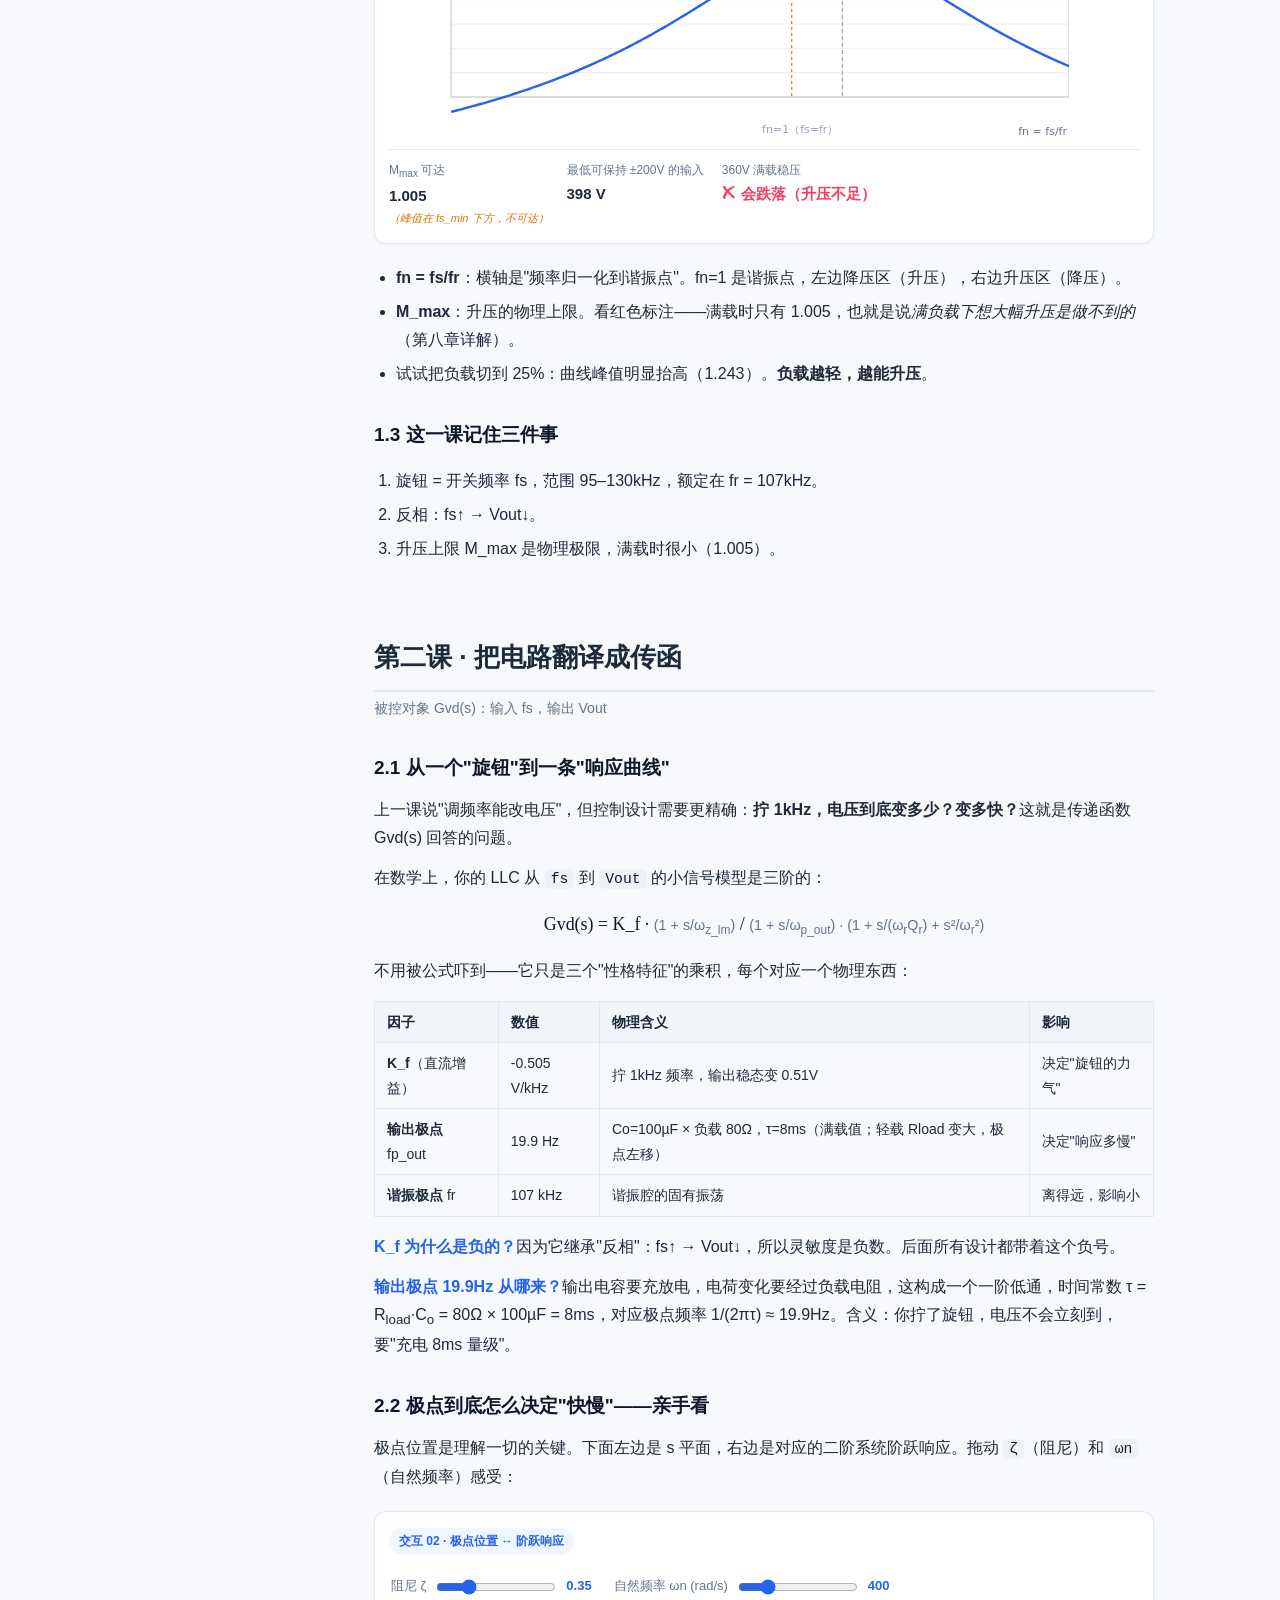
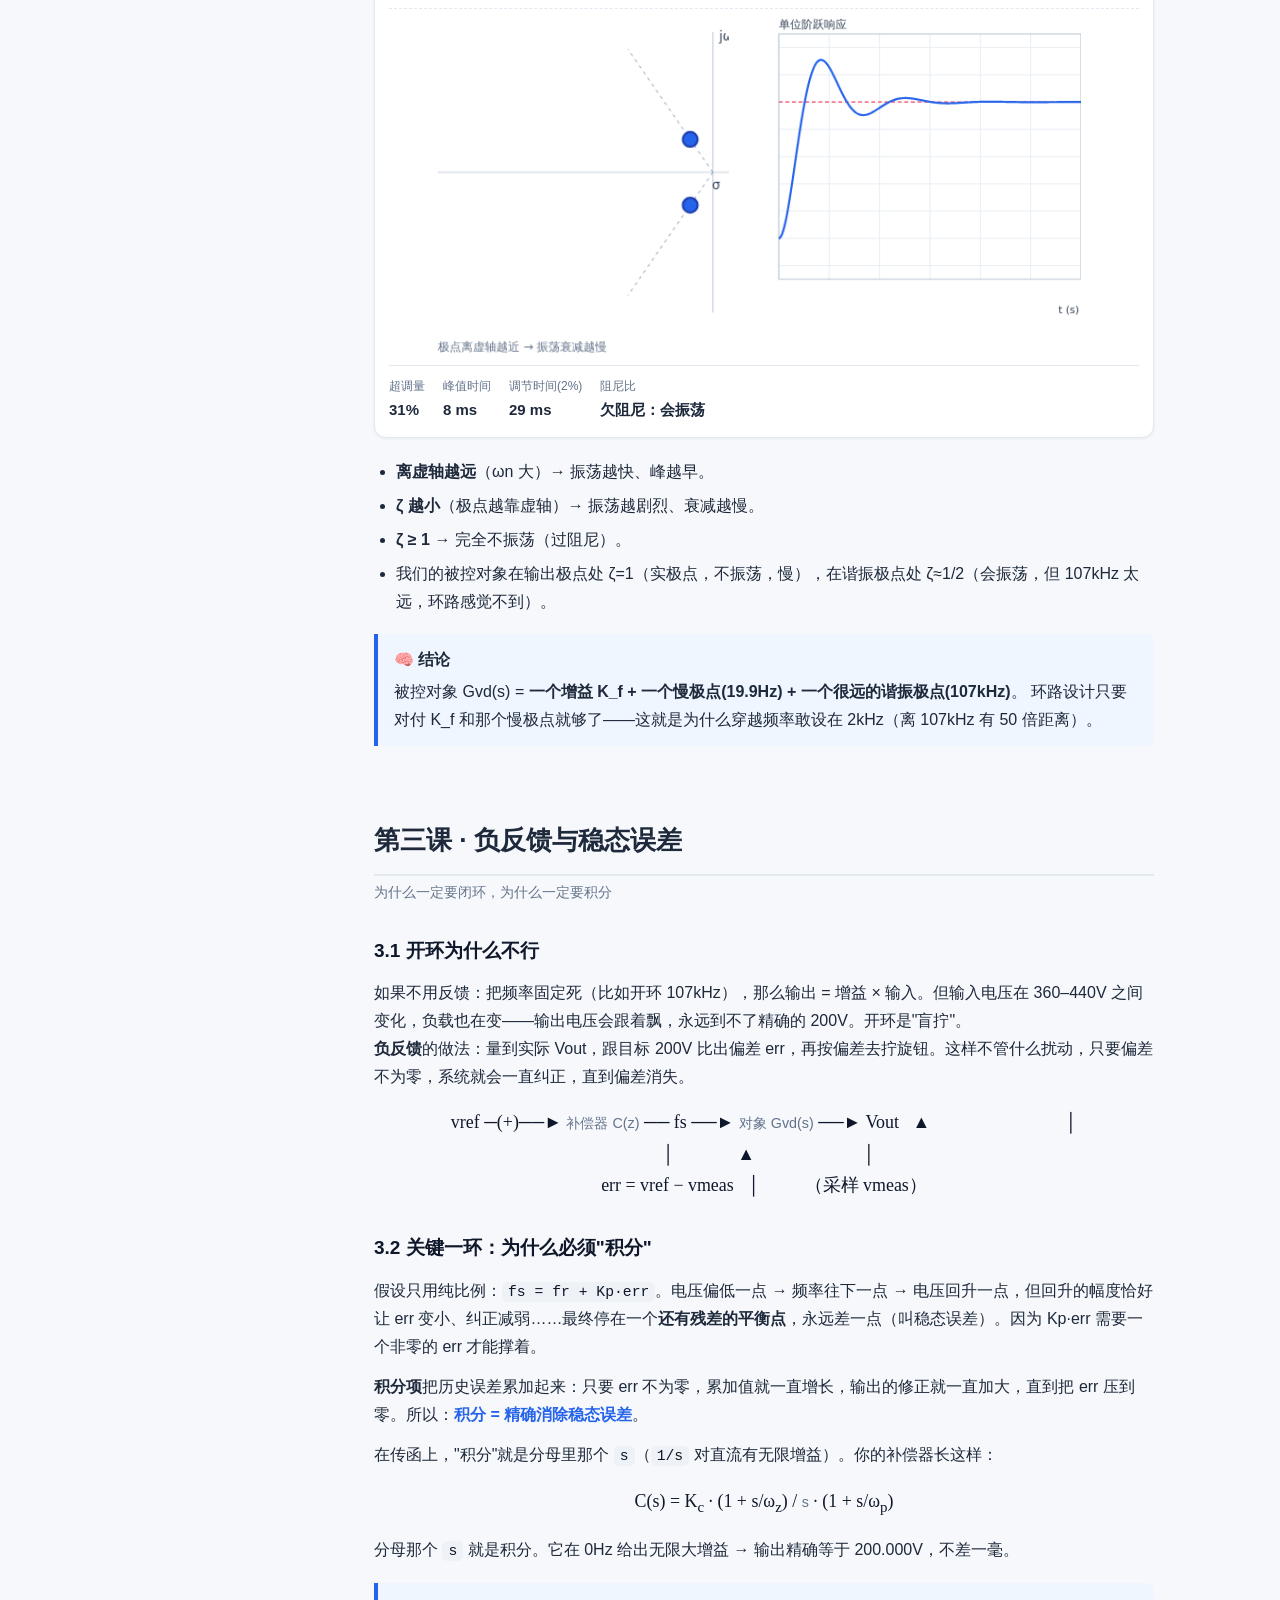
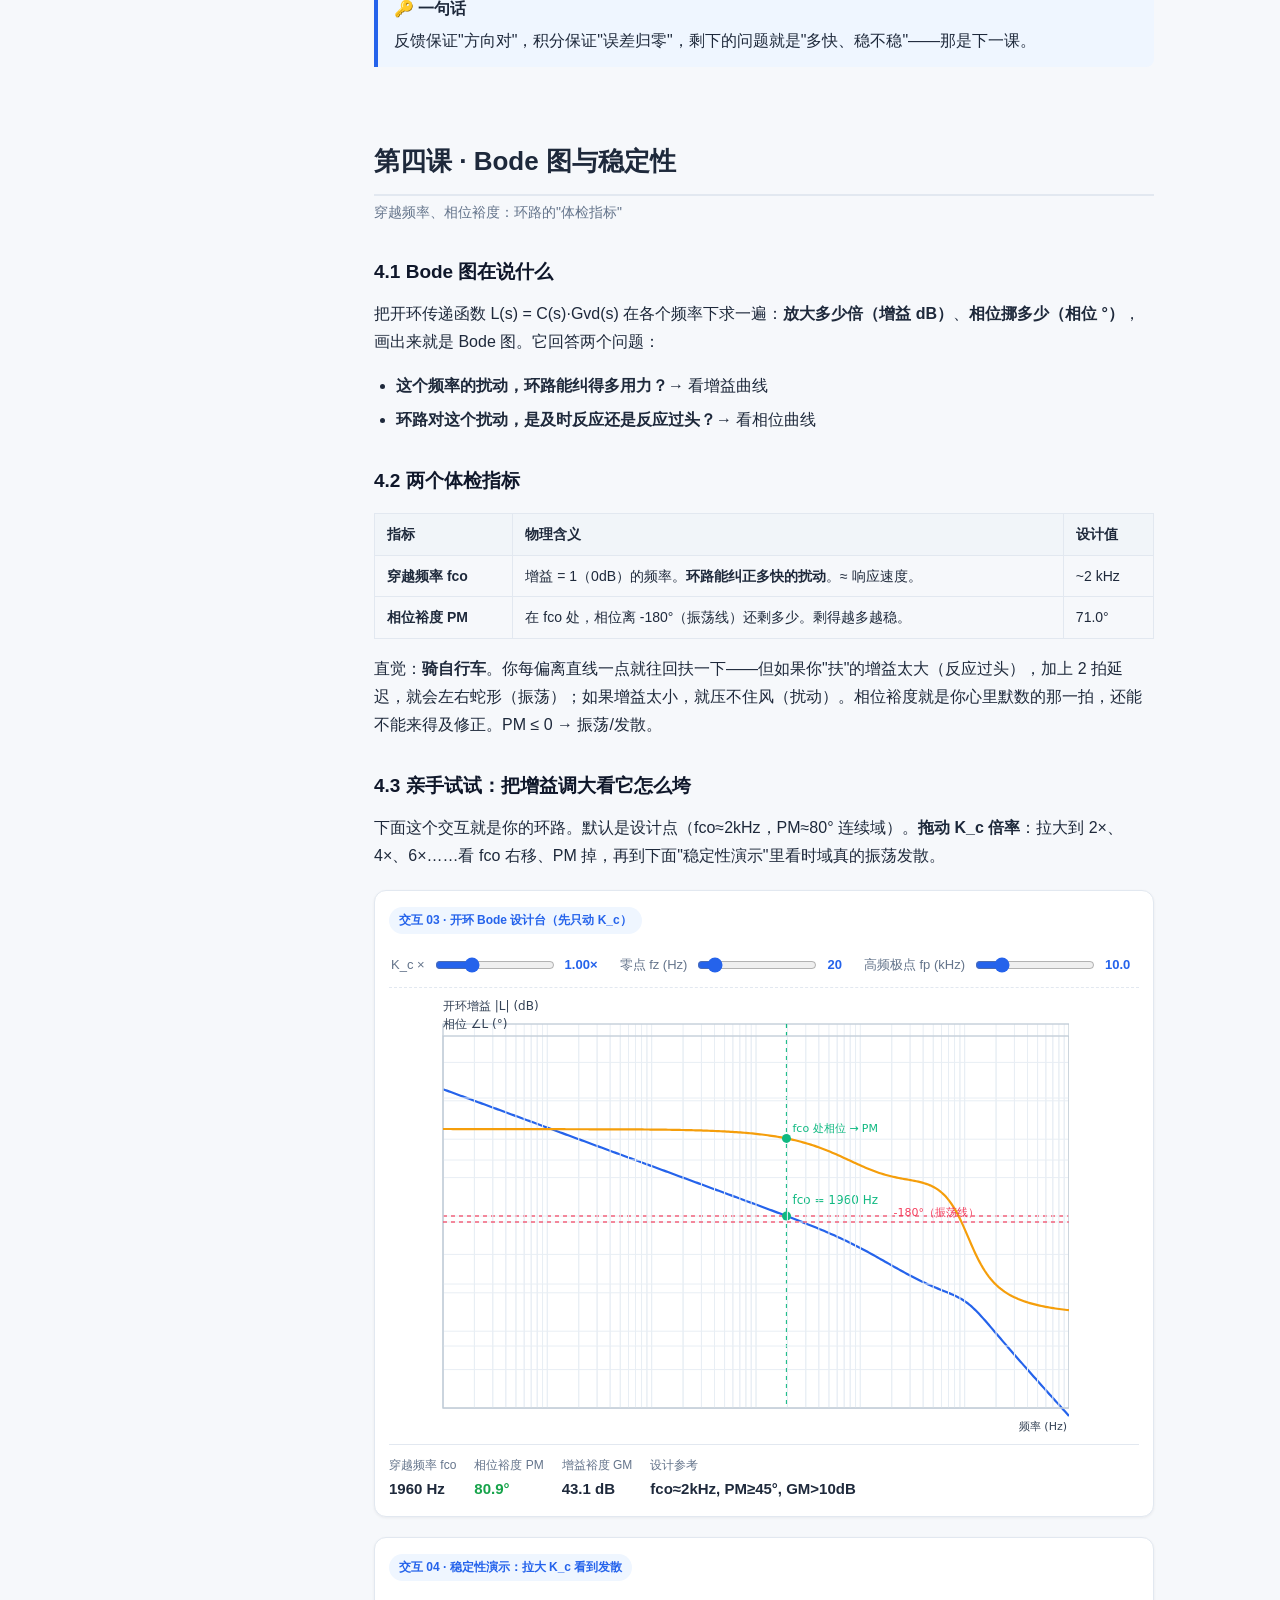
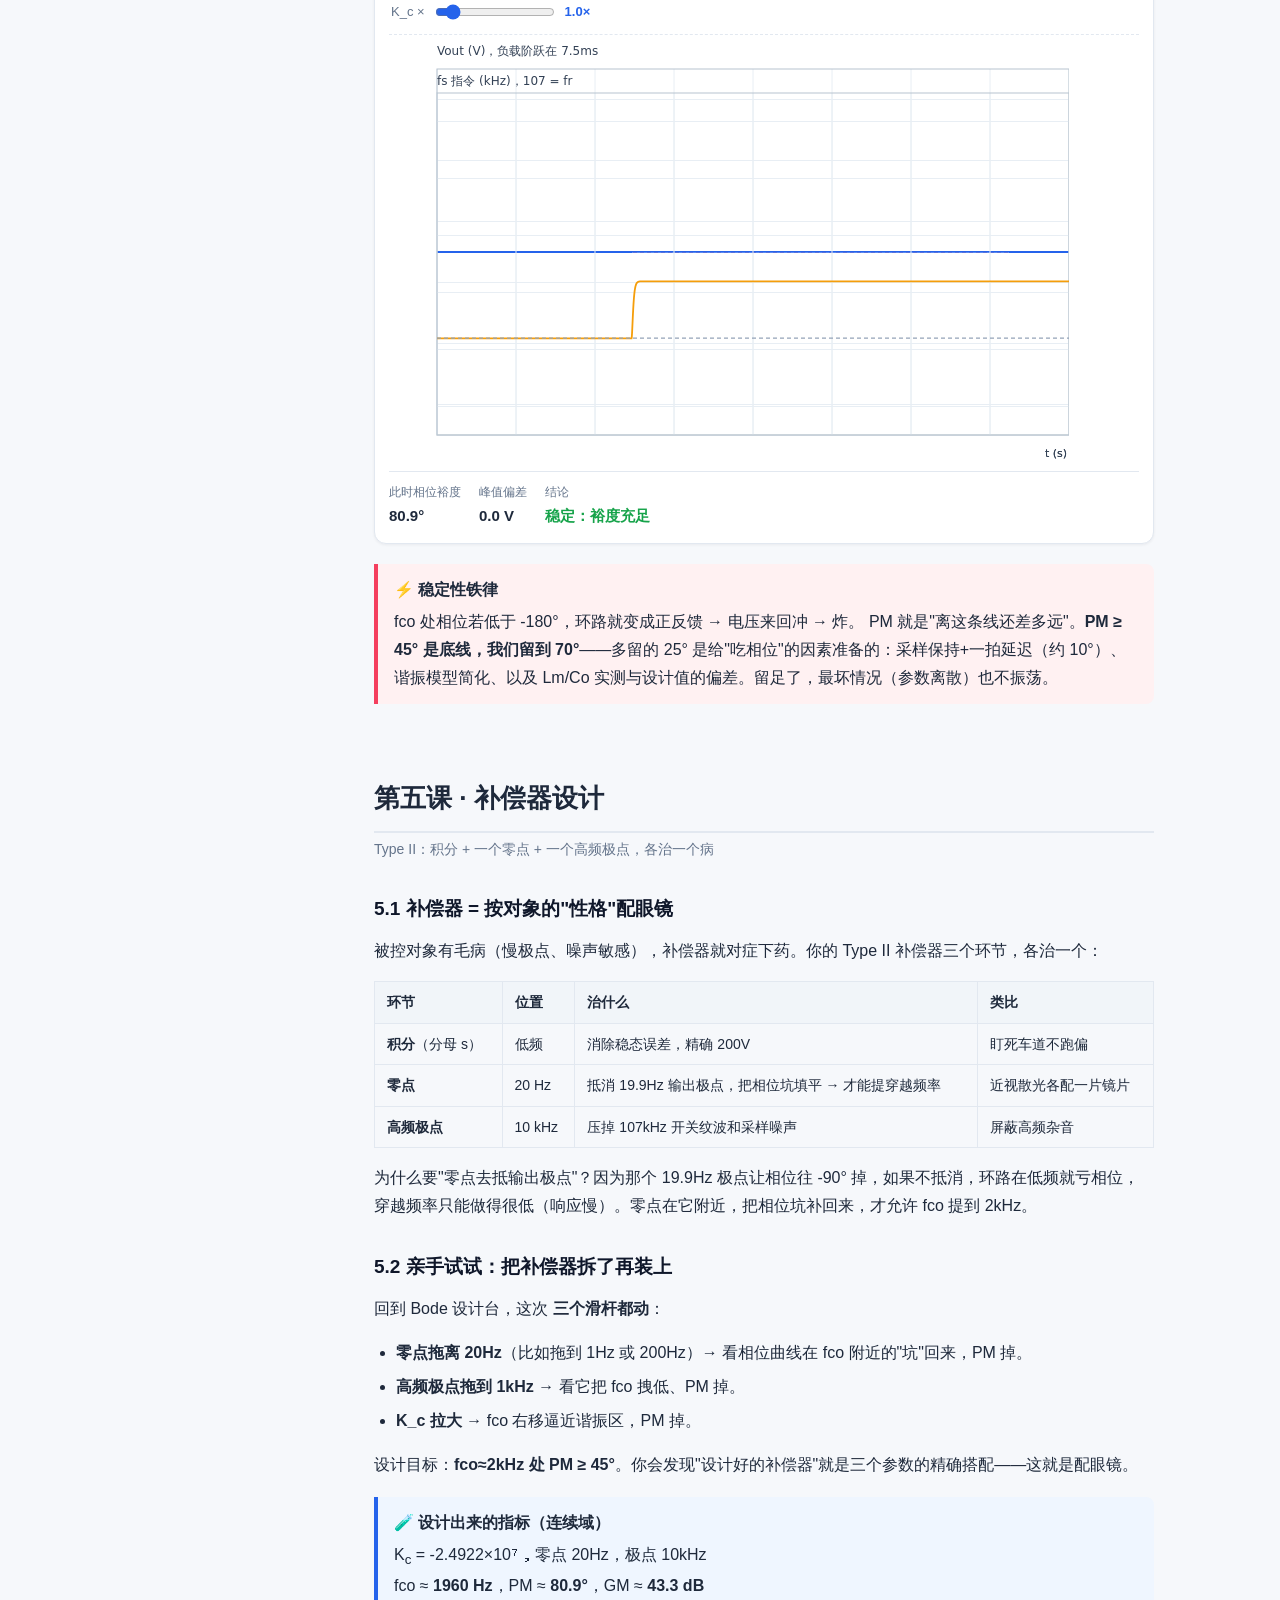
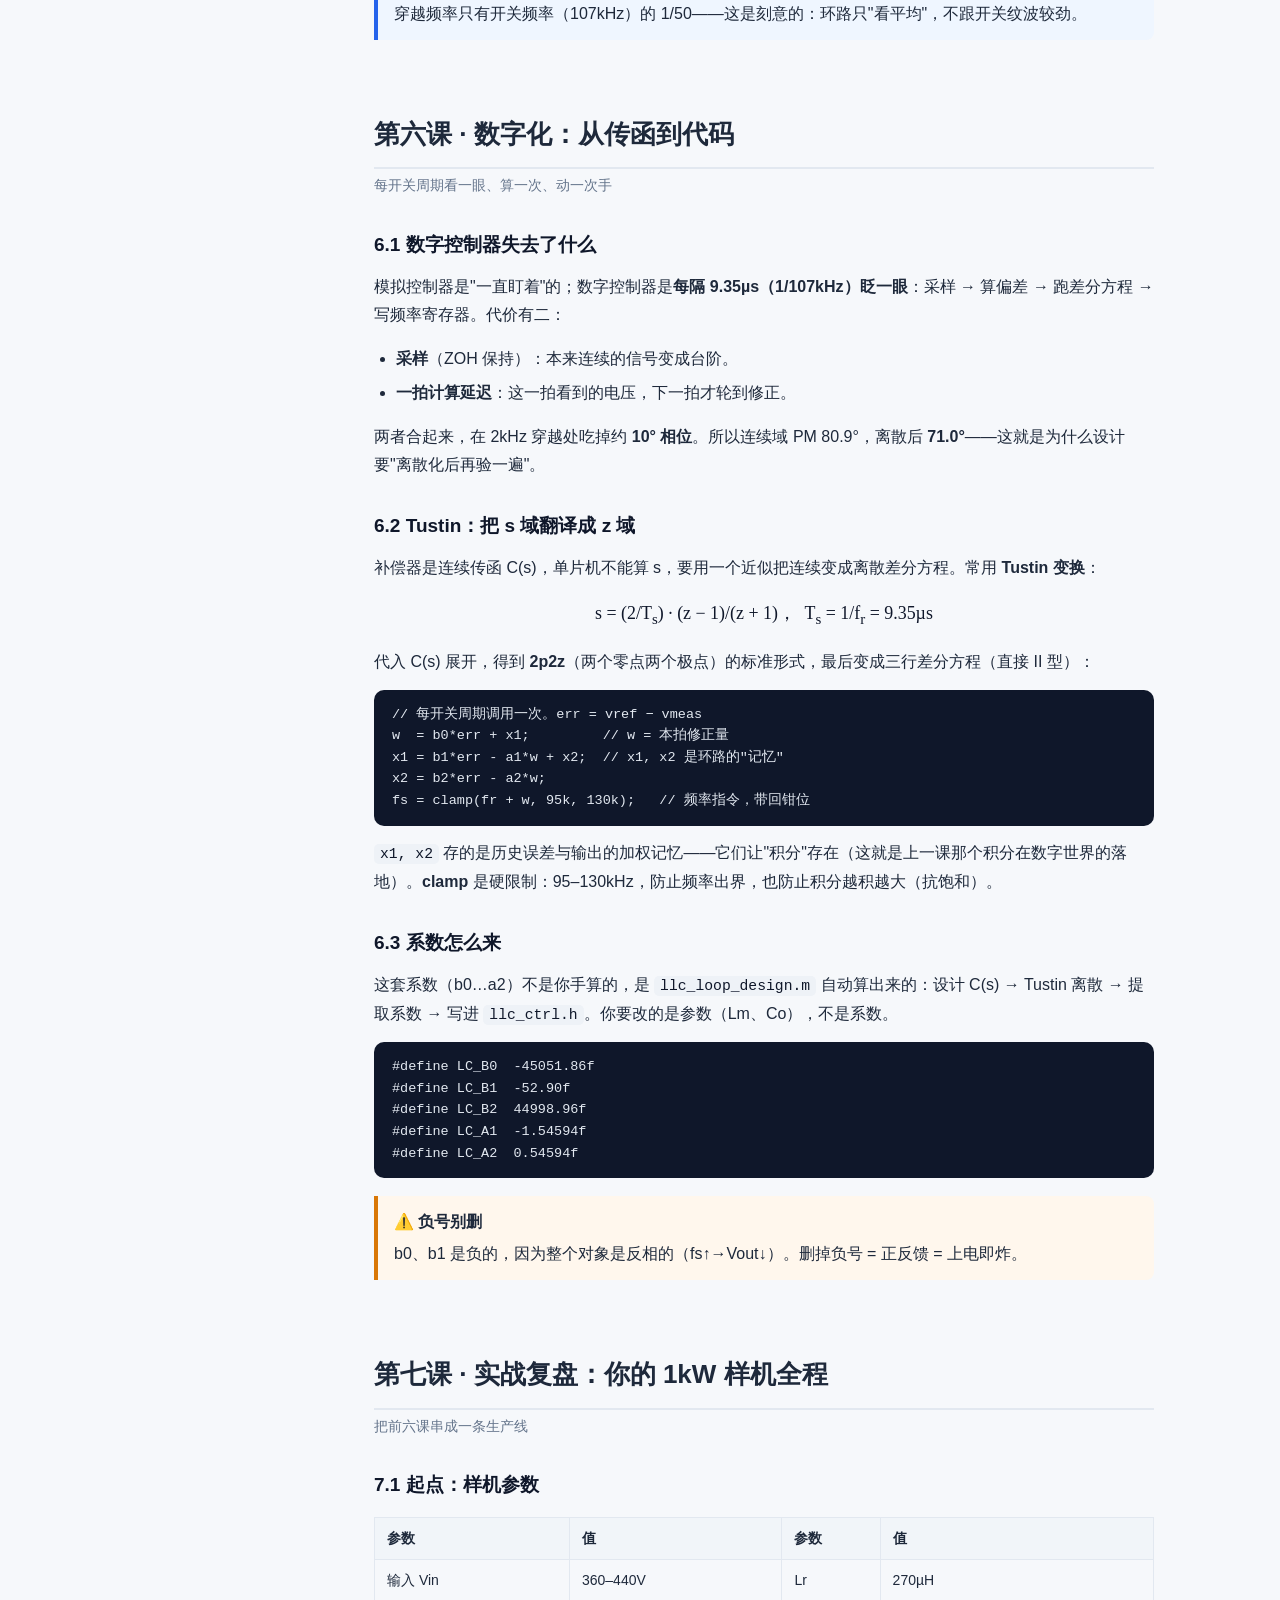
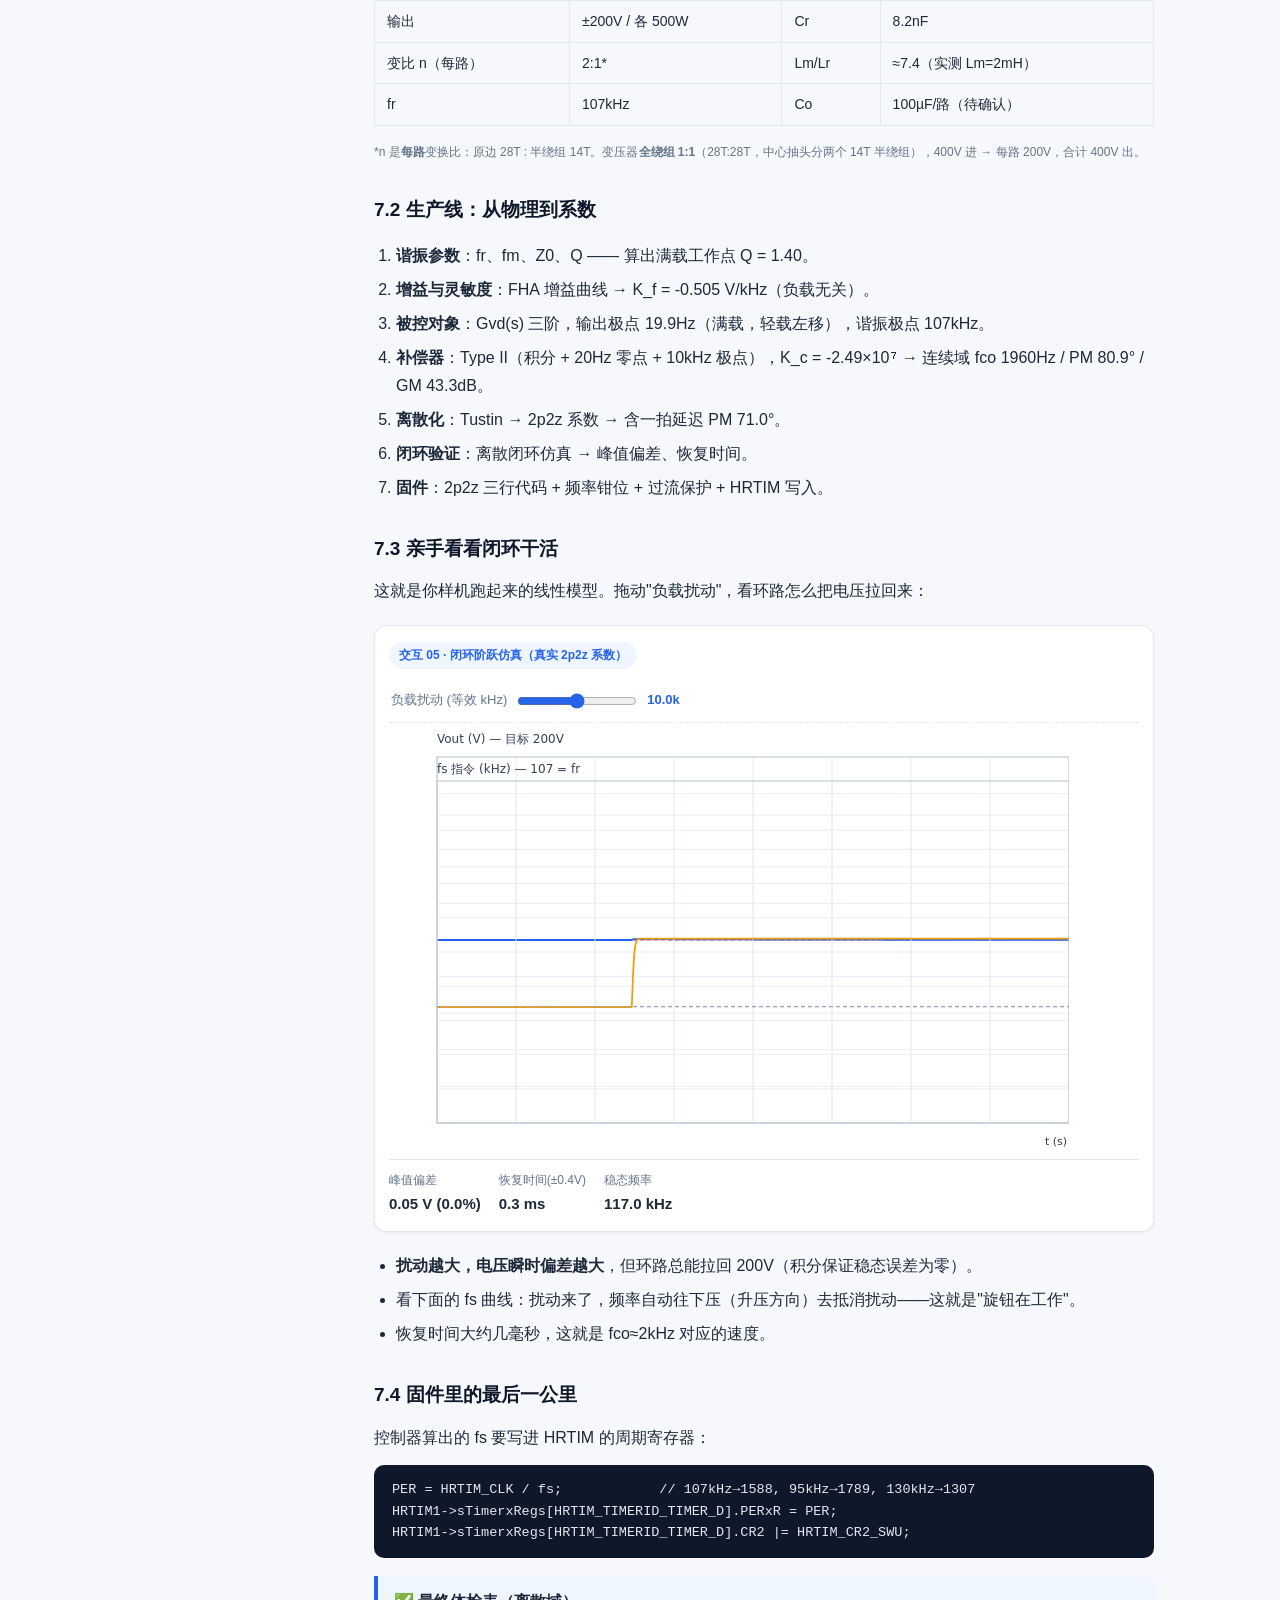
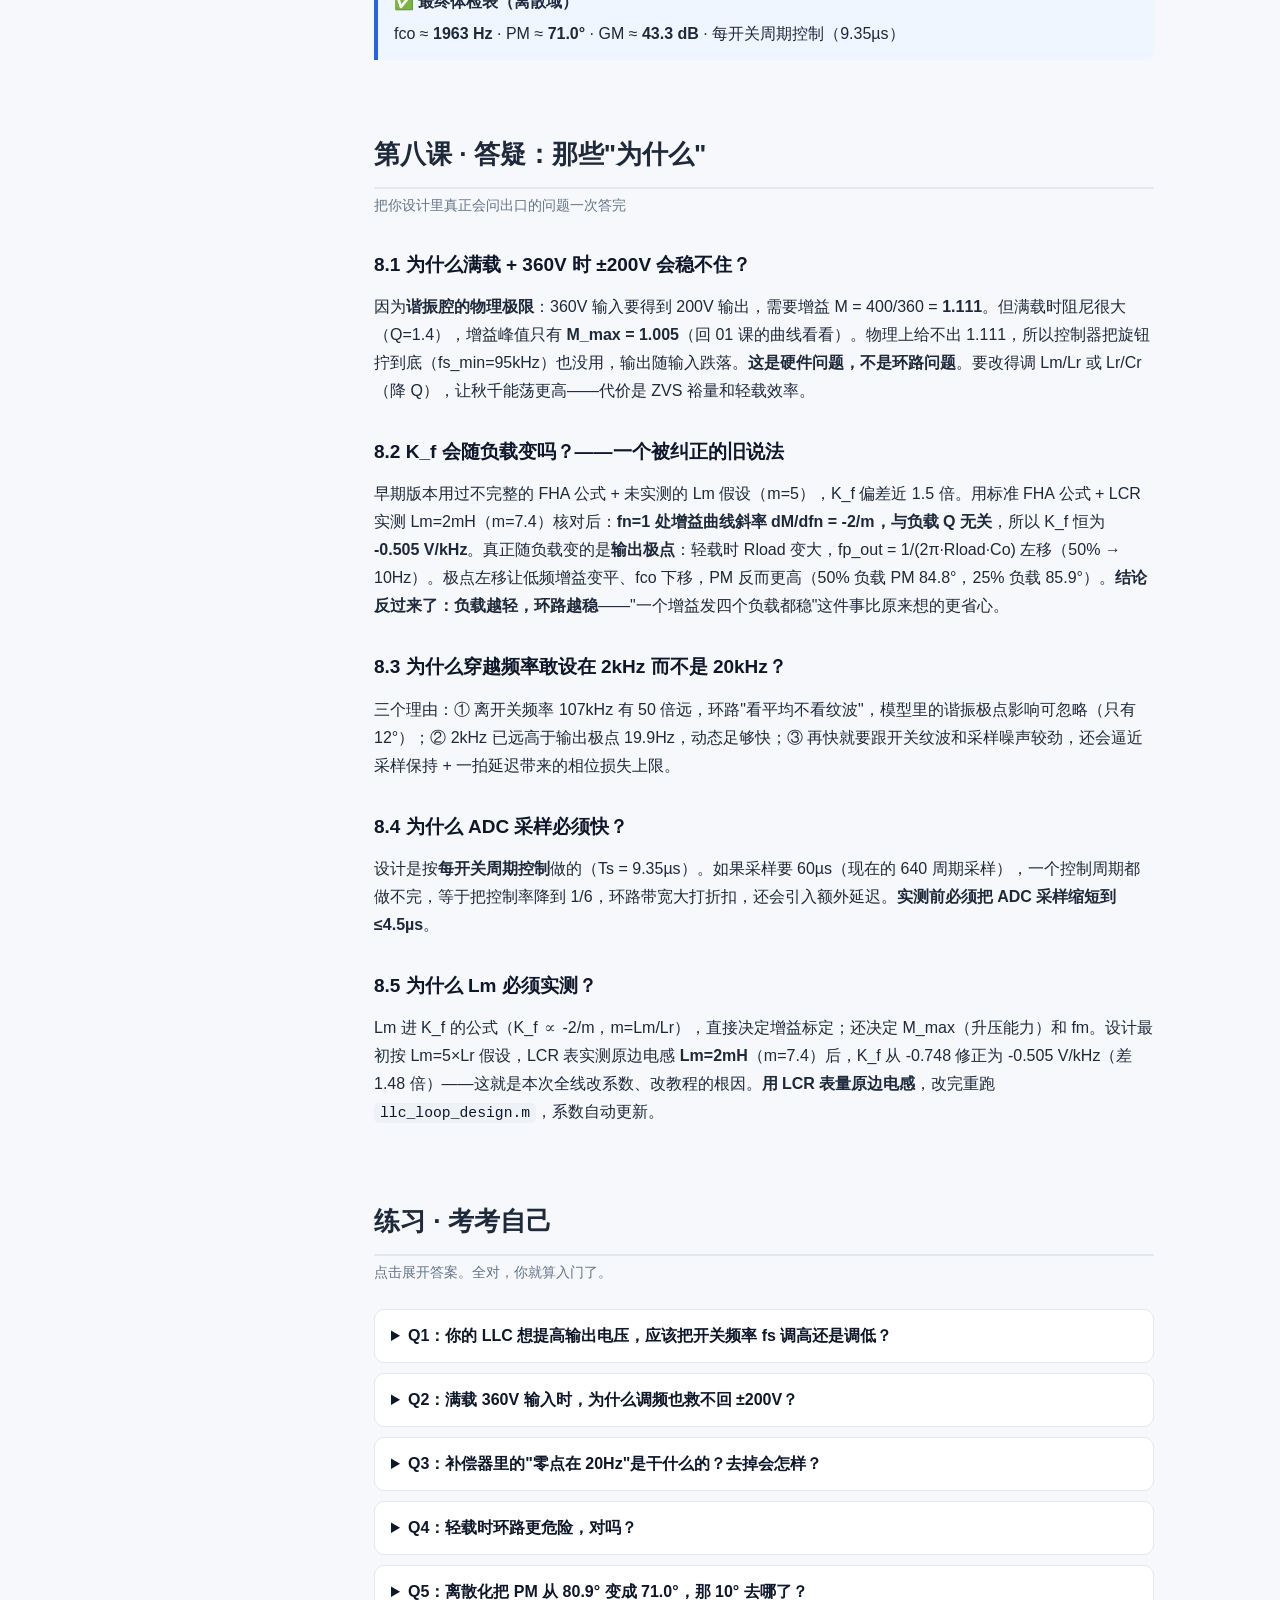
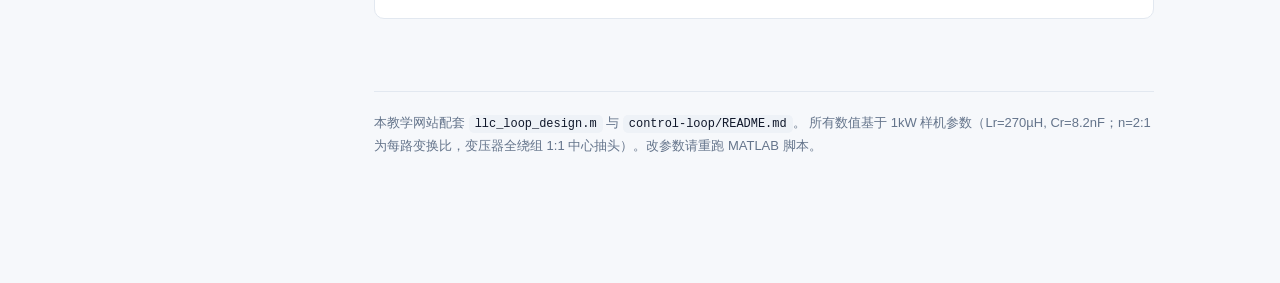
==== commit 1a58b14a: "1kW: 修正 m=Lm/Lr=7.4 环路设计；60V 改腔换 方案A MATLAB（核心修正）： - llc_loop_design.m: Lm_ratio 5.0->7.4（LCR 实测原边 L" ====
--- a/llc-resonant-converter/1kw-prototype/control-loop/tutorial/index.html
+++ b/llc-resonant-converter/1kw-prototype/control-loop/tutorial/index.html
@@ -73,7 +73,7 @@
 
       <ul>
         <li><strong>fn = fs/fr</strong>：横轴是"频率归一化到谐振点"。fn=1 是谐振点，左边降压区（升压），右边升压区（降压）。</li>
-        <li><strong>M_max</strong>：升压的物理上限。看红色标注——满载时只有 1.011，也就是说<em>满负载下想大幅升压是做不到的</em>（第八章详解）。</li>
+        <li><strong>M_max</strong>：升压的物理上限。看红色标注——满载时只有 1.005，也就是说<em>满负载下想大幅升压是做不到的</em>（第八章详解）。</li>
         <li>试试把负载切到 25%：曲线峰值明显抬高（1.243）。<strong>负载越轻，越能升压</strong>。</li>
       </ul>
 
@@ -81,7 +81,7 @@
       <ol>
         <li>旋钮 = 开关频率 fs，范围 95–130kHz，额定在 fr = 107kHz。</li>
         <li>反相：fs↑ → Vout↓。</li>
-        <li>升压上限 M_max 是物理极限，满载时很小（1.011）。</li>
+        <li>升压上限 M_max 是物理极限，满载时很小（1.005）。</li>
       </ol>
     </section>
 
@@ -100,7 +100,7 @@
 
       <table>
         <tr><th>因子</th><th>数值</th><th>物理含义</th><th>影响</th></tr>
-        <tr><td><b>K_f</b>（直流增益）</td><td class="num">-0.748 V/kHz</td><td>拧 1kHz 频率，输出稳态变 0.75V</td><td>决定"旋钮的力气"</td></tr>
+        <tr><td><b>K_f</b>（直流增益）</td><td class="num">-0.505 V/kHz</td><td>拧 1kHz 频率，输出稳态变 0.51V</td><td>决定"旋钮的力气"</td></tr>
         <tr><td><b>输出极点</b> fp_out</td><td class="num">19.9 Hz</td><td>Co=100µF × 负载 80Ω，τ=8ms（满载值；轻载 Rload 变大，极点左移）</td><td>决定"响应多慢"</td></tr>
         <tr><td><b>谐振极点</b> fr</td><td class="num">107 kHz</td><td>谐振腔的固有振荡</td><td>离得远，影响小</td></tr>
       </table>
@@ -176,7 +176,7 @@
       <table>
         <tr><th>指标</th><th>物理含义</th><th>设计值</th></tr>
         <tr><td><b>穿越频率 fco</b></td><td>增益 = 1（0dB）的频率。<strong>环路能纠正多快的扰动</strong>。≈ 响应速度。</td><td class="num">~2 kHz</td></tr>
-        <tr><td><b>相位裕度 PM</b></td><td>在 fco 处，相位离 -180°（振荡线）还剩多少。剩得越多越稳。</td><td class="num">70.5°</td></tr>
+        <tr><td><b>相位裕度 PM</b></td><td>在 fco 处，相位离 -180°（振荡线）还剩多少。剩得越多越稳。</td><td class="num">71.0°</td></tr>
       </table>
       <p>直觉：<strong>骑自行车</strong>。你每偏离直线一点就往回扶一下——但如果你"扶"的增益太大（反应过头），加上 2 拍延迟，就会左右蛇形（振荡）；如果增益太小，就压不住风（扰动）。相位裕度就是你心里默数的那一拍，还能不能来得及修正。PM ≤ 0 → 振荡/发散。</p>
 
@@ -224,8 +224,8 @@
 
       <div class="callout">
         <span class="t">🧪 设计出来的指标（连续域）</span>
-        K<sub>c</sub> = -1.6848×10⁷，零点 20Hz，极点 10kHz<br>
-        fco ≈ <strong>1960 Hz</strong>，PM ≈ <strong>80.4°</strong>，GM ≈ <strong>43.8 dB</strong><br>
+        K<sub>c</sub> = -2.4922×10⁷，零点 20Hz，极点 10kHz<br>
+        fco ≈ <strong>1960 Hz</strong>，PM ≈ <strong>80.9°</strong>，GM ≈ <strong>43.3 dB</strong><br>
         穿越频率只有开关频率（107kHz）的 1/50——这是刻意的：环路只"看平均"，不跟开关纹波较劲。
       </div>
     </section>
@@ -241,7 +241,7 @@
         <li><strong>采样</strong>（ZOH 保持）：本来连续的信号变成台阶。</li>
         <li><strong>一拍计算延迟</strong>：这一拍看到的电压，下一拍才轮到修正。</li>
       </ul>
-      <p>两者合起来，在 2kHz 穿越处吃掉约 <strong>10° 相位</strong>。所以连续域 PM 80.4°，离散后 <strong>70.5°</strong>——这就是为什么设计要"离散化后再验一遍"。</p>
+      <p>两者合起来，在 2kHz 穿越处吃掉约 <strong>10° 相位</strong>。所以连续域 PM 80.9°，离散后 <strong>71.0°</strong>——这就是为什么设计要"离散化后再验一遍"。</p>
 
       <h3>6.2 Tustin：把 s 域翻译成 z 域</h3>
       <p>补偿器是连续传函 C(s)，单片机不能算 s，要用一个近似把连续变成离散差分方程。常用 <strong>Tustin 变换</strong>：</p>
@@ -259,9 +259,9 @@
 
       <h3>6.3 系数怎么来</h3>
       <p>这套系数（b0…a2）不是你手算的，是 <code class="inline">llc_loop_design.m</code> 自动算出来的：设计 C(s) → Tustin 离散 → 提取系数 → 写进 <code class="inline">llc_ctrl.h</code>。你要改的是参数（Lm、Co），不是系数。</p>
-      <pre><code>#define LC_B0  -30456.16f
-#define LC_B1  -35.76f
-#define LC_B2  30420.40f
+      <pre><code>#define LC_B0  -45051.86f
+#define LC_B1  -52.90f
+#define LC_B2  44998.96f
 #define LC_A1  -1.54594f
 #define LC_A2  0.54594f</code></pre>
       <div class="callout warn">
@@ -280,7 +280,7 @@
         <tr><th>参数</th><th>值</th><th>参数</th><th>值</th></tr>
         <tr><td>输入 Vin</td><td class="num">360–440V</td><td>Lr</td><td class="num">270µH</td></tr>
         <tr><td>输出</td><td class="num">±200V / 各 500W</td><td>Cr</td><td class="num">8.2nF</td></tr>
-        <tr><td>变比 n（每路）</td><td class="num">2:1*</td><td>Lm/Lr</td><td class="num">≈5（待实测）</td></tr>
+        <tr><td>变比 n（每路）</td><td class="num">2:1*</td><td>Lm/Lr</td><td class="num">≈7.4（实测 Lm=2mH）</td></tr>
         <tr><td>fr</td><td class="num">107kHz</td><td>Co</td><td class="num">100µF/路（待确认）</td></tr>
       </table>
       <p class="foot">*n 是<strong>每路</strong>变换比：原边 28T : 半绕组 14T。变压器<strong>全绕组 1:1</strong>（28T:28T，中心抽头分两个 14T 半绕组），400V 进 → 每路 200V，合计 400V 出。</p>
@@ -288,10 +288,10 @@
       <h3>7.2 生产线：从物理到系数</h3>
       <ol>
         <li><strong>谐振参数</strong>：fr、fm、Z0、Q —— 算出满载工作点 Q = 1.40。</li>
-        <li><strong>增益与灵敏度</strong>：FHA 增益曲线 → K_f = -0.748 V/kHz（负载无关）。</li>
+        <li><strong>增益与灵敏度</strong>：FHA 增益曲线 → K_f = -0.505 V/kHz（负载无关）。</li>
         <li><strong>被控对象</strong>：Gvd(s) 三阶，输出极点 19.9Hz（满载，轻载左移），谐振极点 107kHz。</li>
-        <li><strong>补偿器</strong>：Type II（积分 + 20Hz 零点 + 10kHz 极点），K_c = -1.68×10⁷ → 连续域 fco 1960Hz / PM 80.4° / GM 43.8dB。</li>
-        <li><strong>离散化</strong>：Tustin → 2p2z 系数 → 含一拍延迟 PM 70.5°。</li>
+        <li><strong>补偿器</strong>：Type II（积分 + 20Hz 零点 + 10kHz 极点），K_c = -2.49×10⁷ → 连续域 fco 1960Hz / PM 80.9° / GM 43.3dB。</li>
+        <li><strong>离散化</strong>：Tustin → 2p2z 系数 → 含一拍延迟 PM 71.0°。</li>
         <li><strong>闭环验证</strong>：离散闭环仿真 → 峰值偏差、恢复时间。</li>
         <li><strong>固件</strong>：2p2z 三行代码 + 频率钳位 + 过流保护 + HRTIM 写入。</li>
       </ol>
@@ -316,7 +316,7 @@
 </code></pre>
       <div class="callout">
         <span class="t">✅ 最终体检表（离散域）</span>
-        fco ≈ <strong>1962 Hz</strong> · PM ≈ <strong>70.5°</strong> · GM ≈ <strong>43.8 dB</strong> · 每开关周期控制（9.35µs）
+        fco ≈ <strong>1963 Hz</strong> · PM ≈ <strong>71.0°</strong> · GM ≈ <strong>43.3 dB</strong> · 每开关周期控制（9.35µs）
       </div>
     </section>
 
@@ -326,10 +326,10 @@
       <p class="ch-sub">把你设计里真正会问出口的问题一次答完</p>
 
       <h3>8.1 为什么满载 + 360V 时 ±200V 会稳不住？</h3>
-      <p>因为<strong>谐振腔的物理极限</strong>：360V 输入要得到 200V 输出，需要增益 M = 400/360 = <strong>1.111</strong>。但满载时阻尼很大（Q=1.4），增益峰值只有 <strong>M_max = 1.011</strong>（回 01 课的曲线看看）。物理上给不出 1.111，所以控制器把旋钮拧到底（fs_min=95kHz）也没用，输出随输入跌落。<strong>这是硬件问题，不是环路问题</strong>。要改得调 Lm/Lr 或 Lr/Cr（降 Q），让秋千能荡更高——代价是 ZVS 裕量和轻载效率。</p>
+      <p>因为<strong>谐振腔的物理极限</strong>：360V 输入要得到 200V 输出，需要增益 M = 400/360 = <strong>1.111</strong>。但满载时阻尼很大（Q=1.4），增益峰值只有 <strong>M_max = 1.005</strong>（回 01 课的曲线看看）。物理上给不出 1.111，所以控制器把旋钮拧到底（fs_min=95kHz）也没用，输出随输入跌落。<strong>这是硬件问题，不是环路问题</strong>。要改得调 Lm/Lr 或 Lr/Cr（降 Q），让秋千能荡更高——代价是 ZVS 裕量和轻载效率。</p>
 
       <h3>8.2 K_f 会随负载变吗？——一个被纠正的旧说法</h3>
-      <p>早期版本用了一个不完整的 FHA 公式，得到"K_f 随负载变 4 倍"的结论（满载 -0.535，25% 负载 -2.138 V/kHz）。用标准 FHA 公式核对后：<strong>fn=1 处增益曲线斜率 dM/dfn = -2/m，与负载 Q 无关</strong>，所以 K_f 恒为 <strong>-0.748 V/kHz</strong>。真正随负载变的是<strong>输出极点</strong>：轻载时 Rload 变大，fp_out = 1/(2π·Rload·Co) 左移（50% → 10Hz）。极点左移让低频增益变平、fco 下移，PM 反而更高（50% 负载 PM 84.5°，25% 负载 85.8°）。<strong>结论反过来了：负载越轻，环路越稳</strong>——"一个增益发四个负载都稳"这件事比原来想的更省心。</p>
+      <p>早期版本用过不完整的 FHA 公式 + 未实测的 Lm 假设（m=5），K_f 偏差近 1.5 倍。用标准 FHA 公式 + LCR 实测 Lm=2mH（m=7.4）核对后：<strong>fn=1 处增益曲线斜率 dM/dfn = -2/m，与负载 Q 无关</strong>，所以 K_f 恒为 <strong>-0.505 V/kHz</strong>。真正随负载变的是<strong>输出极点</strong>：轻载时 Rload 变大，fp_out = 1/(2π·Rload·Co) 左移（50% → 10Hz）。极点左移让低频增益变平、fco 下移，PM 反而更高（50% 负载 PM 84.8°，25% 负载 85.9°）。<strong>结论反过来了：负载越轻，环路越稳</strong>——"一个增益发四个负载都稳"这件事比原来想的更省心。</p>
 
       <h3>8.3 为什么穿越频率敢设在 2kHz 而不是 20kHz？</h3>
       <p>三个理由：① 离开关频率 107kHz 有 50 倍远，环路"看平均不看纹波"，模型里的谐振极点影响可忽略（只有 12°）；② 2kHz 已远高于输出极点 19.9Hz，动态足够快；③ 再快就要跟开关纹波和采样噪声较劲，还会逼近采样保持 + 一拍延迟带来的相位损失上限。</p>
@@ -338,7 +338,7 @@
       <p>设计是按<strong>每开关周期控制</strong>做的（Ts = 9.35µs）。如果采样要 60µs（现在的 640 周期采样），一个控制周期都做不完，等于把控制率降到 1/6，环路带宽大打折扣，还会引入额外延迟。<strong>实测前必须把 ADC 采样缩短到 ≤4.5µs</strong>。</p>
 
       <h3>8.5 为什么 Lm 必须实测？</h3>
-      <p>Lm 进 K_f 的公式（K_f ∝ -2/m，m=Lm/Lr），直接决定增益标定；还决定 M_max（升压能力）和 fm。设计里按 Lm=5×Lr 假设，如果实测是 4 或 6，K_f 会偏 20% 上下（m=4 时 K_f 大 25%）。<strong>用 LCR 表量原边电感</strong>，改完重跑 <code class="inline">llc_loop_design.m</code>，系数自动更新。</p>
+      <p>Lm 进 K_f 的公式（K_f ∝ -2/m，m=Lm/Lr），直接决定增益标定；还决定 M_max（升压能力）和 fm。设计最初按 Lm=5×Lr 假设，LCR 表实测原边电感 <strong>Lm=2mH</strong>（m=7.4）后，K_f 从 -0.748 修正为 -0.505 V/kHz（差 1.48 倍）——这就是本次全线改系数、改教程的根因。<strong>用 LCR 表量原边电感</strong>，改完重跑 <code class="inline">llc_loop_design.m</code>，系数自动更新。</p>
     </section>
 
     <!-- ================= 09 练习 ================= -->
@@ -354,7 +354,7 @@
 
       <details>
         <summary>Q2：满载 360V 输入时，为什么调频也救不回 ±200V？</summary>
-        <div class="ans">谐振腔增益有物理上限 M_max=1.011，而 360V 需要 1.111。</div>
+        <div class="ans">谐振腔增益有物理上限 M_max=1.005，而 360V 需要 1.111。</div>
         <div class="expl">控制器把频率压到 fs_min 就到底了（低于 fn≈0.95 增益反而回落），剩下的缺口是谐振腔给不出来的——这是硬件极限，要改 Lm/Lr 或 Lr/Cr。</div>
       </details>
 
@@ -367,11 +367,11 @@
       <details>
         <summary>Q4：轻载时环路更危险，对吗？</summary>
         <div class="ans">反了，轻载反而更稳。</div>
-        <div class="expl">K_f 与负载无关（-0.748 V/kHz）。轻载时输出极点左移，fco 下移、PM 上升（50% 负载 PM 84.5°，25% 负载 85.8°）。最坏工况是满载，所以设计按满载整定即可。</div>
-      </details>
-
-      <details>
-        <summary>Q5：离散化把 PM 从 80.4° 变成 70.5°，那 10° 去哪了？</summary>
+        <div class="expl">K_f 与负载无关（-0.505 V/kHz）。轻载时输出极点左移，fco 下移、PM 上升（50% 负载 PM 84.8°，25% 负载 85.9°）。最坏工况是满载，所以设计按满载整定即可。</div>
+      </details>
+
+      <details>
+        <summary>Q5：离散化把 PM 从 80.9° 变成 71.0°，那 10° 去哪了？</summary>
         <div class="ans">采样保持 + 一拍计算延迟。</div>
         <div class="expl">数字控制器每 9.35µs 才看一次、下一拍才动手，在 2kHz 穿越处大约损失 10°。这就是"离散后要重验一遍裕度"的原因。</div>
       </details>
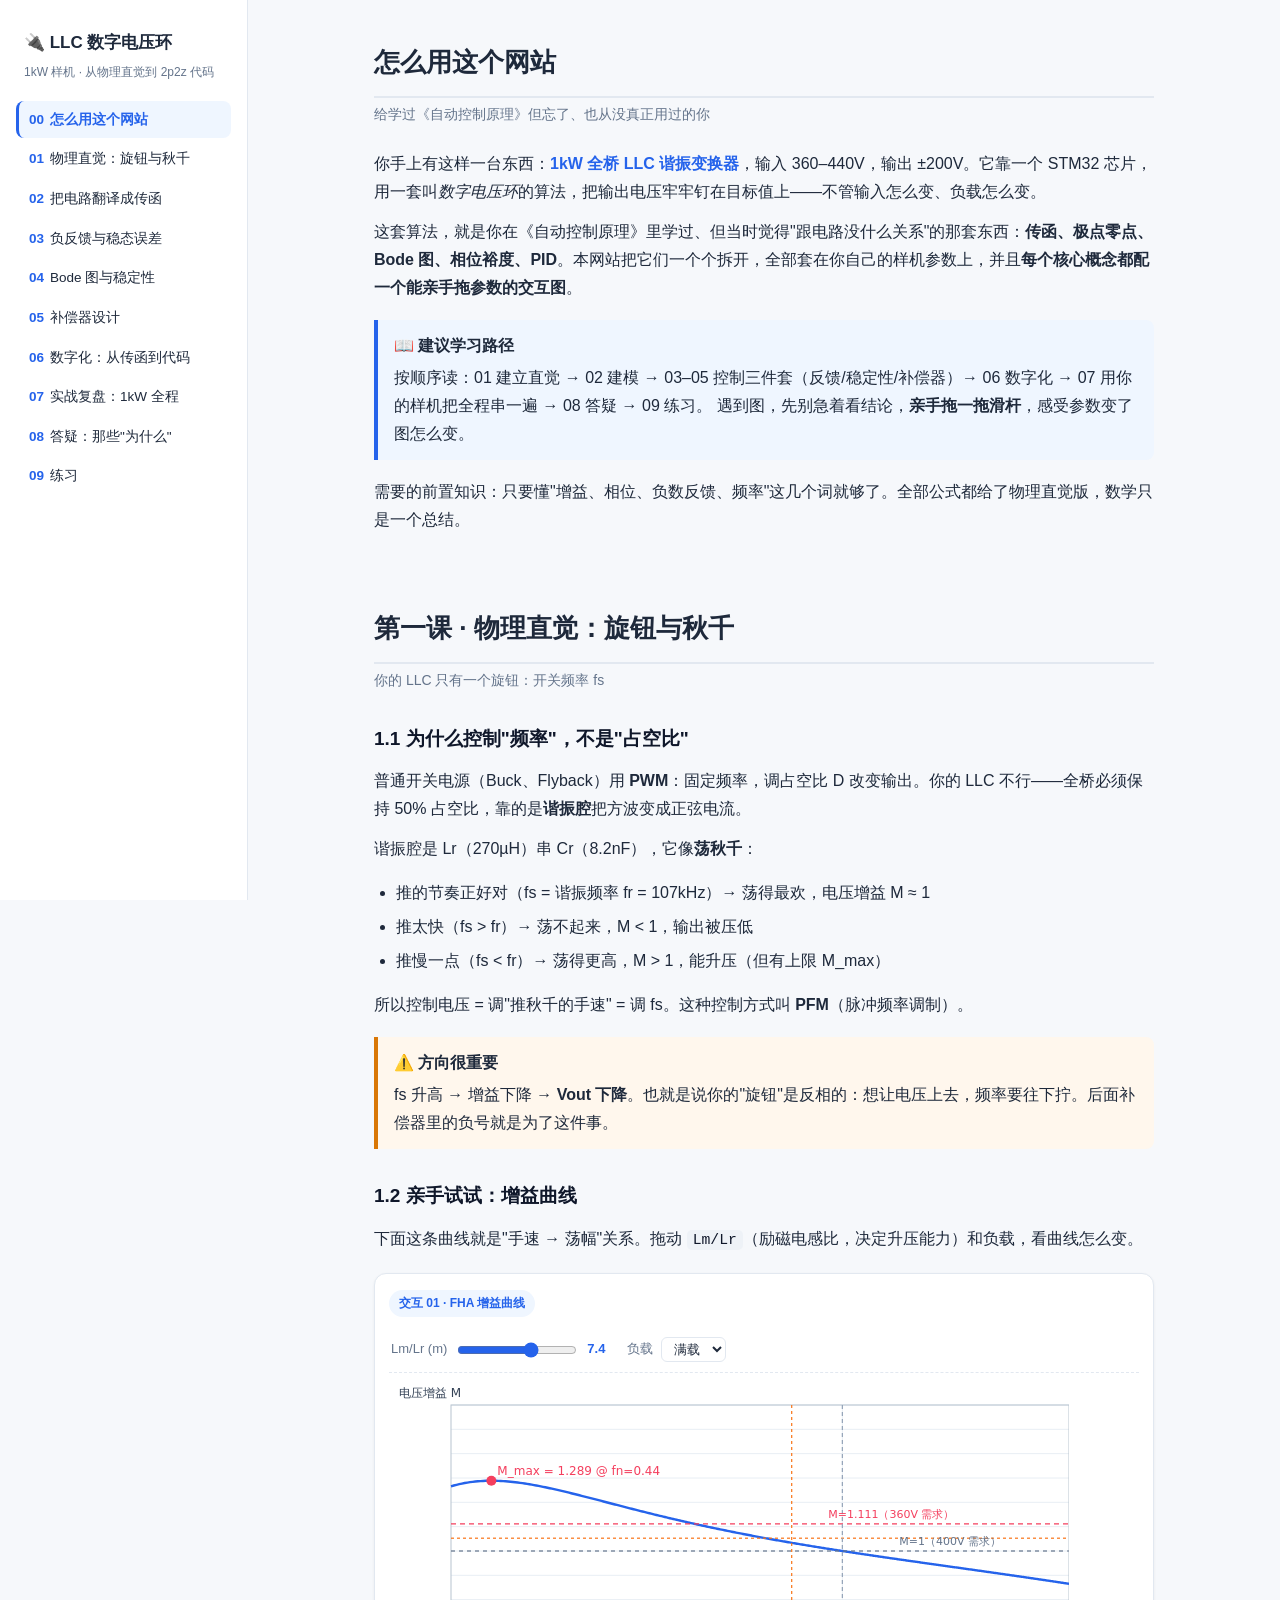
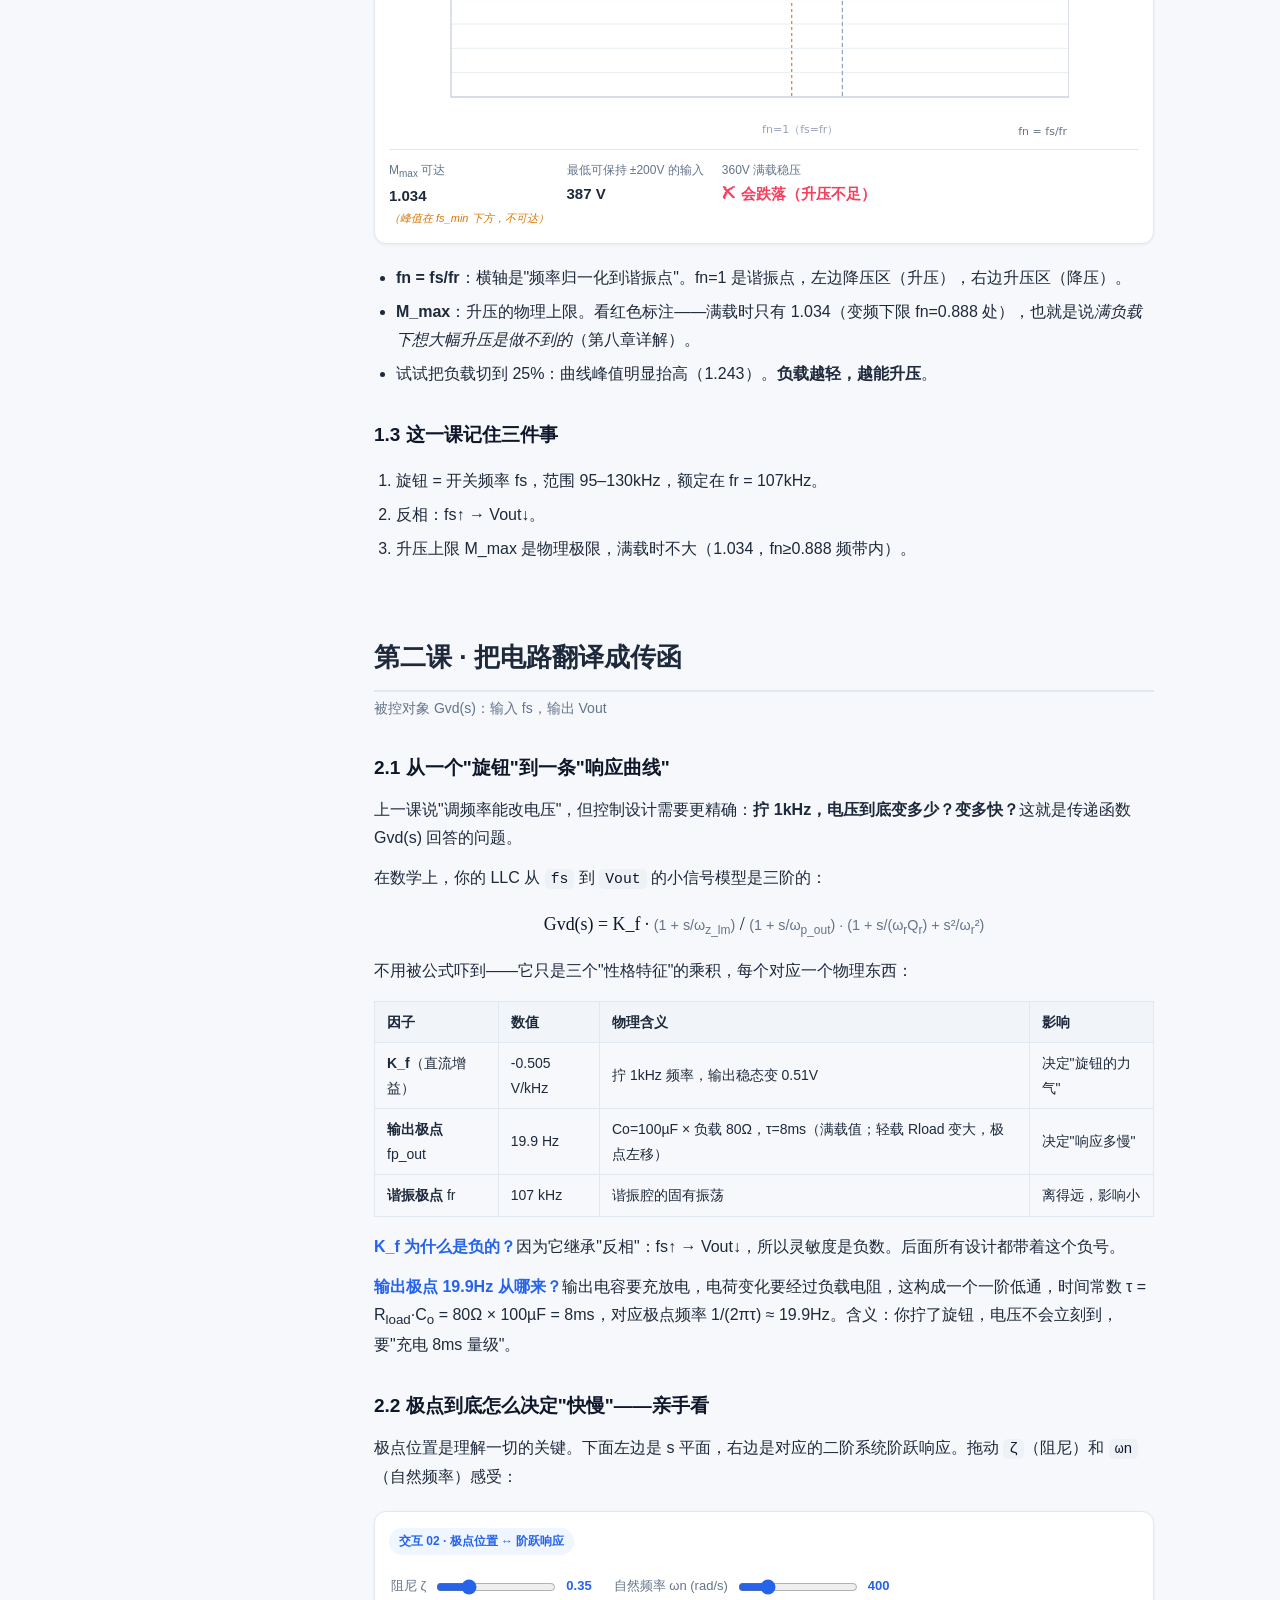
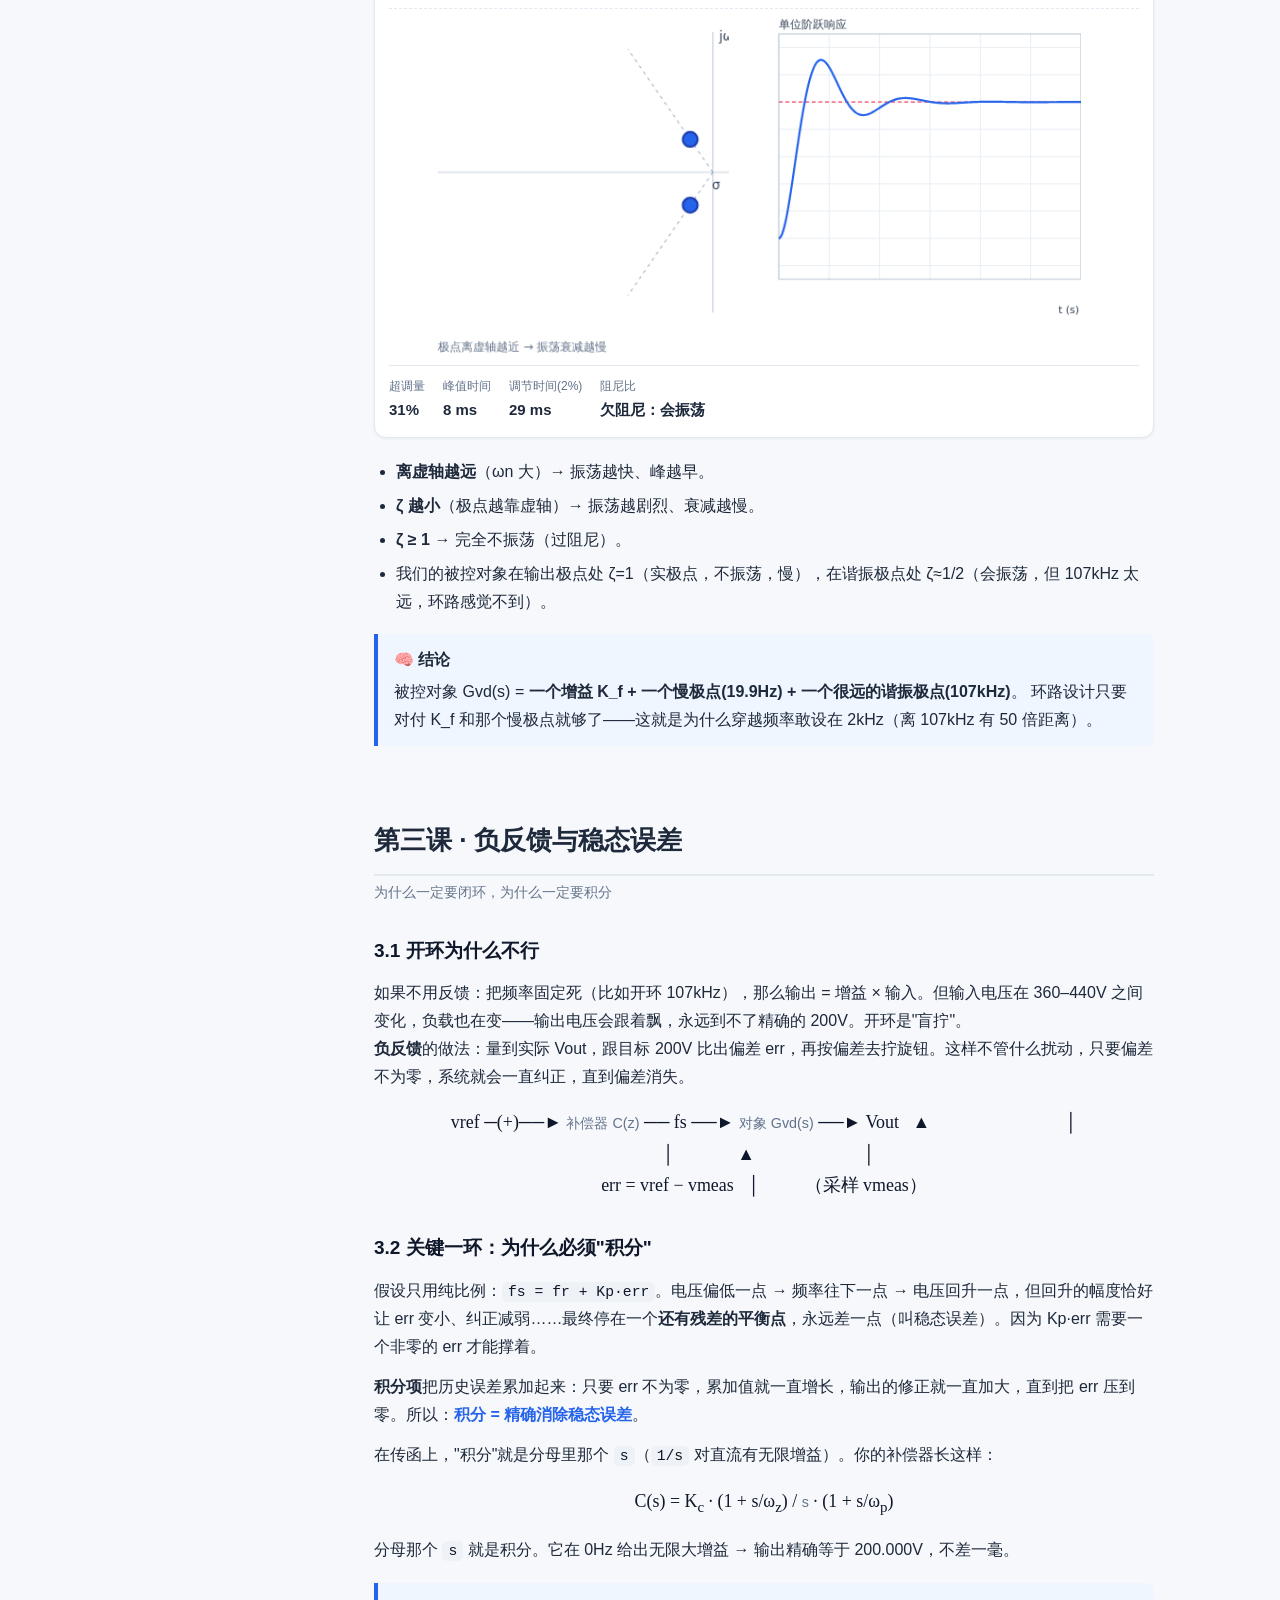
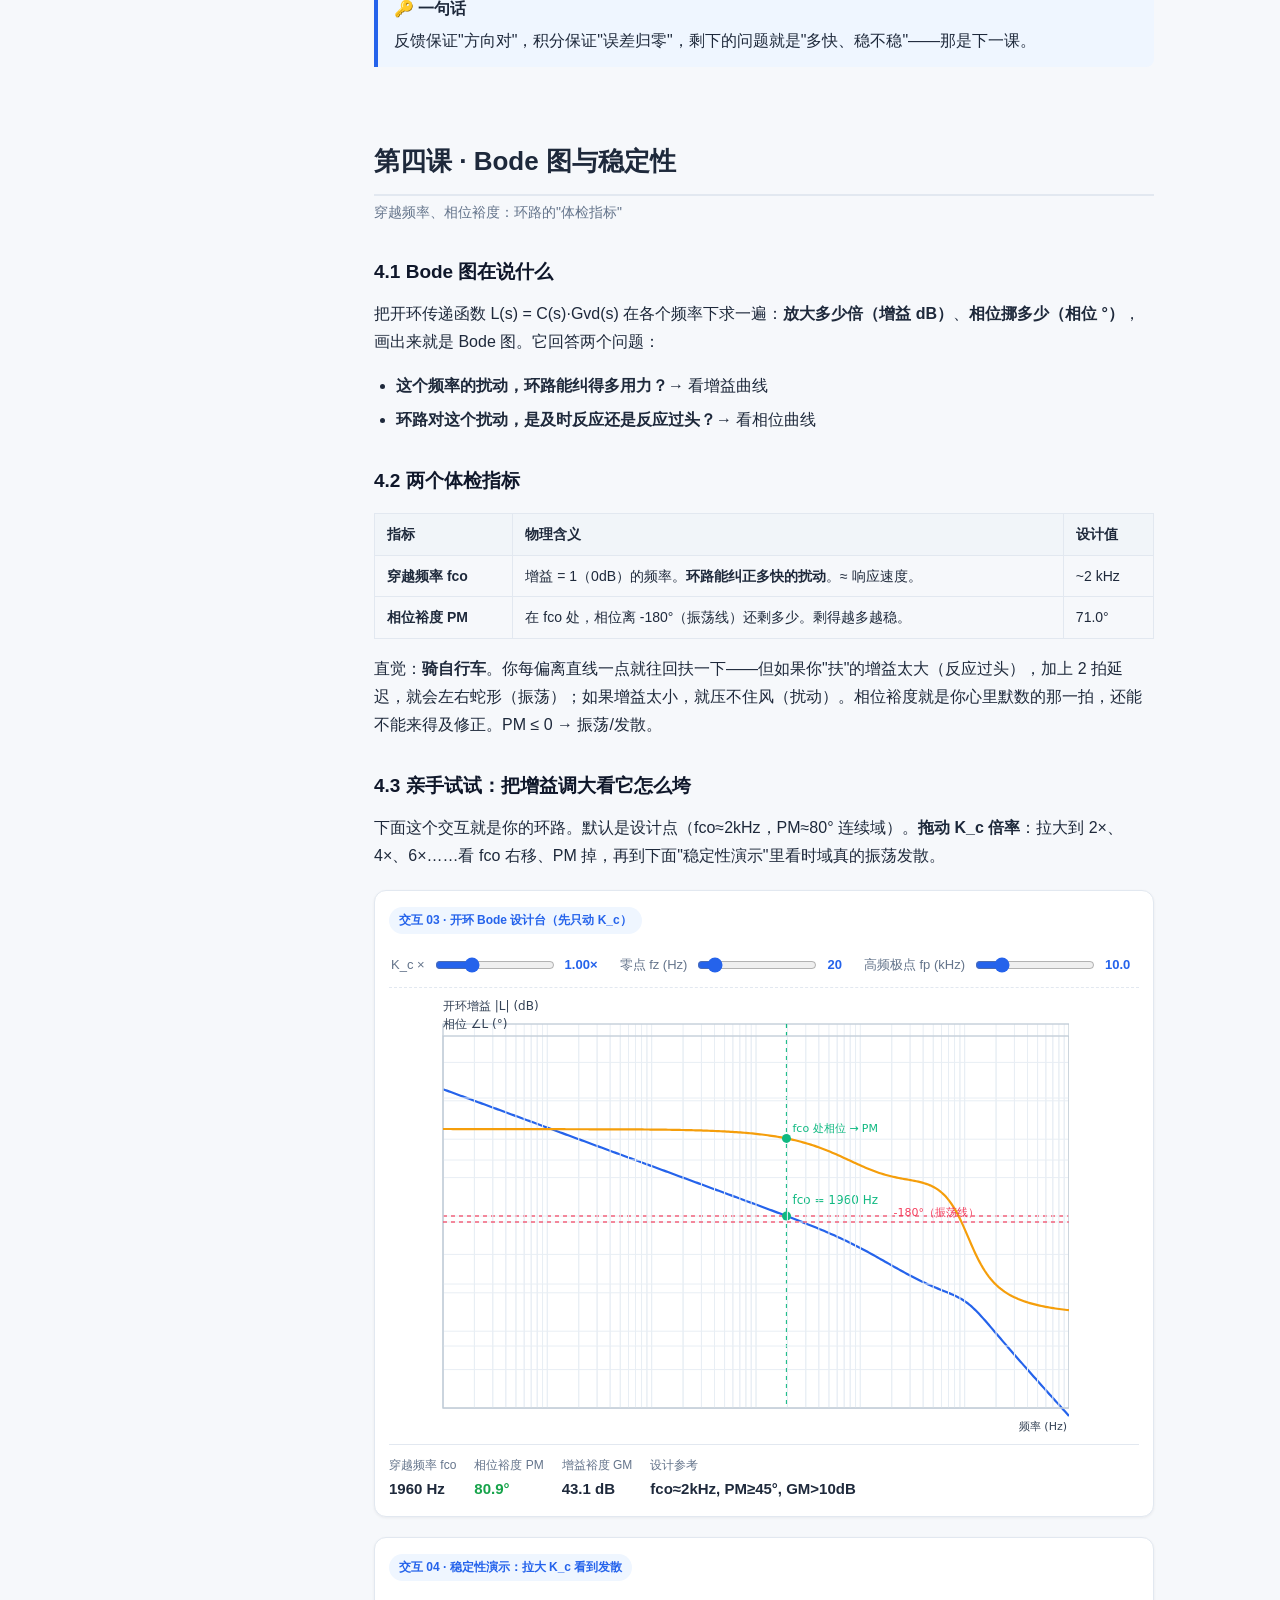
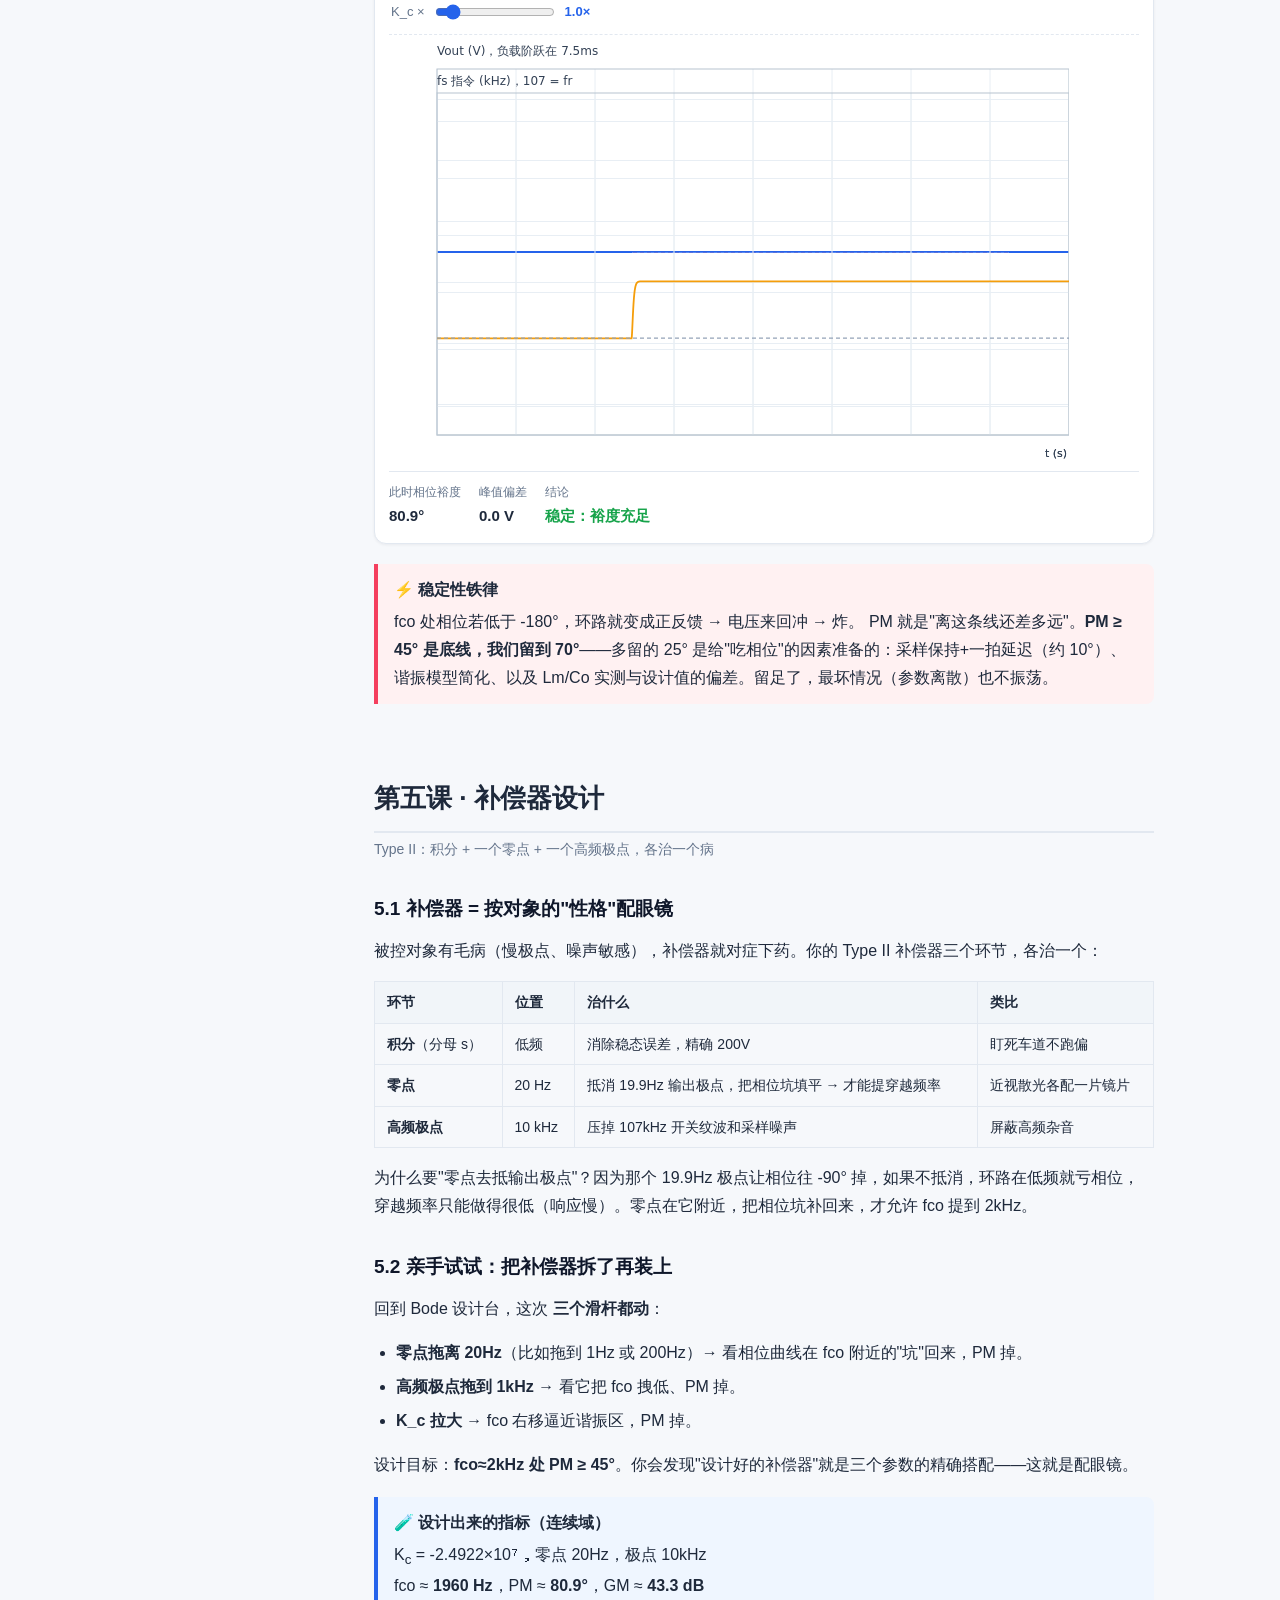
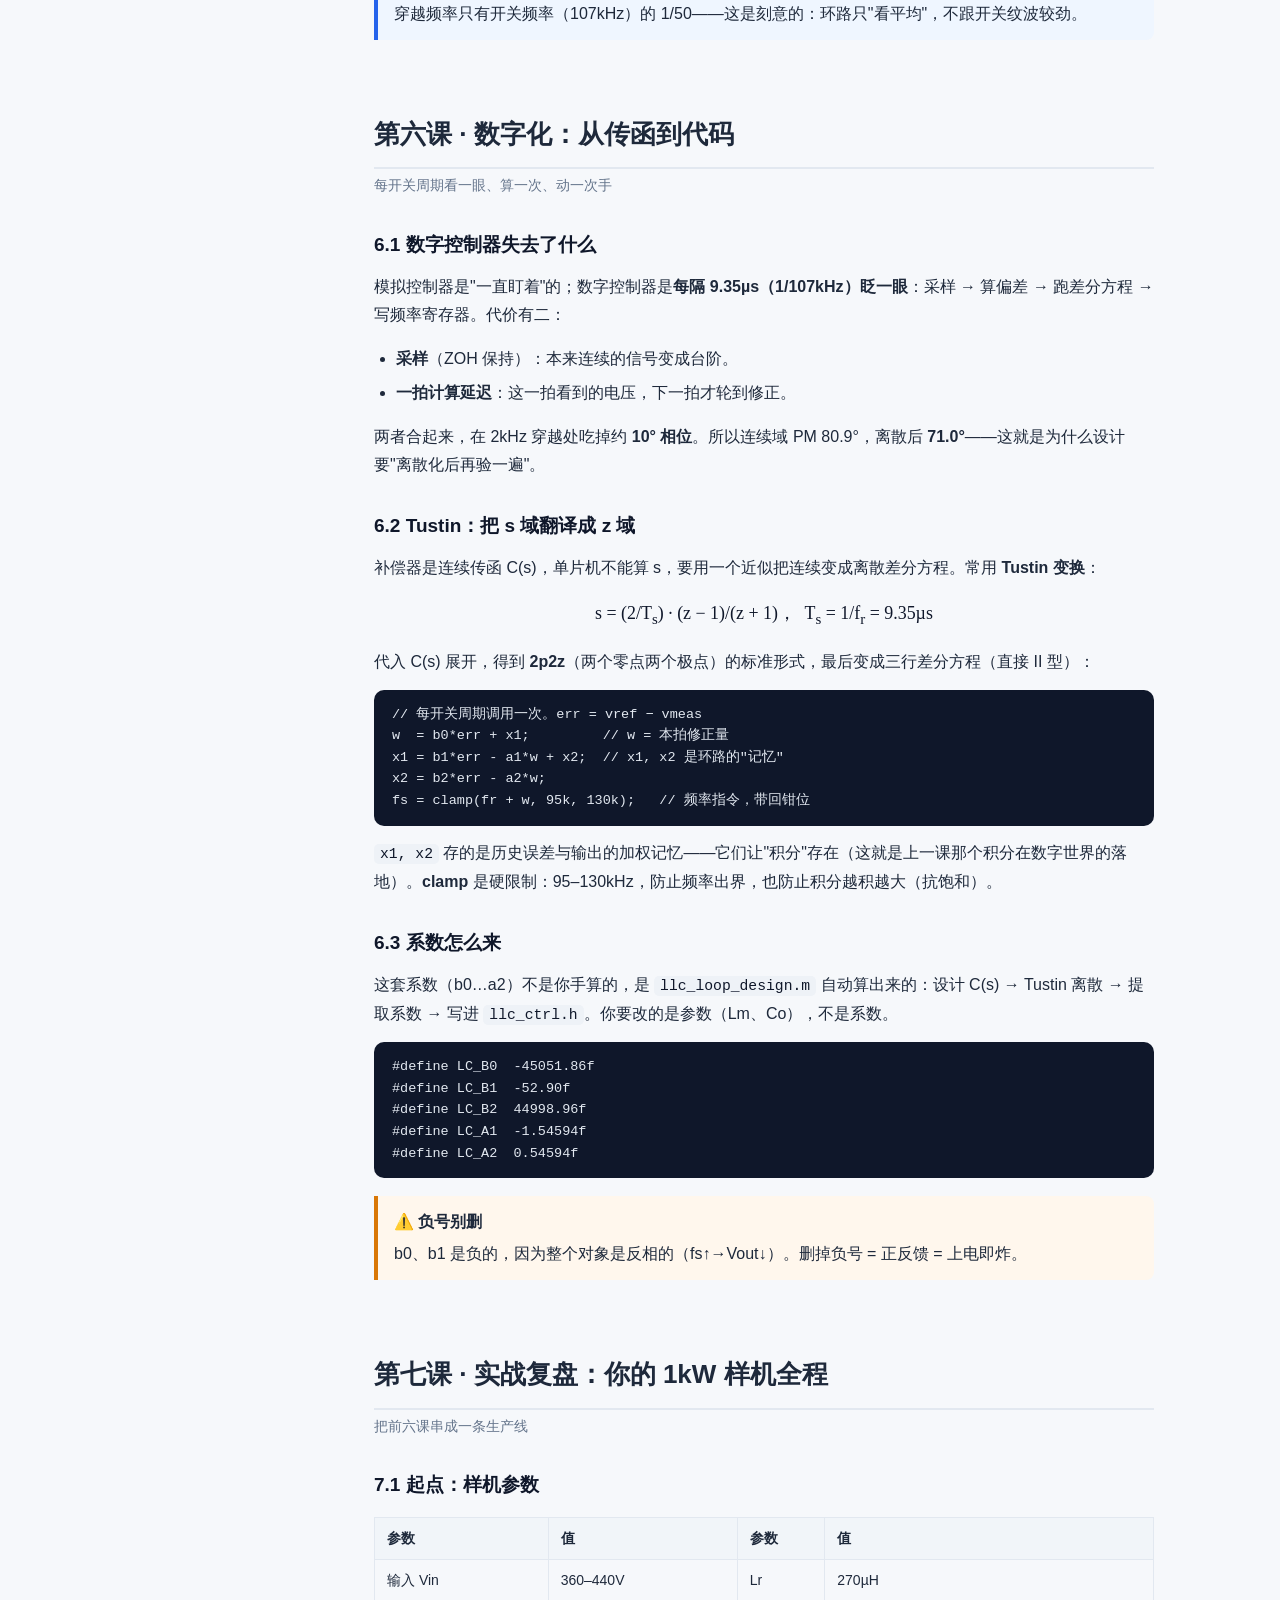
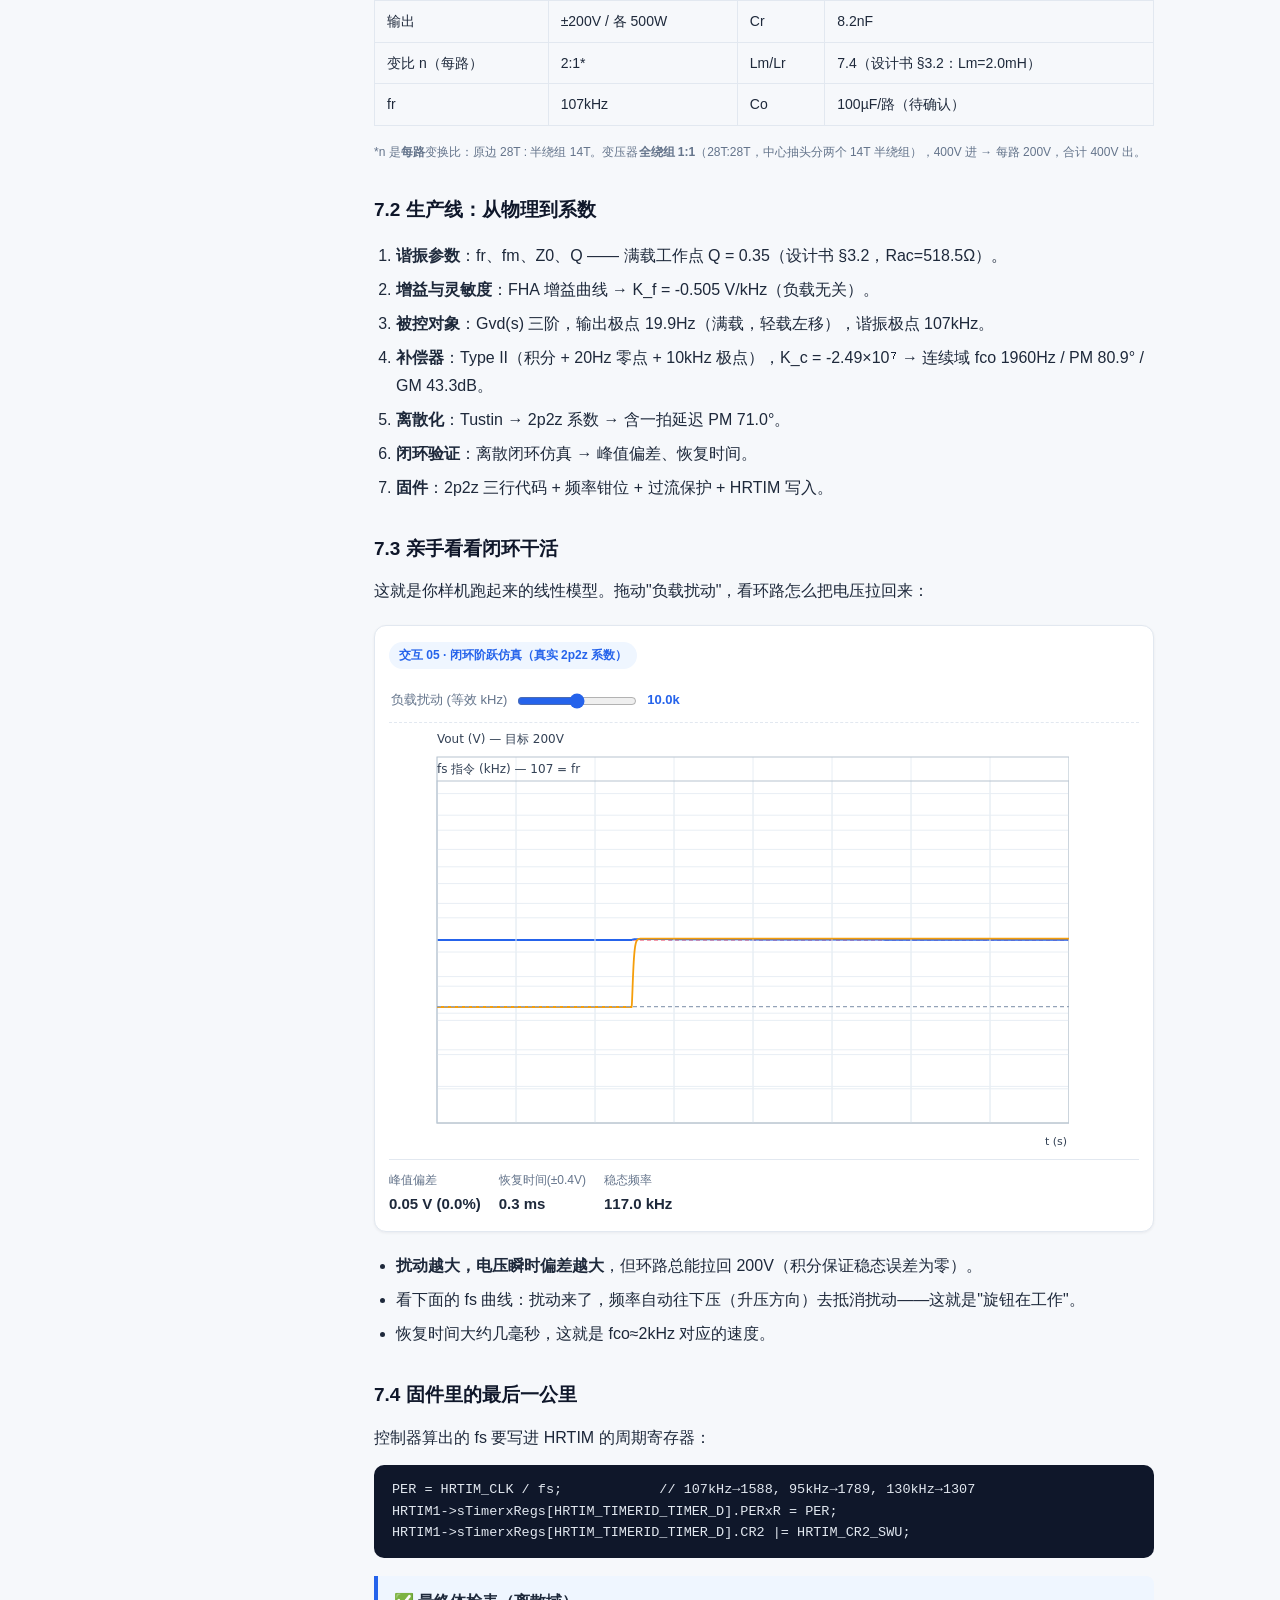
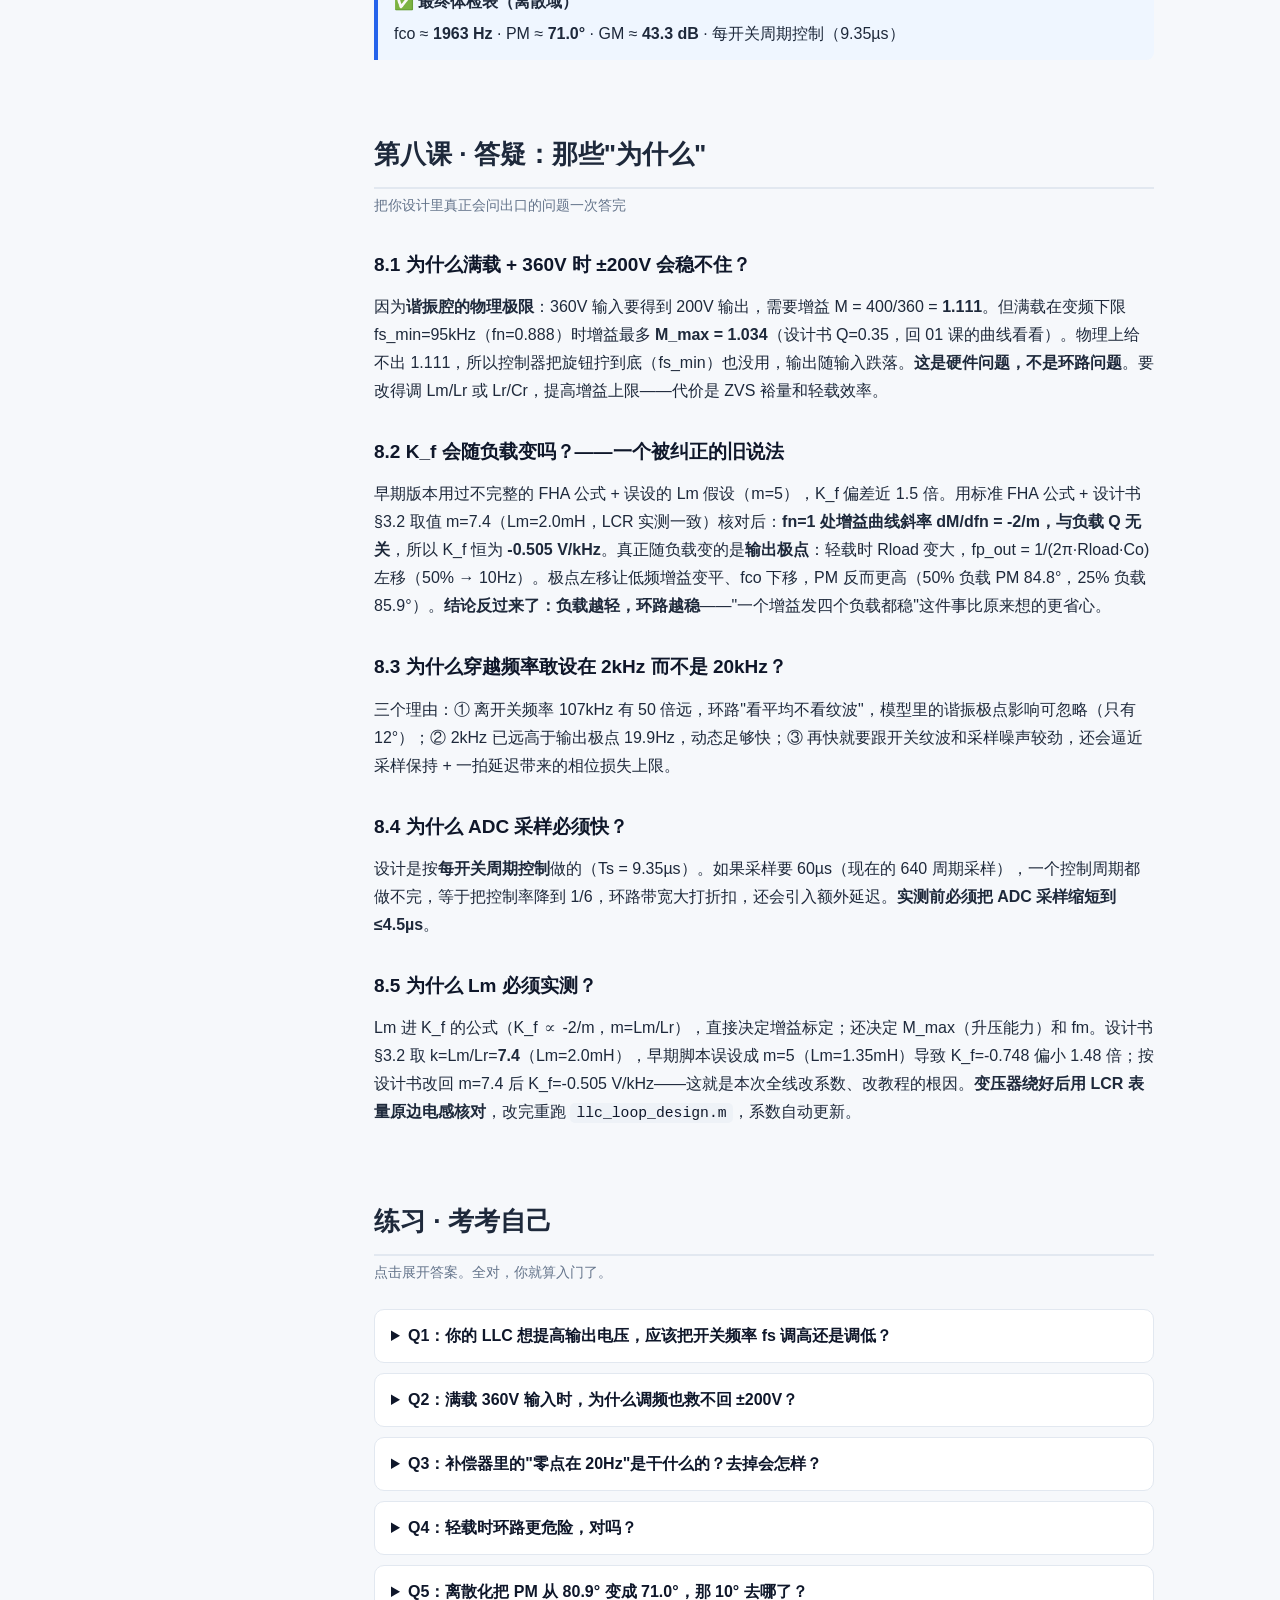
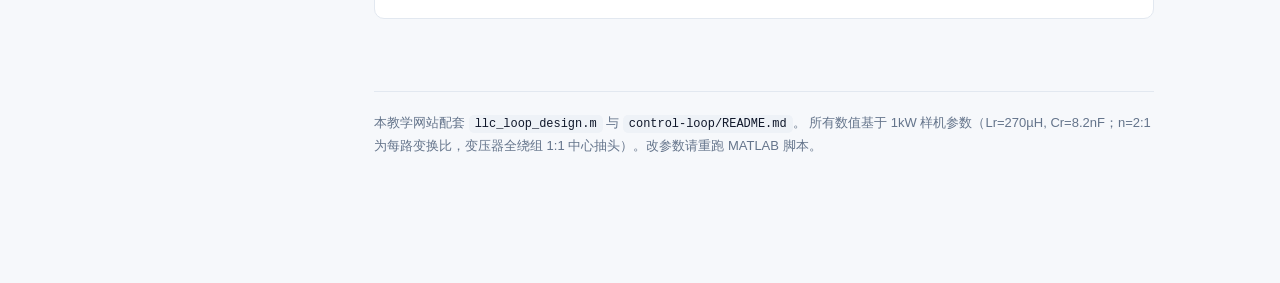
==== commit 6a64db95: "docs: 满载Q按参数设计书口径0.35(0.3-0.5), Lm=2.0mH(k=7.4), 60V脚本注明物理口径 - llc_loop_design.m / llc_rescale.m: 满载" ====
--- a/llc-resonant-converter/1kw-prototype/control-loop/tutorial/index.html
+++ b/llc-resonant-converter/1kw-prototype/control-loop/tutorial/index.html
@@ -73,7 +73,7 @@
 
       <ul>
         <li><strong>fn = fs/fr</strong>：横轴是"频率归一化到谐振点"。fn=1 是谐振点，左边降压区（升压），右边升压区（降压）。</li>
-        <li><strong>M_max</strong>：升压的物理上限。看红色标注——满载时只有 1.005，也就是说<em>满负载下想大幅升压是做不到的</em>（第八章详解）。</li>
+        <li><strong>M_max</strong>：升压的物理上限。看红色标注——满载时只有 1.034（变频下限 fn=0.888 处），也就是说<em>满负载下想大幅升压是做不到的</em>（第八章详解）。</li>
         <li>试试把负载切到 25%：曲线峰值明显抬高（1.243）。<strong>负载越轻，越能升压</strong>。</li>
       </ul>
 
@@ -81,7 +81,7 @@
       <ol>
         <li>旋钮 = 开关频率 fs，范围 95–130kHz，额定在 fr = 107kHz。</li>
         <li>反相：fs↑ → Vout↓。</li>
-        <li>升压上限 M_max 是物理极限，满载时很小（1.005）。</li>
+        <li>升压上限 M_max 是物理极限，满载时不大（1.034，fn≥0.888 频带内）。</li>
       </ol>
     </section>
 
@@ -280,14 +280,14 @@
         <tr><th>参数</th><th>值</th><th>参数</th><th>值</th></tr>
         <tr><td>输入 Vin</td><td class="num">360–440V</td><td>Lr</td><td class="num">270µH</td></tr>
         <tr><td>输出</td><td class="num">±200V / 各 500W</td><td>Cr</td><td class="num">8.2nF</td></tr>
-        <tr><td>变比 n（每路）</td><td class="num">2:1*</td><td>Lm/Lr</td><td class="num">≈7.4（实测 Lm=2mH）</td></tr>
+        <tr><td>变比 n（每路）</td><td class="num">2:1*</td><td>Lm/Lr</td><td class="num">7.4（设计书 §3.2：Lm=2.0mH）</td></tr>
         <tr><td>fr</td><td class="num">107kHz</td><td>Co</td><td class="num">100µF/路（待确认）</td></tr>
       </table>
       <p class="foot">*n 是<strong>每路</strong>变换比：原边 28T : 半绕组 14T。变压器<strong>全绕组 1:1</strong>（28T:28T，中心抽头分两个 14T 半绕组），400V 进 → 每路 200V，合计 400V 出。</p>
 
       <h3>7.2 生产线：从物理到系数</h3>
       <ol>
-        <li><strong>谐振参数</strong>：fr、fm、Z0、Q —— 算出满载工作点 Q = 1.40。</li>
+        <li><strong>谐振参数</strong>：fr、fm、Z0、Q —— 满载工作点 Q = 0.35（设计书 §3.2，Rac=518.5Ω）。</li>
         <li><strong>增益与灵敏度</strong>：FHA 增益曲线 → K_f = -0.505 V/kHz（负载无关）。</li>
         <li><strong>被控对象</strong>：Gvd(s) 三阶，输出极点 19.9Hz（满载，轻载左移），谐振极点 107kHz。</li>
         <li><strong>补偿器</strong>：Type II（积分 + 20Hz 零点 + 10kHz 极点），K_c = -2.49×10⁷ → 连续域 fco 1960Hz / PM 80.9° / GM 43.3dB。</li>
@@ -326,10 +326,10 @@
       <p class="ch-sub">把你设计里真正会问出口的问题一次答完</p>
 
       <h3>8.1 为什么满载 + 360V 时 ±200V 会稳不住？</h3>
-      <p>因为<strong>谐振腔的物理极限</strong>：360V 输入要得到 200V 输出，需要增益 M = 400/360 = <strong>1.111</strong>。但满载时阻尼很大（Q=1.4），增益峰值只有 <strong>M_max = 1.005</strong>（回 01 课的曲线看看）。物理上给不出 1.111，所以控制器把旋钮拧到底（fs_min=95kHz）也没用，输出随输入跌落。<strong>这是硬件问题，不是环路问题</strong>。要改得调 Lm/Lr 或 Lr/Cr（降 Q），让秋千能荡更高——代价是 ZVS 裕量和轻载效率。</p>
+      <p>因为<strong>谐振腔的物理极限</strong>：360V 输入要得到 200V 输出，需要增益 M = 400/360 = <strong>1.111</strong>。但满载在变频下限 fs_min=95kHz（fn=0.888）时增益最多 <strong>M_max = 1.034</strong>（设计书 Q=0.35，回 01 课的曲线看看）。物理上给不出 1.111，所以控制器把旋钮拧到底（fs_min）也没用，输出随输入跌落。<strong>这是硬件问题，不是环路问题</strong>。要改得调 Lm/Lr 或 Lr/Cr，提高增益上限——代价是 ZVS 裕量和轻载效率。</p>
 
       <h3>8.2 K_f 会随负载变吗？——一个被纠正的旧说法</h3>
-      <p>早期版本用过不完整的 FHA 公式 + 未实测的 Lm 假设（m=5），K_f 偏差近 1.5 倍。用标准 FHA 公式 + LCR 实测 Lm=2mH（m=7.4）核对后：<strong>fn=1 处增益曲线斜率 dM/dfn = -2/m，与负载 Q 无关</strong>，所以 K_f 恒为 <strong>-0.505 V/kHz</strong>。真正随负载变的是<strong>输出极点</strong>：轻载时 Rload 变大，fp_out = 1/(2π·Rload·Co) 左移（50% → 10Hz）。极点左移让低频增益变平、fco 下移，PM 反而更高（50% 负载 PM 84.8°，25% 负载 85.9°）。<strong>结论反过来了：负载越轻，环路越稳</strong>——"一个增益发四个负载都稳"这件事比原来想的更省心。</p>
+      <p>早期版本用过不完整的 FHA 公式 + 误设的 Lm 假设（m=5），K_f 偏差近 1.5 倍。用标准 FHA 公式 + 设计书 §3.2 取值 m=7.4（Lm=2.0mH，LCR 实测一致）核对后：<strong>fn=1 处增益曲线斜率 dM/dfn = -2/m，与负载 Q 无关</strong>，所以 K_f 恒为 <strong>-0.505 V/kHz</strong>。真正随负载变的是<strong>输出极点</strong>：轻载时 Rload 变大，fp_out = 1/(2π·Rload·Co) 左移（50% → 10Hz）。极点左移让低频增益变平、fco 下移，PM 反而更高（50% 负载 PM 84.8°，25% 负载 85.9°）。<strong>结论反过来了：负载越轻，环路越稳</strong>——"一个增益发四个负载都稳"这件事比原来想的更省心。</p>
 
       <h3>8.3 为什么穿越频率敢设在 2kHz 而不是 20kHz？</h3>
       <p>三个理由：① 离开关频率 107kHz 有 50 倍远，环路"看平均不看纹波"，模型里的谐振极点影响可忽略（只有 12°）；② 2kHz 已远高于输出极点 19.9Hz，动态足够快；③ 再快就要跟开关纹波和采样噪声较劲，还会逼近采样保持 + 一拍延迟带来的相位损失上限。</p>
@@ -338,7 +338,7 @@
       <p>设计是按<strong>每开关周期控制</strong>做的（Ts = 9.35µs）。如果采样要 60µs（现在的 640 周期采样），一个控制周期都做不完，等于把控制率降到 1/6，环路带宽大打折扣，还会引入额外延迟。<strong>实测前必须把 ADC 采样缩短到 ≤4.5µs</strong>。</p>
 
       <h3>8.5 为什么 Lm 必须实测？</h3>
-      <p>Lm 进 K_f 的公式（K_f ∝ -2/m，m=Lm/Lr），直接决定增益标定；还决定 M_max（升压能力）和 fm。设计最初按 Lm=5×Lr 假设，LCR 表实测原边电感 <strong>Lm=2mH</strong>（m=7.4）后，K_f 从 -0.748 修正为 -0.505 V/kHz（差 1.48 倍）——这就是本次全线改系数、改教程的根因。<strong>用 LCR 表量原边电感</strong>，改完重跑 <code class="inline">llc_loop_design.m</code>，系数自动更新。</p>
+      <p>Lm 进 K_f 的公式（K_f ∝ -2/m，m=Lm/Lr），直接决定增益标定；还决定 M_max（升压能力）和 fm。设计书 §3.2 取 k=Lm/Lr=<strong>7.4</strong>（Lm=2.0mH），早期脚本误设成 m=5（Lm=1.35mH）导致 K_f=-0.748 偏小 1.48 倍；按设计书改回 m=7.4 后 K_f=-0.505 V/kHz——这就是本次全线改系数、改教程的根因。<strong>变压器绕好后用 LCR 表量原边电感核对</strong>，改完重跑 <code class="inline">llc_loop_design.m</code>，系数自动更新。</p>
     </section>
 
     <!-- ================= 09 练习 ================= -->
@@ -354,8 +354,8 @@
 
       <details>
         <summary>Q2：满载 360V 输入时，为什么调频也救不回 ±200V？</summary>
-        <div class="ans">谐振腔增益有物理上限 M_max=1.005，而 360V 需要 1.111。</div>
-        <div class="expl">控制器把频率压到 fs_min 就到底了（低于 fn≈0.95 增益反而回落），剩下的缺口是谐振腔给不出来的——这是硬件极限，要改 Lm/Lr 或 Lr/Cr。</div>
+        <div class="ans">谐振腔增益有物理上限 M_max=1.034（频带内），而 360V 需要 1.111。</div>
+        <div class="expl">控制器把频率压到 fs_min 就到底了（fn=0.888 已是变频下限，M_max=1.034 封顶），剩下的缺口是谐振腔给不出来的——这是硬件极限，要改 Lm/Lr 或 Lr/Cr。</div>
       </details>
 
       <details>
